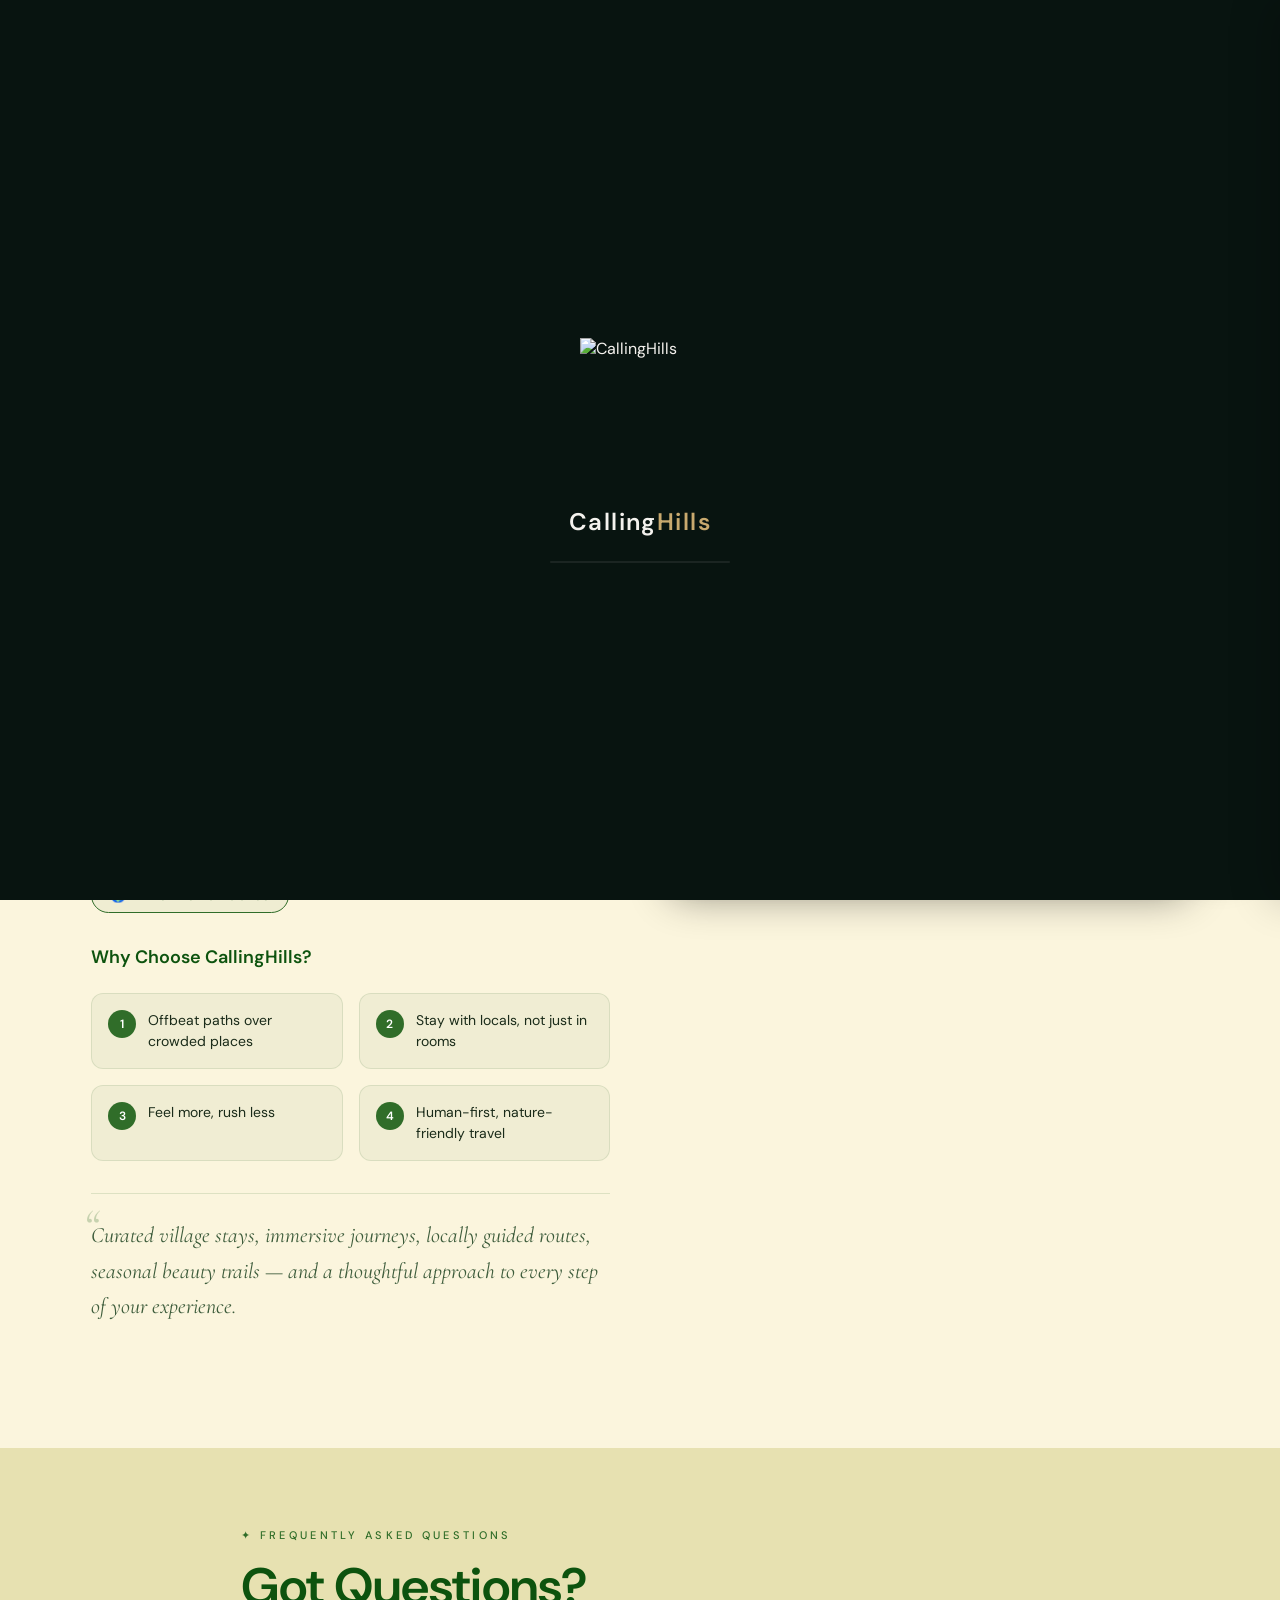
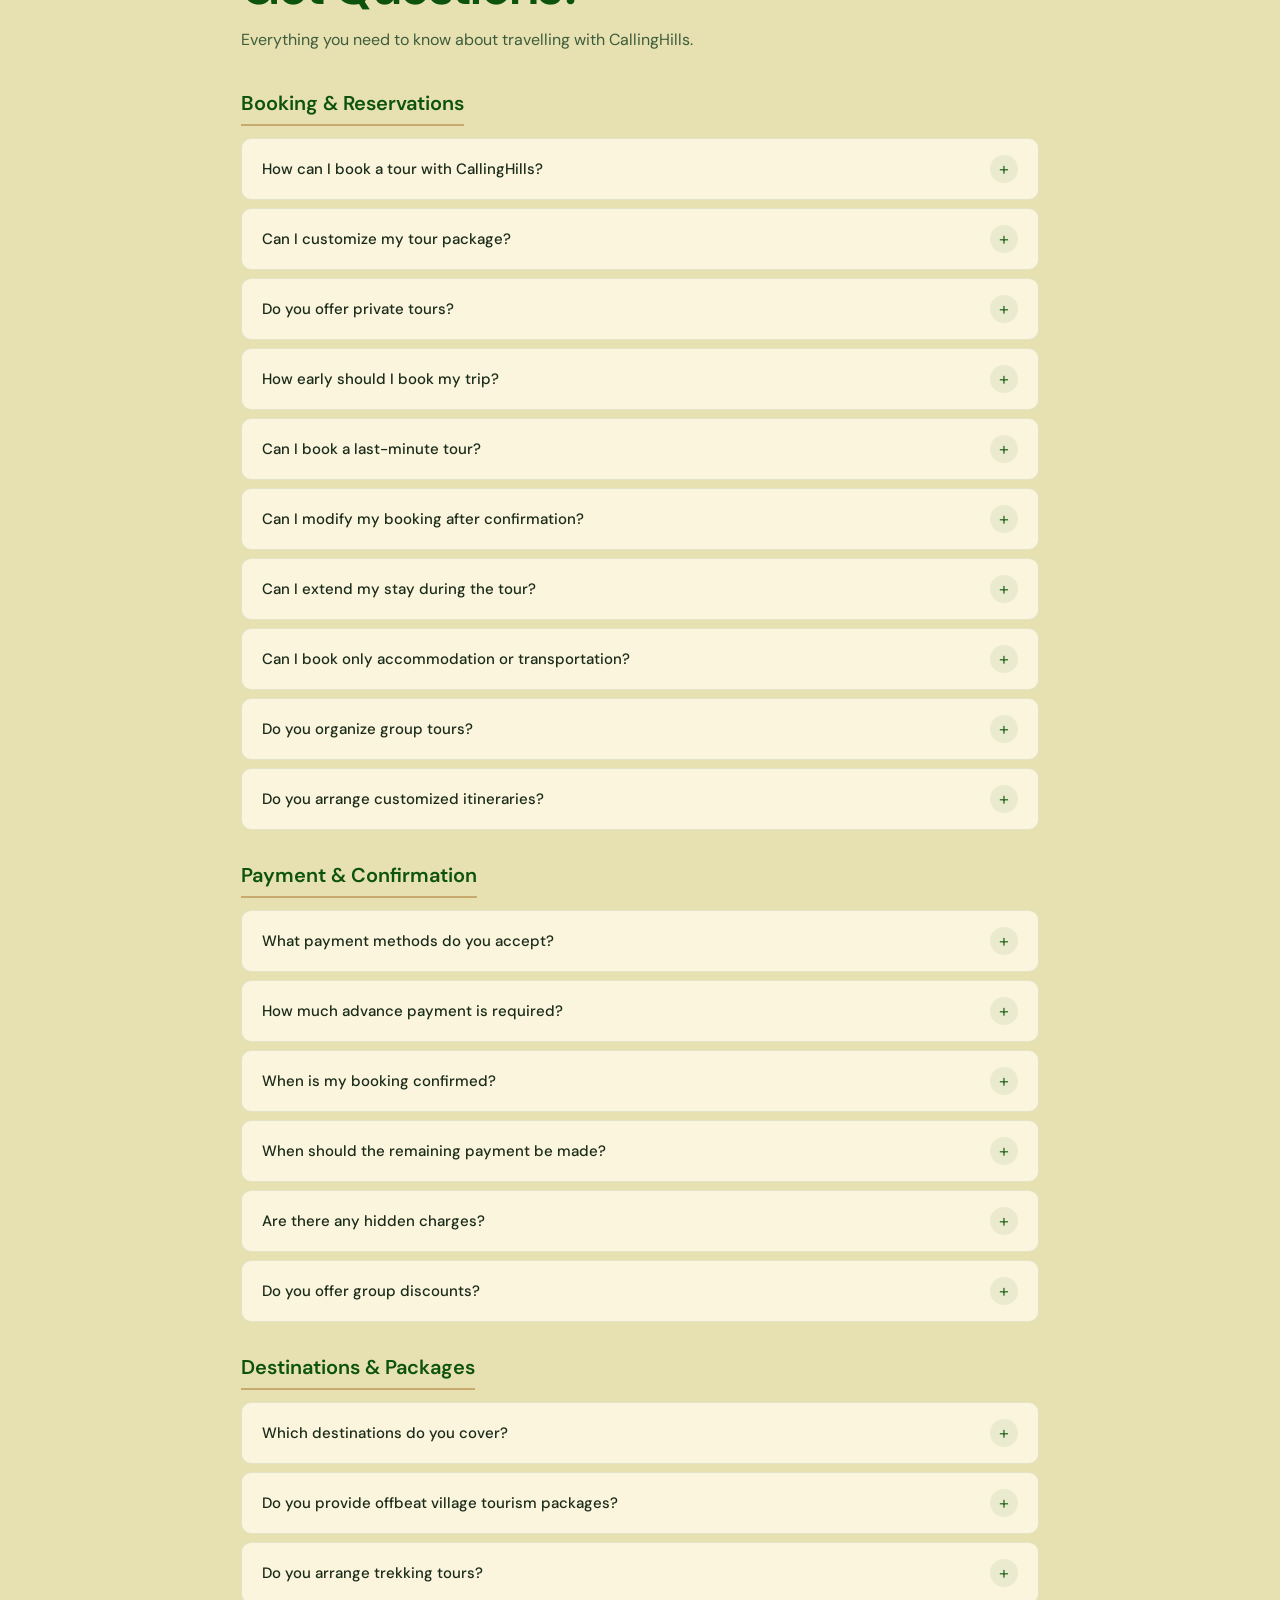
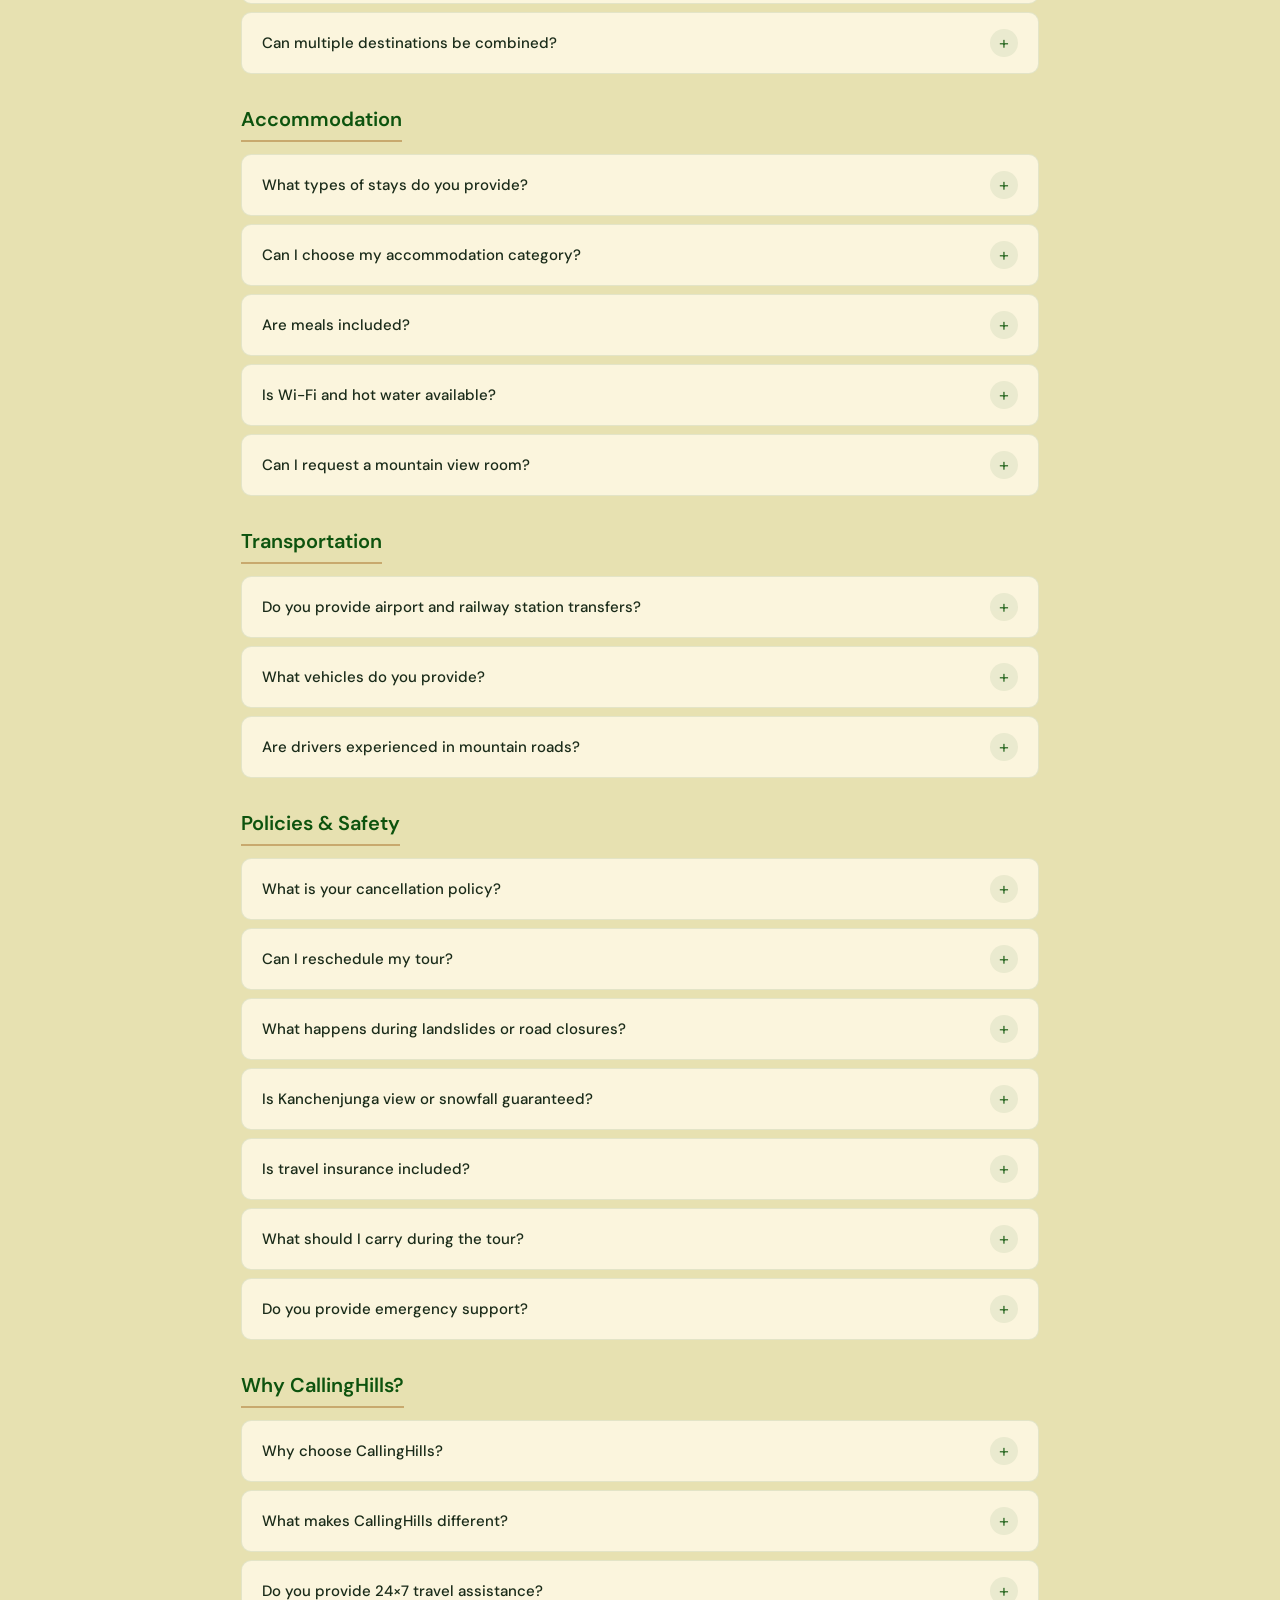
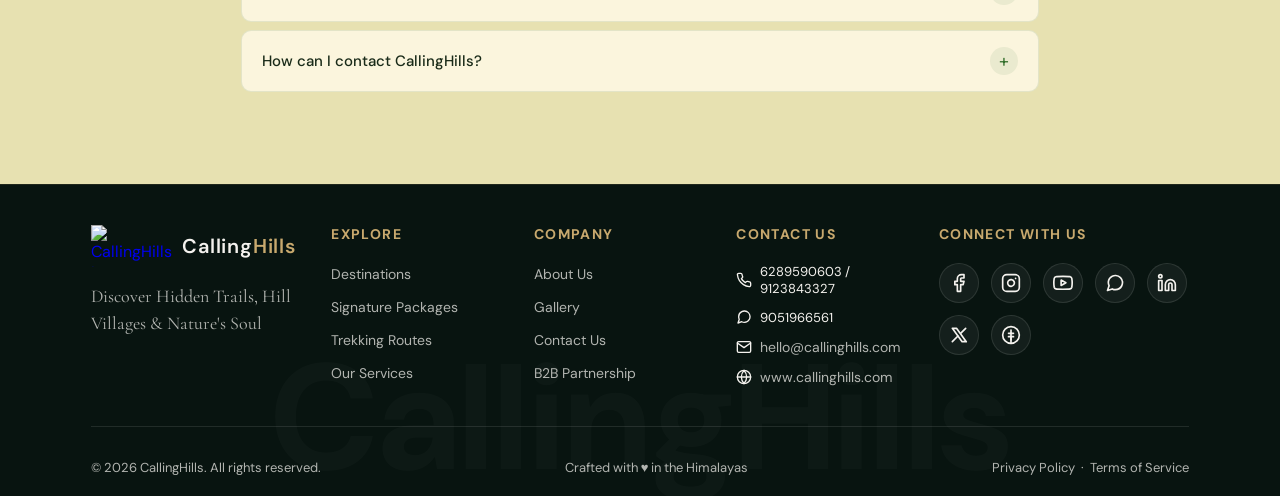
==== about.html @ 867f2257 "Add hotel images, FAQ section, PDF guides & hero banner - Hotels page: Fixed image paths to match 'i" ====
<!DOCTYPE html>
<html lang="en">
<head>
    <meta charset="UTF-8">
    <meta name="viewport" content="width=device-width, initial-scale=1.0">
    <title>CallingHills — Offbeat Himalayan Journeys | Darjeeling · Kalimpong · Dooars · Sikkim</title>
    <meta name="description" content="Discover soulful, offbeat Himalayan travel experiences across Darjeeling, Kalimpong, Dooars & Sikkim. Handcrafted journeys that answer with adventure.">

    <!-- Fonts -->
    <link rel="preconnect" href="https://fonts.googleapis.com">
    <link rel="preconnect" href="https://fonts.gstatic.com" crossorigin>
    <link href="https://fonts.googleapis.com/css2?family=DM+Sans:ital,opsz,wght@0,9..40,300;0,9..40,400;0,9..40,500;0,9..40,600;0,9..40,700;1,9..40,300;1,9..40,400&family=Cormorant+Garamond:ital,wght@0,300;0,400;0,500;0,600;1,300;1,400&display=swap" rel="stylesheet">



    <link rel="stylesheet" href="./css/main.css?v=2">
    <link rel="icon" type="image/png" href="./logo up.jpeg">
</head>
<body>
    <div class="ambient-gradient-bg"></div>
    <!-- ═══════════ LOADER ═══════════ -->
    <div class="loader" id="loader">
        <img src="./logo up.jpeg" alt="CallingHills" class="loader-logo-img" style="width: 120px; height: 120px; margin-bottom: 24px;">
        <div class="loader-brand">Calling<span>Hills</span></div>
        <div class="loader-bar-track">
            <div class="loader-bar" id="loader-bar"></div>
        </div>
    </div>

    <!-- ═══════════ NAVBAR ═══════════ -->
    <nav class="navbar" id="navbar">
        <a href="./index.html" class="nav-logo" id="nav-logo">
            <img src="./logo up.jpeg" alt="CallingHills Logo" class="nav-logo-img" style="height: 42px; width: auto; ">
            <div class="nav-logo-text">Calling<span>Hills</span></div>
        </a>

        <ul class="nav-links" id="nav-links">
            <li><a href="./destinations.html">Destinations</a></li>
            <li><a href="./packages.html">Packages</a></li>
            <li><a href="./hotels.html">Hotels</a></li>
            <li><a href="./about.html">About</a></li>
            <li><a href="./gallery.html">Gallery</a></li>
            <li><a href="./reviews.html">Reviews</a></li>
            <li><a href="./contact.html">Contact</a></li>
        </ul>

        <div class="nav-right">
            <a href="./packages.html" class="nav-cta" id="nav-cta">Plan My Trip</a>
            <button class="nav-hamburger" id="nav-hamburger" aria-label="Toggle menu">
                <span></span>
                <span></span>
                <span></span>
            </button>
        </div>
    </nav>

    <!-- Mobile Menu -->
    <div class="mobile-menu" id="mobile-menu">
        <a href="./destinations.html">Destinations</a>
        <a href="./packages.html">Packages</a>
        <a href="./hotels.html">Hotels</a>
        <a href="./about.html">About</a>
        <a href="./gallery.html">Gallery</a>
        <a href="./reviews.html">Reviews</a>
        <a href="./contact.html">Contact</a>
        <a href="./packages.html" style="color: var(--ch-gold); margin-top: 16px;">Plan My Trip &rarr;</a>
    </div>

<div style="height: 72px;"></div>
<section class="about-section" id="about">
        <div class="about-container">
            <div class="section-tag">✦ OUR STORY</div>
            <h2 class="section-title">A Journey Born in the Hills</h2>

            <div class="about-grid">
                <!-- Left Column: Text -->
                <div class="about-text">
                    <h3>Who We Are</h3>
                    <p>A nature-rooted travel platform based in North Bengal, offering soulful, offbeat, and emotionally engaging journeys across the Himalayas.</p>

                    <h3>What We Do</h3>
                    <p>We curate eco-conscious tours through hidden villages, forest trails, and cultural landscapes across Darjeeling, Kalimpong, Dooars & Sikkim — connecting travellers to the places that most people never find on a map.</p>

                    <h3>Our Vision</h3>
                    <p>To build a sustainable hill tourism model that honours nature, uplifts local lives, and helps travellers reconnect with their inner rhythm.</p>

                    <h3>Our Mission</h3>
                    <p>Deliver meaningful travel that supports rural communities, promotes traditional skills, protects the environment, and creates lasting personal memories.</p>

                    <!-- Core Values -->
                    <div class="core-values">
                        <span class="value-pill">🌿 Slow Travel</span>
                        <span class="value-pill">🤝 Community Care</span>
                        <span class="value-pill">🎭 Cultural Sensitivity</span>
                        <span class="value-pill">🌍 Environmental Balance</span>
                    </div>

                    <!-- Why Choose Us -->
                    <h3>Why Choose CallingHills?</h3>
                    <div class="why-grid">
                        <div class="why-item">
                            <div class="why-item-num">1</div>
                            <div class="why-item-text">Offbeat paths over crowded places</div>
                        </div>
                        <div class="why-item">
                            <div class="why-item-num">2</div>
                            <div class="why-item-text">Stay with locals, not just in rooms</div>
                        </div>
                        <div class="why-item">
                            <div class="why-item-num">3</div>
                            <div class="why-item-text">Feel more, rush less</div>
                        </div>
                        <div class="why-item">
                            <div class="why-item-num">4</div>
                            <div class="why-item-text">Human-first, nature-friendly travel</div>
                        </div>
                    </div>

                    <!-- Speciality Quote -->
                    <div class="speciality-quote">
                        Curated village stays, immersive journeys, locally guided routes, seasonal beauty trails — and a thoughtful approach to every step of your experience.
                    </div>
                </div>

                <!-- Right Column: Image & Team Portfolio -->
                <div class="about-right-col">
                    <div class="about-image" style="margin-bottom: 32px;">
                        <img src="about-village.png" alt="Misty Himalayan hill village at dawn with traditional wooden houses and terraced fields" loading="lazy">
                        <div class="about-image-badge">
                            <span>📍 North Bengal, Eastern Himalayas</span>
                        </div>
                    </div>
                    
                    <!-- Team Portfolio -->
                    <div class="about-team">
                        <h3 class="team-heading">Meet Our Co-Founders</h3>
                        <div class="team-list">
                            <div class="team-card">
                                <img src="Arijit Sarkar.webp" alt="Arijit Sarkar — Co-Founder" class="team-pic">
                                <div class="team-info">
                                    <h4 class="team-name">Arijit Sarkar</h4>
                                    <span class="team-role">Co-Founder & Explorer</span>
                                    <p class="team-bio">An avid Himalayan trekker and pathfinder, Arijit co-founded CallingHills to connect travellers with local mountain communities and guide them to pristine trails untouched by commercial tourism.</p>
                                </div>
                            </div>
                            
                            <div class="team-card">
                                <img src="Aindrila Tah.webp" alt="Aindrila Tah — Co-Founder" class="team-pic">
                                <div class="team-info">
                                    <h4 class="team-name">Aindrila Tah</h4>
                                    <span class="team-role">Co-Founder & Community Coordinator</span>
                                    <p class="team-bio">A champion of rural community development and sustainable hospitality, Aindrila handles guest relations and collaborates with homestay hosts to keep traditional hospitality alive.</p>
                                </div>
                            </div>
                        </div>
                    </div>
                </div>
            </div>
        </div>
    </section>

<!-- ═══════════ FAQ SECTION ═══════════ -->
<section class="faq-section" id="faq">
    <div class="faq-container">
        <div class="section-tag">✦ FREQUENTLY ASKED QUESTIONS</div>
        <h2 class="section-title" style="margin-bottom: 12px;">Got Questions?</h2>
        <p style="font-family: var(--font-body); font-size: 16px; color: var(--ch-text-mid); max-width: 550px; margin-bottom: 40px;">Everything you need to know about travelling with CallingHills.</p>

        <!-- Category: Booking & Reservations -->
        <div class="faq-category">
            <h3 class="faq-category-title">Booking & Reservations</h3>
            <div class="faq-item"><button class="faq-question">How can I book a tour with CallingHills?<span class="faq-icon">+</span></button><div class="faq-answer"><p>You can book through our website, WhatsApp, phone call or email. Our team will assist you with destination selection, package details, availability and payment instructions.</p></div></div>
            <div class="faq-item"><button class="faq-question">Can I customize my tour package?<span class="faq-icon">+</span></button><div class="faq-answer"><p>Yes. All packages can be customized according to your budget, travel dates, group size, accommodation preference and sightseeing interests.</p></div></div>
            <div class="faq-item"><button class="faq-question">Do you offer private tours?<span class="faq-icon">+</span></button><div class="faq-answer"><p>Yes. We provide private, family, honeymoon, corporate, educational and group tours.</p></div></div>
            <div class="faq-item"><button class="faq-question">How early should I book my trip?<span class="faq-icon">+</span></button><div class="faq-answer"><p>We recommend booking at least 15–30 days in advance. During peak seasons, earlier booking is advisable.</p></div></div>
            <div class="faq-item"><button class="faq-question">Can I book a last-minute tour?<span class="faq-icon">+</span></button><div class="faq-answer"><p>Yes. Last-minute bookings are accepted subject to availability.</p></div></div>
            <div class="faq-item"><button class="faq-question">Can I modify my booking after confirmation?<span class="faq-icon">+</span></button><div class="faq-answer"><p>Yes. Modifications are subject to availability and operational feasibility.</p></div></div>
            <div class="faq-item"><button class="faq-question">Can I extend my stay during the tour?<span class="faq-icon">+</span></button><div class="faq-answer"><p>Yes. Additional nights can be arranged subject to availability and additional charges.</p></div></div>
            <div class="faq-item"><button class="faq-question">Can I book only accommodation or transportation?<span class="faq-icon">+</span></button><div class="faq-answer"><p>Yes. Selected hotels, homestays and resorts can be booked separately. Standalone vehicle and transfer services are also available.</p></div></div>
            <div class="faq-item"><button class="faq-question">Do you organize group tours?<span class="faq-icon">+</span></button><div class="faq-answer"><p>Yes. We arrange group tours for families, friends, institutions and organizations.</p></div></div>
            <div class="faq-item"><button class="faq-question">Do you arrange customized itineraries?<span class="faq-icon">+</span></button><div class="faq-answer"><p>Yes. Personalized itineraries are one of our core specialties.</p></div></div>
        </div>

        <!-- Category: Payment & Confirmation -->
        <div class="faq-category">
            <h3 class="faq-category-title">Payment & Confirmation</h3>
            <div class="faq-item"><button class="faq-question">What payment methods do you accept?<span class="faq-icon">+</span></button><div class="faq-answer"><p>UPI, bank transfer, NEFT, IMPS, cash deposit and approved digital payment methods.</p></div></div>
            <div class="faq-item"><button class="faq-question">How much advance payment is required?<span class="faq-icon">+</span></button><div class="faq-answer"><p>10%–30% advance payment is required for booking confirmation.</p></div></div>
            <div class="faq-item"><button class="faq-question">When is my booking confirmed?<span class="faq-icon">+</span></button><div class="faq-answer"><p>Your booking is confirmed after receiving the advance payment and final availability confirmation.</p></div></div>
            <div class="faq-item"><button class="faq-question">When should the remaining payment be made?<span class="faq-icon">+</span></button><div class="faq-answer"><p>The remaining 70%–90% payment must be cleared during the tour, preferably on the first night or latest by the second day.</p></div></div>
            <div class="faq-item"><button class="faq-question">Are there any hidden charges?<span class="faq-icon">+</span></button><div class="faq-answer"><p>No. CallingHills follows a transparent pricing policy.</p></div></div>
            <div class="faq-item"><button class="faq-question">Do you offer group discounts?<span class="faq-icon">+</span></button><div class="faq-answer"><p>Special discounts may be available for large groups.</p></div></div>
        </div>

        <!-- Category: Destinations & Packages -->
        <div class="faq-category">
            <h3 class="faq-category-title">Destinations & Packages</h3>
            <div class="faq-item"><button class="faq-question">Which destinations do you cover?<span class="faq-icon">+</span></button><div class="faq-answer"><p>Darjeeling, Kalimpong, Kurseong, Dooars, Sikkim, North Bengal and selected Himalayan destinations.</p></div></div>
            <div class="faq-item"><button class="faq-question">Do you provide offbeat village tourism packages?<span class="faq-icon">+</span></button><div class="faq-answer"><p>Yes. We specialize in authentic Himalayan village experiences.</p></div></div>
            <div class="faq-item"><button class="faq-question">Do you arrange trekking tours?<span class="faq-icon">+</span></button><div class="faq-answer"><p>Yes. Day hikes, village walks and selected Himalayan treks are available.</p></div></div>
            <div class="faq-item"><button class="faq-question">Can multiple destinations be combined?<span class="faq-icon">+</span></button><div class="faq-answer"><p>Yes. Customized multi-destination packages are available.</p></div></div>
        </div>

        <!-- Category: Accommodation -->
        <div class="faq-category">
            <h3 class="faq-category-title">Accommodation</h3>
            <div class="faq-item"><button class="faq-question">What types of stays do you provide?<span class="faq-icon">+</span></button><div class="faq-answer"><p>Homestays, cottages, boutique resorts, hotels, eco-lodges and luxury properties.</p></div></div>
            <div class="faq-item"><button class="faq-question">Can I choose my accommodation category?<span class="faq-icon">+</span></button><div class="faq-answer"><p>Yes. Budget, standard, deluxe, premium and luxury options are available.</p></div></div>
            <div class="faq-item"><button class="faq-question">Are meals included?<span class="faq-icon">+</span></button><div class="faq-answer"><p>Most packages include breakfast and dinner unless otherwise mentioned.</p></div></div>
            <div class="faq-item"><button class="faq-question">Is Wi-Fi and hot water available?<span class="faq-icon">+</span></button><div class="faq-answer"><p>Many properties offer Wi-Fi and hot water, though connectivity may vary in remote areas.</p></div></div>
            <div class="faq-item"><button class="faq-question">Can I request a mountain view room?<span class="faq-icon">+</span></button><div class="faq-answer"><p>Yes. Subject to availability.</p></div></div>
        </div>

        <!-- Category: Transportation -->
        <div class="faq-category">
            <h3 class="faq-category-title">Transportation</h3>
            <div class="faq-item"><button class="faq-question">Do you provide airport and railway station transfers?<span class="faq-icon">+</span></button><div class="faq-answer"><p>Yes. Pickup and drop services are available from Bagdogra Airport, New Jalpaiguri (NJP), Siliguri, New Mal Junction, Hasimara and nearby hubs.</p></div></div>
            <div class="faq-item"><button class="faq-question">What vehicles do you provide?<span class="faq-icon">+</span></button><div class="faq-answer"><p>Hatchbacks, sedans, SUVs, MUVs, Tempo Travellers and larger coaches.</p></div></div>
            <div class="faq-item"><button class="faq-question">Are drivers experienced in mountain roads?<span class="faq-icon">+</span></button><div class="faq-answer"><p>Yes. We work with experienced local drivers familiar with Himalayan routes.</p></div></div>
        </div>

        <!-- Category: Policies & Safety -->
        <div class="faq-category">
            <h3 class="faq-category-title">Policies & Safety</h3>
            <div class="faq-item"><button class="faq-question">What is your cancellation policy?<span class="faq-icon">+</span></button><div class="faq-answer"><p>Advance payment is strictly non-refundable. Any cancellation is subject to the applicable cancellation terms mentioned at the time of booking.</p></div></div>
            <div class="faq-item"><button class="faq-question">Can I reschedule my tour?<span class="faq-icon">+</span></button><div class="faq-answer"><p>Yes. One-time rescheduling is allowed up to 180 days from the original travel date subject to availability. Rescheduling is not applicable during peak seasons, long weekends or holiday dates.</p></div></div>
            <div class="faq-item"><button class="faq-question">What happens during landslides or road closures?<span class="faq-icon">+</span></button><div class="faq-answer"><p>Guest safety is always our priority. Alternative routes, revised itineraries or suitable alternatives will be arranged wherever operationally possible.</p></div></div>
            <div class="faq-item"><button class="faq-question">Is Kanchenjunga view or snowfall guaranteed?<span class="faq-icon">+</span></button><div class="faq-answer"><p>No. Visibility of Mt. Kanchenjunga and snowfall depend entirely on natural weather conditions and cannot be guaranteed.</p></div></div>
            <div class="faq-item"><button class="faq-question">Is travel insurance included?<span class="faq-icon">+</span></button><div class="faq-answer"><p>No. Travel insurance is not included in any standard CallingHills package. Guests are strongly advised to purchase suitable travel insurance independently before travel.</p></div></div>
            <div class="faq-item"><button class="faq-question">What should I carry during the tour?<span class="faq-icon">+</span></button><div class="faq-answer"><p>Carry valid government photo ID, warm clothing, comfortable walking shoes, personal medicines, umbrella or rain protection, sunglasses, power bank and essential travel items.</p></div></div>
            <div class="faq-item"><button class="faq-question">Do you provide emergency support?<span class="faq-icon">+</span></button><div class="faq-answer"><p>Yes. CallingHills provides travel assistance and support throughout the journey.</p></div></div>
        </div>

        <!-- Category: Why CallingHills -->
        <div class="faq-category">
            <h3 class="faq-category-title">Why CallingHills?</h3>
            <div class="faq-item"><button class="faq-question">Why choose CallingHills?<span class="faq-icon">+</span></button><div class="faq-answer"><p>CallingHills combines local expertise, authentic experiences, personalized service, transparent pricing and trusted travel partnerships to deliver memorable Himalayan journeys.</p></div></div>
            <div class="faq-item"><button class="faq-question">What makes CallingHills different?<span class="faq-icon">+</span></button><div class="faq-answer"><p>Our focus on authentic local experiences, offbeat destinations, community-based tourism and personalized travel planning sets us apart.</p></div></div>
            <div class="faq-item"><button class="faq-question">Do you provide 24×7 travel assistance?<span class="faq-icon">+</span></button><div class="faq-answer"><p>Yes. Our team remains available to assist guests throughout their journey.</p></div></div>
            <div class="faq-item"><button class="faq-question">How can I contact CallingHills?<span class="faq-icon">+</span></button><div class="faq-answer"><p>WhatsApp: +91 9051966561 · Call: +91 6289590603 / +91 9123843327 · Email: hello@callinghills.com · Website: www.callinghills.com</p></div></div>
        </div>
    </div>
</section>

<footer class="footer">
        <div class="footer-watermark">CallingHills</div>
        <div class="footer-container">
            <div class="footer-top">
                <div class="footer-brand">
                    <a href="./index.html" class="nav-logo" id="nav-logo">
            <img src="./logo up.jpeg" alt="CallingHills Logo" class="nav-logo-img" style="height: 42px; width: auto; ">
            <div class="nav-logo-text">Calling<span>Hills</span></div>
        </a>
                    <p>Discover Hidden Trails, Hill Villages & Nature's Soul</p>
                </div>
                
                                                <div class="footer-links">
                    <h4>Explore</h4>
                    <ul>
                        <li><a href="./destinations.html">Destinations</a></li>
                        <li><a href="./packages.html">Signature Packages</a></li>
                        <li><a href="./treks.html">Trekking Routes</a></li>
                        <li><a href="./about.html#services">Our Services</a></li>
                    </ul>
                </div>
                
                <div class="footer-links">
                    <h4>Company</h4>
                    <ul>
                        <li><a href="./about.html">About Us</a></li>
                        <li><a href="./gallery.html">Gallery</a></li>
                        <li><a href="./contact.html">Contact Us</a></li>
                        <li><a href="#">B2B Partnership</a></li>
                    </ul>
                </div>
                
                <div class="footer-links">
                    <h4>Contact Us</h4>
                    <ul class="footer-contact-list">
                        <li style="display: flex; align-items: center; gap: 8px; font-size: 13px;">
                            <svg width="16" height="16" viewBox="0 0 24 24" fill="none" stroke="currentColor" stroke-width="2" stroke-linecap="round" stroke-linejoin="round" style="flex-shrink: 0;"><path d="M22 16.92v3a2 2 0 0 1-2.18 2 19.79 19.79 0 0 1-8.63-3.07 19.5 19.5 0 0 1-6-6 19.79 19.79 0 0 1-3.07-8.67A2 2 0 0 1 4.11 2h3a2 2 0 0 1 2 1.72 12.84 12.84 0 0 0 .7 2.81 2 2 0 0 1-.45 2.11L8.09 9.91a16 16 0 0 0 6 6l1.27-1.27a2 2 0 0 1 2.11-.45 12.84 12.84 0 0 0 2.81.7A2 2 0 0 1 22 16.92z"></path></svg>
                            <span>6289590603 / 9123843327</span>
                        </li>
                        <li style="display: flex; align-items: center; gap: 8px; font-size: 13px;">
                            <svg width="16" height="16" viewBox="0 0 24 24" fill="none" stroke="currentColor" stroke-width="2" stroke-linecap="round" stroke-linejoin="round" style="flex-shrink: 0;"><path d="M21 11.5a8.38 8.38 0 0 1-.9 3.8 8.5 8.5 0 0 1-7.6 4.7 8.38 8.38 0 0 1-3.8-.9L3 21l1.9-5.7a8.38 8.38 0 0 1-.9-3.8 8.5 8.5 0 0 1 4.7-7.6 8.38 8.38 0 0 1 3.8-.9h.5a8.48 8.48 0 0 1 8 8v.5z"></path></svg>
                            <span>9051966561</span>
                        </li>
                        <li style="display: flex; align-items: center; gap: 8px; font-size: 13px;">
                            <svg width="16" height="16" viewBox="0 0 24 24" fill="none" stroke="currentColor" stroke-width="2" stroke-linecap="round" stroke-linejoin="round" style="flex-shrink: 0;"><path d="M4 4h16c1.1 0 2 .9 2 2v12c0 1.1-.9 2-2 2H4c-1.1 0-2-.9-2-2V6c0-1.1.9-2 2-2z"></path><polyline points="22,6 12,13 2,6"></polyline></svg>
                            <a href="mailto:hello@callinghills.com" style="text-transform: none;">hello@callinghills.com</a>
                        </li>
                        <li style="display: flex; align-items: center; gap: 8px; font-size: 13px;">
                            <svg width="16" height="16" viewBox="0 0 24 24" fill="none" stroke="currentColor" stroke-width="2" stroke-linecap="round" stroke-linejoin="round" style="flex-shrink: 0;"><circle cx="12" cy="12" r="10"></circle><line x1="2" y1="12" x2="22" y2="12"></line><path d="M12 2a15.3 15.3 0 0 1 4 10 15.3 15.3 0 0 1-4 10 15.3 15.3 0 0 1-4-10 15.3 15.3 0 0 1 4-10z"></path></svg>
                            <a href="https://www.callinghills.com" style="text-transform: none;">www.callinghills.com</a>
                        </li>
                    </ul>
                </div>

                <div class="footer-social">
                    <h4>Connect With Us</h4>
                    <div class="social-icons" style="display: flex; gap: 12px; flex-wrap: wrap;">
                        <a href="https://www.facebook.com/share/1PEQPSyFLr/" target="_blank" class="social-icon" aria-label="Facebook">
                            <svg width="20" height="20" viewBox="0 0 24 24" fill="none" stroke="currentColor" stroke-width="2" stroke-linecap="round" stroke-linejoin="round"><path d="M18 2h-3a5 5 0 0 0-5 5v3H7v4h3v8h4v-8h3l1-4h-4V7a1 1 0 0 1 1-1h3z"></path></svg>
                        </a>
                        <a href="https://www.instagram.com/callinghills_official?igsh=bDJoMjI4YzQ2Ymlp" target="_blank" class="social-icon" aria-label="Instagram">
                            <svg width="20" height="20" viewBox="0 0 24 24" fill="none" stroke="currentColor" stroke-width="2" stroke-linecap="round" stroke-linejoin="round"><rect x="2" y="2" width="20" height="20" rx="5" ry="5"></rect><path d="M16 11.37A4 4 0 1 1 12.63 8 4 4 0 0 1 16 11.37z"></path><line x1="17.5" y1="6.5" x2="17.51" y2="6.5"></line></svg>
                        </a>
                        <a href="https://youtube.com/@callinghills?si=6iCWARLhuYF7u9qm" target="_blank" class="social-icon" aria-label="YouTube">
                            <svg width="20" height="20" viewBox="0 0 24 24" fill="none" stroke="currentColor" stroke-width="2" stroke-linecap="round" stroke-linejoin="round"><path d="M22.54 6.42a2.78 2.78 0 0 0-1.94-2C18.88 4 12 4 12 4s-6.88 0-8.6.46a2.78 2.78 0 0 0-1.94 2A29 29 0 0 0 1 11.75a29 29 0 0 0 .46 5.33 2.78 2.78 0 0 0 1.94 2c1.72.46 8.6.46 8.6.46s6.88 0 8.6-.46a2.78 2.78 0 0 0 1.94-2 29 29 0 0 0 .46-5.33 29 29 0 0 0-.46-5.33z"></path><polygon points="9.75 15.02 15.5 11.75 9.75 8.48 9.75 15.02"></polygon></svg>
                        </a>
                        <a href="https://wa.me/message/IJWEKZTQMGAFH1" target="_blank" class="social-icon" aria-label="WhatsApp">
                            <svg width="20" height="20" viewBox="0 0 24 24" fill="none" stroke="currentColor" stroke-width="2" stroke-linecap="round" stroke-linejoin="round"><path d="M21 11.5a8.38 8.38 0 0 1-.9 3.8 8.5 8.5 0 0 1-7.6 4.7 8.38 8.38 0 0 1-3.8-.9L3 21l1.9-5.7a8.38 8.38 0 0 1-.9-3.8 8.5 8.5 0 0 1 4.7-7.6 8.38 8.38 0 0 1 3.8-.9h.5a8.48 8.48 0 0 1 8 8v.5z"></path></svg>
                        </a>
                        <a href="https://www.linkedin.com/company/callinghills/" target="_blank" class="social-icon" aria-label="LinkedIn">
                            <svg width="20" height="20" viewBox="0 0 24 24" fill="none" stroke="currentColor" stroke-width="2" stroke-linecap="round" stroke-linejoin="round"><path d="M16 8a6 6 0 0 1 6 6v7h-4v-7a2 2 0 0 0-2-2 2 2 0 0 0-2 2v7h-4v-7a6 6 0 0 1 6-6z"></path><rect x="2" y="9" width="4" height="12"></rect><circle cx="4" cy="4" r="2"></circle></svg>
                        </a>
                        <a href="https://x.com/CallingHills?t=duZx4WDjIBnmWspT1prYQw&s=09" target="_blank" class="social-icon" aria-label="Twitter">
                            <svg width="20" height="20" viewBox="0 0 24 24" fill="none" stroke="currentColor" stroke-width="2" stroke-linecap="round" stroke-linejoin="round"><path d="M4 4l11.73 16h5L9 4z"></path><path d="M4 20l6.76-6.76"></path><path d="M20 4l-5.76 5.76"></path></svg>
                        </a>
                        <a href="https://pin.it/23Q54ZsbI" target="_blank" class="social-icon" aria-label="Pinterest">
                            <svg width="20" height="20" viewBox="0 0 24 24" fill="none" stroke="currentColor" stroke-width="2" stroke-linecap="round" stroke-linejoin="round"><line x1="12" y1="22" x2="12" y2="10"></line><path d="M12 2a10 10 0 1 0 10 10 10 10 0 0 0-10-10z"></path><path d="M12 14v4"></path><path d="M12 10V6"></path><path d="M9 10h6"></path><path d="M9 14h6"></path></svg>
                        </a>
                    </div>
                </div>
            </div>

            <div class="footer-bottom">
                <div>&copy; 2026 CallingHills. All rights reserved.</div>
                <div>Crafted with &hearts; in the Himalayas</div>
                <div>
                    <a href="#">Privacy Policy</a> &nbsp;&middot;&nbsp; <a href="#">Terms of Service</a>
                </div>
            </div>
        </div>
    </footer>

    <!-- Back to top -->
    <button class="back-to-top" id="back-to-top" aria-label="Back to top">
        &uarr;
    </button>

    <!-- ═══════════ MODAL & CART SYSTEM ═══════════ -->
    <div class="enquiry-modal" id="enquiry-modal">
        <div class="enquiry-modal-content">
            <button class="modal-close" onclick="closeEnquiryModal()">&times;</button>
            <div style="padding: 40px;">
                <h3 style="font-family: var(--font-heading); font-size: 24px; color: var(--ch-mist); margin-bottom: 24px;">Enquire Now</h3>
                <!-- Clone of contact form -->
                <div id="modal-form-container"></div>
            </div>
        </div>
    </div>

    <!-- Floating Cart Icon -->
    <button class="floating-cart-btn" onclick="toggleCart()">
        <svg class="cart-icon" xmlns="http://www.w3.org/2000/svg" width="18" height="18" viewBox="0 0 24 24" fill="none" stroke="currentColor" stroke-width="2" stroke-linecap="round" stroke-linejoin="round"><circle cx="9" cy="21" r="1"></circle><circle cx="20" cy="21" r="1"></circle><path d="M1 1h4l2.68 13.39a2 2 0 0 0 2 1.61h9.72a2 2 0 0 0 2-1.61L23 6H6"></path></svg>
        <span class="cart-badge" id="cart-badge">0</span>
    </button>

    <!-- Cart Drawer -->
    <div class="cart-overlay" id="cart-overlay" onclick="toggleCart()"></div>
    <div class="cart-drawer" id="cart-drawer">
        <div class="cart-header">
            <div class="cart-title">Your Trip List</div>
            <button class="cart-close" onclick="toggleCart()">&times;</button>
        </div>
        <div class="cart-body" id="cart-items">
            <!-- Items injected by JS -->
            <p style="color: var(--ch-text-mid); text-align: center; margin-top: 40px; font-family: var(--font-body);">Your list is empty.</p>
        </div>
        <div class="cart-footer">
            <button class="cart-checkout-btn" onclick="proceedToEnquiry()">Proceed to Enquiry &rarr;</button>
        </div>
    </div>

    <!-- Libraries (loaded from CDN — no Node.js needed) -->
    <script src="https://cdnjs.cloudflare.com/ajax/libs/gsap/3.12.5/gsap.min.js"></script>
    <script src="https://cdnjs.cloudflare.com/ajax/libs/gsap/3.12.5/ScrollTrigger.min.js"></script>
    <script src="https://cdnjs.cloudflare.com/ajax/libs/three.js/r128/three.min.js"></script>
    <script src="./js/main.js"></script>

    <!-- FAQ Accordion -->
    <script>
    document.querySelectorAll('.faq-question').forEach(btn => {
        btn.addEventListener('click', () => {
            const item = btn.parentElement;
            const category = item.parentElement;
            // Close other open items in same category
            category.querySelectorAll('.faq-item.active').forEach(open => {
                if (open !== item) open.classList.remove('active');
            });
            item.classList.toggle('active');
        });
    });
    </script>
</body>
</html>
---- css/main.css ----
/* ═══════════════════════════════════════════
           DESIGN TOKENS
        ═══════════════════════════════════════════ */
        :root {
            /* Phase 2 Hero/Navbar tokens (preserved) */
            --ch-forest:  #0D1F17;
            --ch-forest-deep: #081410;
            --ch-gold:    #C8A96E;
            --ch-gold-light: #D4BC8A;
            --ch-mist:    #F4F2EE;
            --ch-mist-dim: rgba(244, 242, 238, 0.72);
            --ch-cream:   #EDE8E0;

            /* Client-Approved Palette (Phases 3+) */
            --ch-cream-light:  #FBF5DD;
            --ch-cream-mid:    #E7E1B1;
            --ch-green:        #306D29;
            --ch-green-deep:   #0D530E;
            --ch-text-dark:    #1A2B19;
            --ch-text-mid:     #3D5C3B;

            --font-heading: 'DM Sans', sans-serif;
            --font-script:  'Cormorant Garamond', serif;
            --font-body:    'DM Sans', sans-serif;

            --ease-out-expo: cubic-bezier(0.16, 1, 0.3, 1);
            --ease-spring:   cubic-bezier(0.34, 1.56, 0.64, 1);
        }

        /* ═══════════════════════════════════════════
           RESET & BASE
        ═══════════════════════════════════════════ */
        *, *::before, *::after {
            margin: 0;
            padding: 0;
            box-sizing: border-box;
        }

        html {
            scroll-behavior: smooth;
            -webkit-font-smoothing: antialiased;
            -moz-osx-font-smoothing: grayscale;
        }

        body {
            font-family: var(--font-body);
            background: var(--ch-forest-deep);
            color: var(--ch-mist);
            overflow-x: hidden;
        }

        /* ═══════════════════════════════════════════
           NAVBAR
        ═══════════════════════════════════════════ */
        .navbar {
            position: fixed;
            top: 0;
            left: 0;
            right: 0;
            z-index: 100;
            padding: 0 clamp(20px, 4vw, 60px);
            height: 72px;
            display: flex;
            align-items: center;
            justify-content: space-between;
            transition: all 0.6s var(--ease-out-expo);
            /* Permanent blur liquid glass effect */
            background: rgba(13, 31, 23, 0.4);
            backdrop-filter: blur(20px) saturate(1.4);
            -webkit-backdrop-filter: blur(20px) saturate(1.4);
            border-bottom: 1px solid rgba(255, 255, 255, 0.05);
        }

        .navbar.scrolled {
            background: rgba(13, 31, 23, 0.72);
            border-bottom: 1px solid rgba(200, 169, 110, 0.12);
            box-shadow: 0 4px 30px rgba(0, 0, 0, 0.15);
        }

        .nav-logo {
            display: flex;
            align-items: center;
            gap: 10px;
            text-decoration: none;
            z-index: 101;
        }

        .nav-logo-icon {
            width: 36px;
            height: 36px;
            display: flex;
            align-items: center;
            justify-content: center;
        }

        .nav-logo-icon svg {
            width: 100%;
            height: 100%;
        }

        .nav-logo-text {
            font-family: var(--font-heading);
            font-size: 20px;
            font-weight: 600;
            letter-spacing: 0.04em;
            color: var(--ch-mist);
        }

        .nav-logo-text span {
            color: var(--ch-gold);
        }

        .nav-links {
            display: flex;
            align-items: center;
            gap: 36px;
            list-style: none;
        }

        .nav-links a {
            font-family: var(--font-heading);
            font-size: 12px;
            font-weight: 500;
            letter-spacing: 0.18em;
            text-transform: uppercase;
            color: rgba(244, 242, 238, 0.65);
            text-decoration: none;
            position: relative;
            padding: 4px 0;
            transition: color 0.35s ease;
        }

        .nav-links a::after {
            content: '';
            position: absolute;
            bottom: -2px;
            left: 0;
            width: 0;
            height: 1px;
            background: var(--ch-gold);
            transition: width 0.4s var(--ease-out-expo);
        }

        .nav-links a:hover {
            color: var(--ch-mist);
        }

        .nav-links a:hover::after {
            width: 100%;
        }

        .nav-right {
            display: flex;
            align-items: center;
            gap: 16px;
        }

        .nav-cta {
            font-family: var(--font-heading);
            font-size: 12px;
            font-weight: 500;
            letter-spacing: 0.14em;
            text-transform: uppercase;
            color: var(--ch-forest);
            background: var(--ch-gold);
            border: none;
            padding: 10px 24px;
            border-radius: 100px;
            cursor: pointer;
            transition: all 0.35s ease;
            text-decoration: none;
        }

        .nav-cta:hover {
            background: var(--ch-gold-light);
            transform: translateY(-1px);
            box-shadow: 0 4px 20px rgba(200, 169, 110, 0.3);
        }

        .nav-hamburger {
            display: none;
            flex-direction: column;
            gap: 5px;
            background: none;
            border: none;
            cursor: pointer;
            padding: 8px;
            z-index: 101;
        }

        .nav-hamburger span {
            width: 24px;
            height: 1.5px;
            background: var(--ch-mist);
            transition: all 0.4s var(--ease-out-expo);
            transform-origin: center;
        }

        .nav-hamburger.active span:nth-child(1) {
            transform: rotate(45deg) translateY(4.6px);
        }

        .nav-hamburger.active span:nth-child(2) {
            opacity: 0;
        }

        .nav-hamburger.active span:nth-child(3) {
            transform: rotate(-45deg) translateY(-4.6px);
        }

        /* Mobile menu overlay */
        .mobile-menu {
            display: none;
            position: fixed;
            inset: 0;
            z-index: 99;
            background: rgba(8, 20, 16, 0.96);
            backdrop-filter: blur(30px);
            flex-direction: column;
            align-items: center;
            justify-content: center;
            gap: 32px;
            opacity: 0;
            pointer-events: none;
            transition: opacity 0.5s var(--ease-out-expo);
        }

        .mobile-menu.open {
            opacity: 1;
            pointer-events: all;
        }

        .mobile-menu a {
            font-family: var(--font-heading);
            font-size: 28px;
            font-weight: 300;
            letter-spacing: 0.08em;
            color: var(--ch-mist);
            text-decoration: none;
            opacity: 0;
            transform: translateY(20px);
            transition: all 0.5s var(--ease-out-expo);
        }

        .mobile-menu.open a {
            opacity: 1;
            transform: translateY(0);
        }

        .mobile-menu.open a:nth-child(1) { transition-delay: 0.1s; }
        .mobile-menu.open a:nth-child(2) { transition-delay: 0.15s; }
        .mobile-menu.open a:nth-child(3) { transition-delay: 0.2s; }
        .mobile-menu.open a:nth-child(4) { transition-delay: 0.25s; }
        .mobile-menu.open a:nth-child(5) { transition-delay: 0.3s; }
        .mobile-menu.open a:nth-child(6) { transition-delay: 0.35s; }
        .mobile-menu.open a:nth-child(7) { transition-delay: 0.4s; }

        /* ═══════════════════════════════════════════
           HERO SECTION
        ═══════════════════════════════════════════ */
        .hero {
            position: relative;
            min-height: 100dvh;
            overflow: hidden;
            display: flex;
            align-items: center;
            justify-content: center;
        }

        /* Layer 1 — Background Photo */
        .hero-bg {
            position: absolute;
            inset: 0;
            z-index: 1;
            will-change: transform;
            transform: translate3d(0, 0, 0);
        }

        .hero-bg img {
            width: 100%;
            height: 100%;
            object-fit: cover;
            display: block;
        }

        /* Layer 2 — Gradient Overlay */
        .hero-overlay {
            position: absolute;
            inset: 0;
            z-index: 2;
            pointer-events: none;
            background: linear-gradient(
                160deg,
                rgba(13, 31, 23, 0.68) 0%,
                rgba(13, 31, 23, 0.18) 50%,
                rgba(13, 31, 23, 0.62) 100%
            );
        }

        /* Vignette overlay for depth */
        .hero-vignette {
            position: absolute;
            inset: 0;
            z-index: 3;
            pointer-events: none;
            background: radial-gradient(
                ellipse 70% 60% at 50% 50%,
                transparent 0%,
                rgba(8, 20, 16, 0.4) 100%
            );
        }

        /* Layer 3 — Three.js Particle Canvas */
        #hero-canvas {
            position: absolute;
            inset: 0;
            z-index: 10;
            pointer-events: none;
        }

        /* Layer 4 — Content */
        .hero-content {
            position: relative;
            z-index: 20;
            display: flex;
            flex-direction: column;
            align-items: center;
            justify-content: center;
            text-align: center;
            padding: 0 20px;
            transform: translate3d(0, 0, 0);
            max-width: 900px;
        }

        /* Tag Row */
        .hero-tag {
            font-family: var(--font-heading);
            font-size: 11px;
            font-weight: 500;
            letter-spacing: 0.3em;
            text-transform: uppercase;
            color: var(--ch-gold);
            margin-bottom: 20px;
            opacity: 0;
            transform: translateY(24px);
            display: flex;
            align-items: center;
            gap: 12px;
        }

        .hero-tag .dot {
            width: 4px;
            height: 4px;
            border-radius: 50%;
            background: var(--ch-gold);
            opacity: 0.6;
        }

        /* Script Line */
        .hero-script {
            font-family: var(--font-script);
            font-size: clamp(36px, 5vw, 52px);
            font-weight: 300;
            font-style: italic;
            color: var(--ch-mist-dim);
            margin-bottom: 16px;
            opacity: 0;
            transform: translateY(24px);
        }

        /* Main Title */
        .hero-title {
            font-family: var(--font-heading);
            font-size: clamp(48px, 9vw, 100px);
            font-weight: 700;
            letter-spacing: -0.02em;
            line-height: 0.95;
            color: var(--ch-mist);
            margin-bottom: 24px;
            overflow: hidden;
        }

        .hero-title .line {
            display: block;
            overflow: hidden;
        }

        .hero-title .line-inner {
            display: inline-block;
            transform: translateY(105%);
        }

        /* Subtitle */
        .hero-subtitle {
            font-family: var(--font-heading);
            font-size: clamp(12px, 1.4vw, 14px);
            font-weight: 400;
            letter-spacing: 0.16em;
            text-transform: uppercase;
            color: rgba(244, 242, 238, 0.55);
            margin-bottom: 40px;
            opacity: 0;
            transform: translateY(24px);
        }

        .hero-subtitle .sep {
            margin: 0 10px;
            color: var(--ch-gold);
            opacity: 0.5;
        }

        /* CTA Buttons */
        .hero-ctas {
            display: flex;
            gap: 16px;
            justify-content: center;
            flex-wrap: wrap;
            opacity: 0;
            transform: translateY(24px);
        }

        .btn-primary {
            display: inline-flex;
            align-items: center;
            gap: 8px;
            font-family: var(--font-heading);
            font-size: 14px;
            font-weight: 500;
            letter-spacing: 0.02em;
            color: white;
            background: var(--ch-forest);
            border: 1px solid rgba(255, 255, 255, 0.14);
            border-radius: 100px;
            padding: 16px 32px;
            cursor: pointer;
            text-decoration: none;
            position: relative;
            overflow: hidden;
            transition: all 0.4s var(--ease-out-expo);
            box-shadow: inset 0 1px 0 rgba(255, 255, 255, 0.10);
            will-change: transform;
        }

        .btn-primary::before {
            content: '';
            position: absolute;
            inset: 0;
            background: var(--ch-gold);
            border-radius: inherit;
            transform: scaleX(0);
            transform-origin: left;
            transition: transform 0.5s var(--ease-out-expo);
            z-index: 0;
        }

        .btn-primary:hover::before {
            transform: scaleX(1);
        }

        .btn-primary:hover {
            color: var(--ch-forest);
            border-color: var(--ch-gold);
            transform: scale(1.03);
        }

        .btn-primary span,
        .btn-primary .btn-arrow {
            position: relative;
            z-index: 1;
        }

        .btn-arrow {
            display: inline-flex;
            transition: transform 0.3s ease;
        }

        .btn-primary:hover .btn-arrow {
            transform: translateX(3px);
        }

        .btn-secondary {
            display: inline-flex;
            align-items: center;
            gap: 8px;
            font-family: var(--font-heading);
            font-size: 14px;
            font-weight: 500;
            letter-spacing: 0.02em;
            color: var(--ch-mist);
            background: rgba(255, 255, 255, 0.06);
            border: 1.5px solid rgba(244, 242, 238, 0.28);
            border-radius: 100px;
            padding: 16px 32px;
            cursor: pointer;
            text-decoration: none;
            transition: all 0.35s ease;
            box-shadow: inset 0 1px 0 rgba(255, 255, 255, 0.12);
            will-change: transform;
        }

        .btn-secondary:hover {
            background: rgba(255, 255, 255, 0.12);
            transform: scale(1.02);
            border-color: rgba(244, 242, 238, 0.45);
        }

        /* Scroll Indicator */
        .scroll-indicator {
            position: absolute;
            bottom: 32px;
            left: 50%;
            transform: translateX(-50%);
            z-index: 25;
            display: flex;
            flex-direction: column;
            align-items: center;
            gap: 8px;
            opacity: 0;
        }

        .scroll-indicator-text {
            font-family: var(--font-heading);
            font-size: 10px;
            font-weight: 500;
            letter-spacing: 0.25em;
            text-transform: uppercase;
            color: rgba(244, 242, 238, 0.45);
        }

        .scroll-indicator-chevron {
            width: 16px;
            height: 16px;
            display: flex;
            align-items: center;
            justify-content: center;
            color: rgba(244, 242, 238, 0.45);
            animation: float-up 1.5s ease-in-out infinite alternate;
        }

        @keyframes float-up {
            0%   { transform: translateY(0); opacity: 0.5; }
            100% { transform: translateY(6px); opacity: 1; }
        }

        /* ═══════════════════════════════════════════
           SPACER (for scroll testing)
        ═══════════════════════════════════════════ */
        .spacer {
            min-height: 100vh;
            background: var(--ch-forest-deep);
            display: flex;
            align-items: center;
            justify-content: center;
        }

        .spacer-text {
            font-family: var(--font-script);
            font-size: clamp(24px, 4vw, 48px);
            color: rgba(244, 242, 238, 0.12);
            text-align: center;
            padding: 40px;
        }

        /* ═══════════════════════════════════════════
           LOADING SCREEN
        ═══════════════════════════════════════════ */
        .loader {
            position: fixed;
            inset: 0;
            z-index: 9999;
            background: var(--ch-forest-deep);
            display: flex;
            flex-direction: column;
            align-items: center;
            justify-content: center;
            gap: 24px;
            transition: opacity 0.6s ease, visibility 0.6s ease;
        }

        .loader.hidden {
            opacity: 0;
            visibility: hidden;
            pointer-events: none;
        }

        .loader-logo-img {
            animation: loaderPulse 2s ease-in-out infinite;
        }

        @keyframes loaderPulse {
            0%, 100% { transform: scale(1); opacity: 0.9; }
            50% { transform: scale(1.05); opacity: 1; }
        }

        .loader-brand {
            font-family: var(--font-heading);
            font-size: 24px;
            font-weight: 600;
            letter-spacing: 0.06em;
            color: var(--ch-mist);
        }

        .loader-brand span {
            color: var(--ch-gold);
        }

        .loader-bar-track {
            width: 180px;
            height: 2px;
            background: rgba(244, 242, 238, 0.08);
            border-radius: 2px;
            overflow: hidden;
        }

        .loader-bar {
            width: 0%;
            height: 100%;
            background: var(--ch-gold);
            border-radius: 2px;
            transition: width 0.3s ease;
        }

        /* ═══════════════════════════════════════════
           RESPONSIVE
        ═══════════════════════════════════════════ */
        @media (max-width: 900px) {
            .nav-links {
                display: none;
            }

            .nav-cta {
                display: none;
            }

            .nav-hamburger {
                display: flex;
            }

            .mobile-menu {
                display: flex;
            }

            .hero-title {
                font-size: clamp(40px, 12vw, 72px);
            }

            .hero-script {
                font-size: clamp(28px, 6vw, 40px);
            }
        }

        @media (max-width: 480px) {
            .hero-ctas {
                flex-direction: column;
                width: 100%;
                padding: 0 20px;
            }

            .btn-primary, .btn-secondary {
                width: 100%;
                justify-content: center;
            }

            .hero-tag {
                font-size: 9px;
            }
        }

        /* Reduce motion block removed to ensure continuous animations work on all OS configurations */



        /* ═══════════════════════════════════════════
           SECTION 3 — WHO WE ARE
        ═══════════════════════════════════════════ */
        .about-section {
            background: var(--ch-cream-light);
            padding: 100px 0;
        }

        .about-container {
            max-width: 1200px;
            margin: 0 auto;
            padding: 0 clamp(20px, 4vw, 60px);
        }

        .section-tag {
            font-family: var(--font-heading);
            font-size: 11px;
            font-weight: 500;
            letter-spacing: 0.3em;
            text-transform: uppercase;
            color: var(--ch-green);
            margin-bottom: 16px;
            display: flex;
            align-items: center;
            gap: 8px;
        }

        .section-title {
            font-family: var(--font-heading);
            font-size: clamp(32px, 4vw, 52px);
            font-weight: 600;
            color: var(--ch-green-deep);
            line-height: 1.15;
            margin-bottom: 48px;
        }

        .about-grid {
            display: grid;
            grid-template-columns: 1fr 1fr;
            gap: 60px;
            align-items: start;
        }

        .about-text h3 {
            font-family: var(--font-heading);
            font-size: 18px;
            font-weight: 600;
            color: var(--ch-green-deep);
            margin-bottom: 8px;
            margin-top: 28px;
        }

        .about-text h3:first-of-type {
            margin-top: 0;
        }

        .about-text p {
            font-family: var(--font-body);
            font-size: 15px;
            line-height: 1.7;
            color: var(--ch-text-dark);
            margin-bottom: 4px;
        }

        /* Core Values Pills */
        .core-values {
            display: flex;
            flex-wrap: wrap;
            gap: 10px;
            margin-top: 32px;
            margin-bottom: 32px;
        }

        .value-pill {
            display: inline-flex;
            align-items: center;
            gap: 6px;
            padding: 8px 18px;
            border: 1.5px solid var(--ch-green);
            border-radius: 100px;
            font-family: var(--font-body);
            font-size: 13px;
            font-weight: 500;
            color: var(--ch-green-deep);
            background: rgba(48, 109, 41, 0.06);
            transition: all 0.3s ease;
        }

        .value-pill:hover {
            background: var(--ch-green);
            color: white;
            transform: translateY(-2px);
        }

        /* Why Choose Us Grid */
        .why-grid {
            display: grid;
            grid-template-columns: 1fr 1fr;
            gap: 16px;
            margin-top: 24px;
            margin-bottom: 32px;
        }

        .why-item {
            display: flex;
            align-items: flex-start;
            gap: 12px;
            padding: 16px;
            background: rgba(48, 109, 41, 0.05);
            border-radius: 12px;
            border: 1px solid rgba(48, 109, 41, 0.12);
            transition: all 0.3s ease;
        }

        .why-item:hover {
            background: rgba(48, 109, 41, 0.10);
            transform: translateY(-2px);
            box-shadow: 0 4px 16px rgba(13, 83, 14, 0.08);
        }

        .why-item-num {
            width: 28px;
            height: 28px;
            border-radius: 50%;
            background: var(--ch-green);
            color: white;
            display: flex;
            align-items: center;
            justify-content: center;
            font-family: var(--font-heading);
            font-size: 12px;
            font-weight: 600;
            flex-shrink: 0;
        }

        .why-item-text {
            font-family: var(--font-body);
            font-size: 14px;
            color: var(--ch-text-dark);
            line-height: 1.5;
        }

        /* Speciality Quote */
        .speciality-quote {
            font-family: var(--font-script);
            font-size: clamp(18px, 2vw, 22px);
            font-style: italic;
            color: var(--ch-text-mid);
            line-height: 1.6;
            margin-top: 32px;
            padding: 24px 0;
            border-top: 1px solid rgba(48, 109, 41, 0.15);
            position: relative;
        }

        .speciality-quote::before {
            content: '\201C';
            position: absolute;
            top: 8px;
            left: -8px;
            font-size: 48px;
            color: var(--ch-green);
            opacity: 0.25;
            font-family: var(--font-script);
            line-height: 1;
        }

        /* About Image */
        .about-image {
            position: relative;
            border-radius: 16px;
            overflow: hidden;
            box-shadow: 0 8px 40px rgba(13, 83, 14, 0.12);
        }

        .about-image img {
            width: 100%;
            height: 100%;
            object-fit: cover;
            display: block;
            transition: transform 0.6s ease;
        }

        .about-image:hover img {
            transform: scale(1.03);
        }

        .about-image-badge {
            position: absolute;
            bottom: 20px;
            left: 20px;
            background: rgba(13, 83, 14, 0.85);
            backdrop-filter: blur(12px);
            padding: 12px 20px;
            border-radius: 12px;
            border: 1px solid rgba(244, 242, 238, 0.15);
        }

        .about-image-badge span {
            font-family: var(--font-heading);
            font-size: 12px;
            font-weight: 500;
            color: var(--ch-mist);
            letter-spacing: 0.06em;
        }

        @media (max-width: 900px) {
            .about-grid {
                grid-template-columns: 1fr;
                gap: 40px;
            }

            .about-image {
                order: -1;
                max-height: 400px;
            }

            .about-section {
                padding: 70px 0;
            }
        }

        @media (max-width: 480px) {
            .why-grid {
                grid-template-columns: 1fr;
            }

            .about-section {
                padding: 50px 0;
            }

            .core-values {
                gap: 8px;
            }

            .value-pill {
                font-size: 12px;
                padding: 6px 14px;
            }
        }

        /* ═══════════════════════════════════════════
           SECTION 4 — DESTINATIONS
        ═══════════════════════════════════════════ */
        .destinations-section {
            background-color: var(--ch-cream-mid);
            padding: 100px 0;
            position: relative;
            z-index: 1;
        }

        .destinations-section::before {
            content: '';
            position: absolute;
            top: 0; left: 0; right: 0; bottom: 0;
            background-image: url('../topo-bg.png');
            background-size: 500px;
            background-repeat: repeat;
            opacity: 0.2;
            mix-blend-mode: multiply;
            z-index: -1;
            pointer-events: none;
        }

        .dest-container {
            max-width: 1300px;
            margin: 0 auto;
            padding: 0 clamp(20px, 4vw, 60px);
        }

        .dest-grid {
            display: grid;
            grid-template-columns: repeat(auto-fit, minmax(280px, 1fr));
            gap: 24px;
            margin-top: 48px;
            align-items: start;
        }

        /* Karaoke Summary Text */
        .dest-summary-text {
            padding: 24px;
            font-family: var(--font-body);
            font-size: 18px;
            line-height: 1.8;
            font-weight: 500;
            color: #111; 
            display: flex;
            flex-direction: column;
            justify-content: space-between;
            align-self: stretch;
            gap: 24px;
        }

        @media (min-width: 1024px) {
            .dest-summary-text {
                grid-column: span 2; 
                padding: 10px 20px 10px 40px;
                font-size: 20px;
                line-height: 1.85;
            }
        }

        .karaoke-word {
            transition: opacity 0.4s ease;
            opacity: 0;
            display: inline-block;
        }

        .karaoke-word.active {
            opacity: 1;
        }


        .dest-card {
            background: var(--ch-cream-light);
            border-radius: 16px;
            overflow: hidden;
            border: 1px solid rgba(48, 109, 41, 0.18);
            display: flex;
            flex-direction: column;
            transition: all 0.4s var(--ease-out-expo);
            position: relative;
        }

        .dest-card:hover {
            transform: translateY(-8px);
            box-shadow: 0 16px 40px rgba(13, 83, 14, 0.12);
            border-color: var(--ch-green);
        }

        .dest-image-wrapper {
            position: relative;
            width: 100%;
            padding-top: 100%; /* 1:1 aspect ratio to start */
            overflow: hidden;
        }

        .dest-image-wrapper img {
            position: absolute;
            top: 0;
            left: 0;
            width: 100%;
            height: 100%;
            object-fit: cover;
            transition: transform 0.8s var(--ease-out-expo);
        }

        .dest-card:hover .dest-image-wrapper img {
            transform: scale(1.08);
        }

        .dest-content {
            padding: 24px;
            display: flex;
            flex-direction: column;
            flex: 1;
            position: relative;
            background: var(--ch-cream-light);
            z-index: 2;
        }

        .dest-title {
            font-family: var(--font-heading);
            font-size: 24px;
            font-weight: 600;
            color: var(--ch-green-deep);
            margin-bottom: 4px;
        }

        .dest-tagline {
            font-family: var(--font-script);
            font-size: 18px;
            font-style: italic;
            color: var(--ch-green);
            margin-bottom: 16px;
        }

        .dest-spots {
            font-family: var(--font-body);
            font-size: 12px;
            color: var(--ch-text-mid);
            line-height: 1.6;
            margin-bottom: 5px;
            font-weight: 500;
            max-height: 120px;
            overflow-y: auto;
            padding-right: 8px;
        }

        .dest-spots::-webkit-scrollbar {
            width: 4px;
        }

        .dest-spots::-webkit-scrollbar-track {
            background: rgba(0, 0, 0, 0.05);
            border-radius: 4px;
        }

        .dest-spots::-webkit-scrollbar-thumb {
            background: var(--ch-gold);
            border-radius: 4px;
        }

        /* Blog Paragraph Reveal */
        .dest-blog {
            font-family: var(--font-body);
            font-size: 14px;
            color: var(--ch-text-dark);
            line-height: 1.6;
            margin-bottom: 24px;
            max-height: 0;
            opacity: 0;
            overflow: hidden;
            transition: all 0.5s var(--ease-out-expo);
        }

        .dest-card:hover .dest-blog {
            max-height: 300px;
            opacity: 1;
            margin-bottom: 24px;
        }

        .dest-ctas {
            display: flex;
            gap: 12px;
            margin-top: auto;
            flex-wrap: wrap;
        }

        .dest-pdf-links {
            display: flex;
            flex-wrap: wrap;
            gap: 8px;
            align-items: center;
            margin-top: 16px;
            padding-top: 16px;
            border-top: 1px solid rgba(48, 109, 41, 0.12);
        }

        .dest-pdf-label {
            display: flex;
            align-items: center;
            gap: 6px;
            font-family: var(--font-body);
            font-size: 12px;
            font-weight: 600;
            color: var(--ch-text-mid);
            width: 100%;
            margin-bottom: 2px;
        }

        .dest-pdf-label svg {
            stroke: var(--ch-gold);
        }

        .dest-pdf-btn {
            display: inline-flex;
            align-items: center;
            gap: 4px;
            padding: 6px 14px;
            font-family: var(--font-body);
            font-size: 12px;
            font-weight: 500;
            color: var(--ch-green-deep);
            background: rgba(48, 109, 41, 0.06);
            border: 1px solid rgba(48, 109, 41, 0.15);
            border-radius: 6px;
            text-decoration: none;
            transition: all 0.3s ease;
            cursor: pointer;
        }

        .dest-pdf-btn:hover {
            background: var(--ch-green);
            color: white;
            border-color: var(--ch-green);
            transform: translateY(-1px);
            box-shadow: 0 4px 12px rgba(13, 83, 14, 0.15);
        }

        .btn-primary {
            background: var(--ch-green);
            color: white;
            border: none;
            padding: 12px 20px;
            border-radius: 8px;
            font-family: var(--font-body);
            font-size: 14px;
            font-weight: 500;
            cursor: pointer;
            transition: all 0.3s ease;
            flex: 1;
            text-align: center;
        }

        .btn-primary:hover {
            background: var(--ch-green-deep);
        }

        .btn-secondary {
            background: transparent;
            color: var(--ch-green);
            border: 1.5px solid var(--ch-green);
            padding: 12px 20px;
            border-radius: 8px;
            font-family: var(--font-body);
            font-size: 14px;
            font-weight: 500;
            cursor: pointer;
            transition: all 0.3s ease;
            flex: 1;
            text-align: center;
            white-space: nowrap;
            display: flex;
            align-items: center;
            justify-content: center;
            gap: 6px;
        }

        .btn-secondary:hover {
            background: var(--ch-green);
            color: white;
        }

        /* Mobile specific adjustments */
        @media (max-width: 900px) {
            .dest-grid {
                grid-template-columns: repeat(auto-fit, minmax(320px, 1fr));
            }

            .dest-blog {
                max-height: 300px;
                opacity: 1;
            }
        }

        /* ═══════════════════════════════════════════
           SECTION 5 — SIGNATURE PACKAGES
        ═══════════════════════════════════════════ */
        .packages-section {
            background: var(--ch-cream-light);
            padding: 100px 0;
            position: relative;
        }

        .pkg-container {
            max-width: 1300px;
            margin: 0 auto;
            padding: 0 clamp(20px, 4vw, 60px);
        }

        .pkg-grid {
            display: grid;
            grid-template-columns: 1fr 1fr;
            gap: 40px;
            margin-top: 48px;
            align-items: start;
        }

        .pkg-card {
            background: rgba(255, 255, 255, 0.85);
            backdrop-filter: blur(16px);
            -webkit-backdrop-filter: blur(16px);
            border-radius: 16px;
            overflow: hidden;
            border: 1.5px solid rgba(200, 169, 110, 0.45);
            display: flex;
            flex-direction: column;
            transition: all 0.5s var(--ease-out-expo);
            box-shadow: inset 0 1px 0 rgba(255,255,255,1), 0 16px 40px rgba(200, 169, 110, 0.15), 0 4px 12px rgba(0,0,0,0.04);
            position: relative;
            z-index: 2;
        }

        .pkg-card.featured-card {
            border: 2px solid rgba(200, 169, 110, 0.85) !important;
            animation: glowPulse 4s infinite alternate ease-in-out;
        }

        @keyframes glowPulse {
            0% {
                box-shadow: 0 0 12px rgba(200, 169, 110, 0.25), 
                            0 16px 40px rgba(200, 169, 110, 0.15), 
                            inset 0 0 8px rgba(200, 169, 110, 0.05);
            }
            100% {
                box-shadow: 0 0 28px rgba(200, 169, 110, 0.55), 
                            0 16px 40px rgba(200, 169, 110, 0.25), 
                            inset 0 0 16px rgba(200, 169, 110, 0.15);
            }
        }

        .pkg-card:hover {
            transform: translateY(-8px);
            box-shadow: inset 0 1px 0 rgba(255,255,255,1), 0 24px 60px rgba(200, 169, 110, 0.25), 0 8px 20px rgba(0,0,0,0.06);
            border-color: var(--ch-gold-light);
        }

        .pkg-image {
            width: 100%;
            height: 280px;
            object-fit: cover;
            border-bottom: 1px solid rgba(48, 109, 41, 0.1);
        }

        .pkg-body {
            padding: 32px;
            display: flex;
            flex-direction: column;
            flex: 1;
        }

        .pkg-header-top {
            display: flex;
            justify-content: space-between;
            align-items: flex-start;
            margin-bottom: 12px;
            gap: 16px;
        }

        .pkg-badge {
            background: var(--ch-gold);
            color: white;
            padding: 4px 10px;
            border-radius: 4px;
            font-family: var(--font-heading);
            font-size: 10px;
            font-weight: 700;
            letter-spacing: 0.1em;
            text-transform: uppercase;
            align-self: flex-start;
        }

        .pkg-duration {
            font-family: var(--font-body);
            font-size: 12px;
            font-weight: 700;
            color: #FFFFFF;
            background: var(--ch-green-deep);
            padding: 6px 14px;
            border-radius: 100px;
            white-space: nowrap;
            letter-spacing: 0.03em;
            box-shadow: 0 2px 6px rgba(13, 83, 14, 0.15);
        }

        .pkg-title {
            font-family: var(--font-heading);
            font-size: 24px;
            font-weight: 700;
            color: var(--ch-forest-deep);
            margin-bottom: 8px;
            letter-spacing: -0.02em;
            min-height: 32px;
        }

        .pkg-meta {
            display: flex;
            flex-direction: column;
            gap: 4px;
            margin-bottom: 16px;
            font-size: 13px;
            color: var(--ch-text-mid);
            min-height: 40px;
        }

        .pkg-meta strong {
            color: var(--ch-forest-deep);
            font-weight: 700;
        }

        .pkg-teaser {
            font-size: 15px;
            line-height: 1.6;
            color: var(--ch-text-mid);
            margin-bottom: 20px;
            font-style: italic;
            min-height: 80px;
        }

        .pkg-price-tag {
            margin: 16px 0;
            font-family: var(--font-heading);
            font-size: 20px;
            color: var(--ch-green-deep);
            font-weight: 700;
            min-height: 28px;
            display: flex;
            align-items: center;
        }

        .pkg-route {
            font-family: monospace;
            font-size: 12px;
            color: var(--ch-text-mid);
            background: rgba(200, 169, 110, 0.1);
            padding: 8px 12px;
            border-radius: 6px;
            margin-bottom: 24px;
            border: 1px dashed rgba(200, 169, 110, 0.4);
            min-height: 52px;
            display: flex;
            align-items: center;
        }

        .pkg-highlights {
            margin-bottom: 24px;
            min-height: 96px;
        }

        .pkg-highlights-title {
            font-family: var(--font-heading);
            font-size: 14px;
            font-weight: 700;
            color: var(--ch-forest-deep);
            margin-bottom: 12px;
            text-transform: uppercase;
            letter-spacing: 0.05em;
        }

        .pkg-highlights-list {
            display: flex;
            flex-wrap: wrap;
            gap: 8px;
        }

        .pkg-highlight-pill {
            background: rgba(48, 109, 41, 0.05);
            color: var(--ch-forest);
            font-size: 12px;
            font-weight: 600;
            padding: 6px 12px;
            border-radius: 100px;
            border: 1px solid rgba(48, 109, 41, 0.15);
        }

        .accordion {
            margin-bottom: 24px;
            border: 1px solid rgba(200, 169, 110, 0.3);
            border-radius: 12px;
            overflow: hidden;
            background: rgba(255, 255, 255, 0.5);
        }

        .accordion-btn {
            width: 100%;
            display: flex;
            justify-content: space-between;
            align-items: center;
            padding: 16px 20px;
            background: none;
            border: none;
            font-family: var(--font-heading);
            font-size: 16px;
            font-weight: 600;
            color: var(--ch-forest-deep);
            cursor: pointer;
            text-align: left;
            transition: background 0.3s ease;
        }

        .accordion-btn:hover {
            background: rgba(200, 169, 110, 0.1);
        }

        .accordion-icon {
            transition: transform 0.3s ease;
            color: var(--ch-gold);
        }

        .accordion.active .accordion-icon {
            transform: rotate(180deg);
        }

        .accordion-content {
            max-height: 0;
            overflow: hidden;
            transition: max-height 0.4s cubic-bezier(0.16, 1, 0.3, 1);
        }

        .accordion-content-inner {
            padding: 0 20px 20px 20px;
            border-top: 1px dashed rgba(200, 169, 110, 0.3);
            margin-top: 4px;
            padding-top: 16px;
            max-height: 380px;
            overflow-y: auto;
            scrollbar-width: thin;
            scrollbar-color: rgba(48, 109, 41, 0.2) rgba(200, 169, 110, 0.05);
        }

        /* Custom Scrollbar for Accordion Content */
        .accordion-content-inner::-webkit-scrollbar {
            width: 6px;
        }
        .accordion-content-inner::-webkit-scrollbar-track {
            background: rgba(200, 169, 110, 0.05);
            border-radius: 4px;
        }
        .accordion-content-inner::-webkit-scrollbar-thumb {
            background: rgba(48, 109, 41, 0.2);
            border-radius: 4px;
            transition: background 0.3s;
        }
        .accordion-content-inner::-webkit-scrollbar-thumb:hover {
            background: rgba(48, 109, 41, 0.4);
        }

        .day-plan {
            margin-bottom: 20px;
            padding-bottom: 20px;
            border-bottom: 1px solid rgba(0,0,0,0.05);
        }

        .day-plan:last-child {
            margin-bottom: 0;
            padding-bottom: 0;
            border-bottom: none;
        }

        .day-title {
            font-family: var(--font-heading);
            font-size: 16px;
            font-weight: 700;
            color: var(--ch-forest-deep);
            margin-bottom: 8px;
        }

        .day-desc {
            font-size: 14px;
            color: var(--ch-text-mid);
            margin-bottom: 12px;
            line-height: 1.5;
        }

        .day-list {
            list-style: none;
            margin-bottom: 12px;
        }

        .day-list li {
            position: relative;
            padding-left: 16px;
            font-size: 13px;
            color: var(--ch-text-mid);
            margin-bottom: 6px;
        }

        .day-list li::before {
            content: "•";
            position: absolute;
            left: 0;
            color: var(--ch-gold);
        }

        .day-meals {
            font-size: 12px;
            font-weight: 600;
            color: var(--ch-forest);
            background: rgba(48, 109, 41, 0.05);
            display: inline-block;
            padding: 4px 10px;
            border-radius: 4px;
        }

        .incl-excl {
            display: grid;
            grid-template-columns: 1fr 1fr;
            gap: 20px;
            margin-top: 24px;
            background: rgba(255, 255, 255, 0.5);
            padding: 20px;
            border-radius: 8px;
        }

        .incl-excl h4 {
            font-family: var(--font-heading);
            font-size: 14px;
            font-weight: 700;
            color: var(--ch-forest-deep);
            margin-bottom: 12px;
        }

        .incl-excl ul {
            list-style: none;
        }

        .incl-excl li {
            font-size: 13px;
            color: var(--ch-text-mid);
            margin-bottom: 8px;
            padding-left: 20px;
            position: relative;
        }

        .incl-excl div:first-child li::before {
            content: "✓";
            position: absolute;
            left: 0;
            color: var(--ch-green);
            font-weight: bold;
        }

        .incl-excl div:last-child li::before {
            content: "✕";
            position: absolute;
            left: 0;
            color: #d9534f;
            font-weight: bold;
        }

        .pkg-ctas {
            display: flex;
            gap: 12px;
            margin-top: auto;
        }

        .pkg-ctas button {
            flex: 1;
            padding: 14px;
            border-radius: 8px;
            font-family: var(--font-heading);
            font-weight: 600;
            font-size: 15px;
            cursor: pointer;
            transition: all 0.3s ease;
        }

        .pkg-ctas .btn-primary {
            background: var(--ch-forest);
            color: white;
            border: none;
        }

        .pkg-ctas .btn-primary:hover {
            background: var(--ch-forest-deep);
            transform: translateY(-2px);
        }

        .pkg-ctas .btn-secondary {
            background: white;
            color: var(--ch-forest-deep);
            border: 1px solid rgba(48, 109, 41, 0.2);
        }

        .pkg-ctas .btn-secondary:hover {
            background: rgba(48, 109, 41, 0.05);
            border-color: var(--ch-forest);
            transform: translateY(-2px);
        }

        @media (max-width: 768px) {
            .incl-excl {
                grid-template-columns: 1fr;
            }
            .pkg-ctas {
                flex-direction: column;
            }
        }

        .office p {
            font-family: var(--font-body);
            font-size: 14px;
            color: var(--ch-mist-dim);
            line-height: 1.5;
        }

        .contact-trust {
            font-family: var(--font-body);
            font-size: 13px;
            color: var(--ch-mist-dim);
            border-left: 2px solid var(--ch-gold);
            padding-left: 16px;
            line-height: 1.6;
        }

        .contact-form {
            background: rgba(255, 255, 255, 0.03);
            border: 1px solid rgba(255, 255, 255, 0.08);
            border-radius: 16px;
            padding: 40px;
        }

        .form-group { margin-bottom: 24px; }
        
        .form-label {
            display: block;
            font-family: var(--font-heading);
            font-size: 13px;
            color: var(--ch-mist-dim);
            margin-bottom: 8px;
            text-transform: uppercase;
            letter-spacing: 0.05em;
        }

        .form-control {
            width: 100%;
            background: rgba(244, 242, 238, 0.08);
            border: 1px solid rgba(244, 242, 238, 0.18);
            border-radius: 8px;
            padding: 14px 16px;
            font-family: var(--font-body);
            font-size: 15px;
            color: var(--ch-mist);
            transition: all 0.3s ease;
        }

        .form-control:focus {
            outline: none;
            border-color: var(--ch-gold);
            background: rgba(244, 242, 238, 0.12);
        }

        .form-control::placeholder {
            color: rgba(244, 242, 238, 0.3);
        }

        select.form-control {
            appearance: none;
            background-image: url("data:image/svg+xml;charset=UTF-8,%3csvg xmlns='http://www.w3.org/2000/svg' viewBox='0 0 24 24' fill='none' stroke='%23C8A96E' stroke-width='2' stroke-linecap='round' stroke-linejoin='round'%3e%3cpolyline points='6 9 12 15 18 9'%3e%3c/polyline%3e%3c/svg%3e");
            background-repeat: no-repeat;
            background-position: right 16px center;
            background-size: 16px;
            padding-right: 48px;
        }

        select.form-control option {
            background: var(--ch-forest-deep);
            color: var(--ch-mist);
        }

        .btn-submit {
            width: 100%;
            background: var(--ch-green);
            color: white;
            border: none;
            padding: 16px;
            font-family: var(--font-heading);
            font-size: 16px;
            font-weight: 500;
            border-radius: 8px;
            cursor: pointer;
            transition: background 0.3s ease;
        }

        .btn-submit:hover {
            background: var(--ch-green-deep);
        }

        @media (max-width: 900px) {
            .contact-container { grid-template-columns: 1fr; gap: 40px; }
            .cta-strip-inner { flex-direction: column; text-align: center; }
            .contact-form { padding: 24px; }
        }

        /* ═══════════════════════════════════════════
           MODAL & CART
        ═══════════════════════════════════════════ */
        .enquiry-modal {
            position: fixed;
            inset: 0;
            z-index: 20000;
            background: rgba(8, 20, 16, 0.85);
            backdrop-filter: blur(10px);
            display: flex;
            align-items: center;
            justify-content: center;
            padding: 20px;
            opacity: 0;
            pointer-events: none;
            transition: all 0.4s ease;
        }
        .enquiry-modal.active { opacity: 1; pointer-events: all; }

        .enquiry-modal-content {
            background: var(--ch-forest-deep);
            width: 100%;
            max-width: 600px;
            max-height: 90vh;
            overflow-y: auto;
            border-radius: 16px;
            border: 1px solid rgba(200, 169, 110, 0.2);
            position: relative;
            transform: translateY(20px);
            transition: transform 0.4s var(--ease-out-expo);
        }
        .enquiry-modal.active .enquiry-modal-content { transform: translateY(0); }

        .modal-close {
            position: absolute;
            top: 20px;
            right: 20px;
            background: none;
            border: none;
            color: var(--ch-mist);
            font-size: 24px;
            cursor: pointer;
            z-index: 10;
        }

        .floating-cart-btn {
            position: fixed;
            bottom: 30px;
            right: 30px;
            width: 60px;
            height: 60px;
            background: var(--ch-gold);
            border: none;
            border-radius: 50%;
            color: var(--ch-forest-deep);
            font-size: 24px;
            cursor: pointer;
            display: flex;
            align-items: center;
            justify-content: center;
            box-shadow: 0 10px 30px rgba(0,0,0,0.3);
            z-index: 1000;
            transition: transform 0.3s ease;
        }
        .floating-cart-btn:hover { transform: scale(1.05); }

        .cart-badge {
            position: absolute;
            top: -5px;
            right: -5px;
            background: #E63946;
            color: white;
            font-family: var(--font-body);
            font-size: 12px;
            font-weight: bold;
            width: 24px;
            height: 24px;
            border-radius: 50%;
            display: flex;
            align-items: center;
            justify-content: center;
            opacity: 0;
            transition: opacity 0.3s ease;
        }

        .cart-drawer {
            position: fixed;
            top: 0;
            right: 0;
            bottom: 0;
            width: 400px;
            max-width: 100%;
            background: var(--ch-cream-light);
            z-index: 20001;
            transform: translateX(100%);
            transition: transform 0.5s var(--ease-out-expo);
            display: flex;
            flex-direction: column;
            box-shadow: -10px 0 40px rgba(0,0,0,0.2);
        }
        .cart-drawer.active { transform: translateX(0); }
        
        .cart-header {
            padding: 24px;
            background: var(--ch-forest-deep);
            color: var(--ch-mist);
            display: flex;
            justify-content: space-between;
            align-items: center;
        }
        .cart-title { font-family: var(--font-heading); font-size: 20px; font-weight: 600; }
        .cart-close { background: none; border: none; color: var(--ch-mist); font-size: 24px; cursor: pointer; }
        
        .cart-body {
            flex: 1;
            padding: 24px;
            overflow-y: auto;
        }
        .cart-item {
            background: white;
            border: 1px solid rgba(48, 109, 41, 0.15);
            border-radius: 8px;
            padding: 16px;
            margin-bottom: 16px;
            display: flex;
            justify-content: space-between;
            align-items: center;
        }
        .cart-item-title { font-family: var(--font-heading); font-size: 16px; font-weight: 600; color: var(--ch-green-deep); margin-bottom: 4px; }
        .cart-item-dest { font-family: var(--font-body); font-size: 12px; color: var(--ch-text-mid); }
        .cart-item-remove { background: none; border: none; color: #E63946; cursor: pointer; font-size: 18px; padding: 4px; }
        
        .cart-footer {
            padding: 24px;
            border-top: 1px solid rgba(48, 109, 41, 0.1);
            background: white;
        }
        .cart-checkout-btn {
            width: 100%;
            background: var(--ch-green);
            color: white;
            border: none;
            padding: 16px;
            font-family: var(--font-heading);
            font-size: 16px;
            font-weight: 600;
            border-radius: 8px;
            cursor: pointer;
            transition: background 0.3s ease;
        }
        .cart-checkout-btn:hover { background: var(--ch-green-deep); }

        .cart-overlay {
            position: fixed;
            inset: 0;
            background: rgba(0,0,0,0.5);
            z-index: 20000;
            opacity: 0;
            pointer-events: none;
            transition: opacity 0.4s ease;
        }
        .cart-overlay.active { opacity: 1; pointer-events: all; }

        /* ═══════════════════════════════════════════
           SECTION 10 — FOOTER
        ═══════════════════════════════════════════ */
        .footer {
            background: var(--ch-forest-deep);
            color: var(--ch-mist);
            border-top: 1px solid rgba(200, 169, 110, 0.12);
            padding: 40px 0 20px 0;
            position: relative;
            overflow: hidden;
        }

        .footer-watermark {
            position: absolute;
            bottom: -20px;
            left: 50%;
            transform: translateX(-50%);
            font-family: var(--font-heading);
            font-size: clamp(60px, 12vw, 150px);
            font-weight: 700;
            color: white;
            opacity: 0.02;
            white-space: nowrap;
            pointer-events: none;
            z-index: 0;
        }

        .footer-container {
            max-width: 1200px;
            margin: 0 auto;
            padding: 0 clamp(20px, 4vw, 60px);
            position: relative;
            z-index: 1;
        }

        .footer-top {
            display: flex;
            flex-wrap: wrap;
            justify-content: space-between;
            gap: 40px;
            margin-bottom: 40px;
        }

        .footer-brand {
            flex: 1;
            min-width: 200px;
        }

        .footer-brand p {
            font-family: var(--font-script);
            font-size: 18px;
            color: var(--ch-mist-dim);
            margin-top: 16px;
            line-height: 1.5;
        }

        .footer-links {
            flex: 1;
            min-width: 140px;
        }

        .footer-links h4 {
            font-family: var(--font-heading);
            font-size: 14px;
            color: var(--ch-gold);
            margin-bottom: 20px;
            text-transform: uppercase;
            letter-spacing: 0.1em;
        }

        .footer-links ul {
            list-style: none;
            display: flex;
            flex-direction: column;
            gap: 12px;
        }

        .footer-links a {
            color: var(--ch-mist-dim);
            text-decoration: none;
            font-family: var(--font-body);
            font-size: 14px;
            transition: color 0.3s ease;
        }

        .footer-links a:hover {
            color: var(--ch-gold);
        }

        .footer-social {
            flex: 1;
            min-width: 250px;
        }

        .footer-social h4 {
            font-family: var(--font-heading);
            font-size: 14px;
            color: var(--ch-gold);
            margin-bottom: 20px;
            text-transform: uppercase;
            letter-spacing: 0.1em;
        }

        .social-icons {
            display: flex;
            gap: 16px;
        }

        .social-icon {
            width: 40px;
            height: 40px;
            border-radius: 50%;
            background: rgba(255, 255, 255, 0.05);
            border: 1px solid rgba(255, 255, 255, 0.1);
            display: flex;
            align-items: center;
            justify-content: center;
            color: var(--ch-mist);
            font-size: 18px;
            text-decoration: none;
            transition: all 0.3s ease;
        }

        .social-icon:hover {
            background: var(--ch-gold);
            color: var(--ch-forest-deep);
            border-color: var(--ch-gold);
            transform: translateY(-2px);
        }

        .footer-bottom {
            display: flex;
            justify-content: space-between;
            align-items: center;
            padding-top: 32px;
            border-top: 1px solid rgba(255, 255, 255, 0.1);
            font-family: var(--font-body);
            font-size: 13px;
            color: var(--ch-mist-dim);
            flex-wrap: wrap;
            gap: 16px;
        }

        .footer-bottom a {
            color: var(--ch-mist-dim);
            text-decoration: none;
        }

        .footer-bottom a:hover {
            color: var(--ch-gold);
        }

        @media (max-width: 900px) {
            .footer-top {
                flex-direction: column;
                gap: 30px;
            }
            .footer-brand { min-width: 100%; }
            .footer-top > .footer-links,
            .footer-top > .footer-social {
                min-width: 0;
                flex: 0 0 auto;
            }
            .footer-bottom { flex-direction: column; text-align: center; justify-content: center; }
        }

        @media (min-width: 481px) and (max-width: 900px) {
            .footer-top {
                flex-direction: row;
                flex-wrap: wrap;
            }
            .footer-brand { flex: 1 1 100%; }
            .footer-links { flex: 1 1 45%; min-width: 140px; }
            .footer-social { flex: 1 1 100%; }
        }

        @media (max-width: 480px) {
            .footer-top {
                flex-direction: column;
                gap: 24px;
            }
            .footer-brand,
            .footer-links,
            .footer-social {
                flex: 1 1 100%;
                min-width: 100%;
            }
            .social-icons {
                justify-content: flex-start;
            }
        }

        .back-to-top {
            position: fixed;
            bottom: 30px;
            right: 100px;
            width: 48px;
            height: 48px;
            background: rgba(48, 109, 41, 0.8);
            backdrop-filter: blur(5px);
            color: white;
            border: 1px solid rgba(255,255,255,0.2);
            border-radius: 50%;
            display: flex;
            align-items: center;
            justify-content: center;
            font-size: 20px;
            cursor: pointer;
            opacity: 0;
            pointer-events: none;
            transition: all 0.4s ease;
            z-index: 999;
        }
        .back-to-top.visible { opacity: 1; pointer-events: all; }
        .back-to-top:hover { background: var(--ch-green); transform: translateY(-3px); }
        @media (max-width: 900px) { .back-to-top { right: 20px; bottom: 100px; } }
    
/* ==========================================================================
   STUNNING DESTINATIONS (TRIPKART STYLE)
   ========================================================================== */
.stunning-destinations {
    padding: 100px 20px 20px 20px;
    background: #ffffff;
    position: relative;
    overflow: hidden;
}

.stunning-destinations::before {
    content: '';
    position: absolute;
    inset: 0;
    background: url('../hero-bg.png') center/cover no-repeat;
    opacity: 0.15;
    pointer-events: none;
}

.sd-header {
    text-align: center;
    position: relative;
    z-index: 2;
    margin-bottom: 60px;
}

.sd-cursive {
    font-family: 'Cormorant Garamond', serif;
    font-size: 70px;
    font-style: italic;
    color: #ffffff;
    text-shadow: 2px 2px 4px rgba(0,0,0,0.3);
    margin-bottom: -60px;
    position: relative;
    z-index: 3;
    font-weight: 600;
}

.sd-massive-text {
    font-family: 'DM Sans', sans-serif;
    font-size: clamp(80px, 16vw, 220px);
    font-weight: 900;
    text-transform: uppercase;
    margin: 0;
    line-height: 1;
    letter-spacing: -2px;
    
    background: url('../dest-sikkim.png') center 30%/cover no-repeat;
    -webkit-background-clip: text;
    background-clip: text;
    color: transparent;
    -webkit-text-stroke: 2px #333;
    filter: drop-shadow(0px 10px 15px rgba(0,0,0,0.2));
}

.sd-cards {
    position: relative;
    z-index: 2;
    max-width: 1000px;
    margin: 0 auto;
    display: flex;
    flex-direction: column;
    gap: 30px;
}

.sd-card {
    display: flex;
    align-items: center;
    height: 180px;
    border-radius: 20px;
    overflow: hidden;
    position: relative;
    width: 85%;
    box-shadow: 0 20px 40px rgba(0,0,0,0.15);
    transition: transform 0.4s cubic-bezier(0.175, 0.885, 0.32, 1.275);
}

.sd-card:hover {
    transform: translateY(-8px) scale(1.02);
}

.sd-card-1 {
    background: linear-gradient(135deg, #1aa3a3, #085a5a);
    align-self: flex-start;
}
.sd-card-2 {
    background: linear-gradient(135deg, #66b3ff, #005ce6);
    align-self: flex-end;
}
.sd-card-3 {
    background: linear-gradient(135deg, #1a75ff, #003d99);
    align-self: flex-start;
}
.sd-card-4 {
    background: linear-gradient(135deg, #1aa3a3, #085a5a) !important;
    align-self: flex-end;
}

.sd-card-content {
    flex: 1;
    padding: 30px 40px;
    color: white;
    z-index: 2;
}

.sd-card-content h3 {
    font-size: 36px;
    margin: 0 0 5px 0;
    font-weight: 700;
    text-shadow: 0 2px 4px rgba(0,0,0,0.4);
    font-family: 'DM Sans', sans-serif;
}

.sd-card-content p {
    font-size: 18px;
    opacity: 0.95;
    margin: 0;
    font-weight: 500;
    font-family: 'DM Sans', sans-serif;
}

.sd-card-image {
    width: 45%;
    height: 100%;
    position: absolute;
    right: 0;
    top: 0;
    -webkit-mask-image: linear-gradient(to right, transparent, black 30%);
    mask-image: linear-gradient(to right, transparent, black 30%);
}

.sd-card-2 .sd-card-image, .sd-card-4 .sd-card-image {
    right: auto;
    left: 0;
    -webkit-mask-image: linear-gradient(to left, transparent, black 30%);
    mask-image: linear-gradient(to left, transparent, black 30%);
}

.sd-card-2 .sd-card-content, .sd-card-4 .sd-card-content {
    text-align: right;
    margin-left: auto;
    flex: none;
    width: 55%;
}

.sd-card-image img {
    width: 100%;
    height: 100%;
    object-fit: cover;
    mix-blend-mode: normal;
}

.sd-footer {
    display: flex;
    justify-content: space-between;
    align-items: center;
    max-width: 1000px;
    margin: 60px auto 0 auto;
    position: relative;
    z-index: 2;
    padding: 0 20px;
}

.sd-contact, .sd-email {
    font-weight: 700;
    font-size: 20px;
    color: #333;
    font-family: 'DM Sans', sans-serif;
}

@keyframes dash-animation {
    to {
        stroke-dashoffset: -32;
    }
}
.sd-trail-path {
    animation: dash-animation 1.5s linear infinite;
}

.sd-book-btn {
    background: #ffb703;
    color: #023047;
    font-weight: 800;
    font-size: 20px;
    padding: 16px 56px;
    border-radius: 8px;
    text-decoration: none;
    text-transform: uppercase;
    box-shadow: 0 8px 15px rgba(255, 183, 3, 0.4);
    transition: transform 0.3s ease, box-shadow 0.3s ease;
    font-family: 'DM Sans', sans-serif;
}

.sd-book-btn:hover {
    transform: translateY(-3px);
    box-shadow: 0 12px 20px rgba(255, 183, 3, 0.6);
}

@media (max-width: 768px) {
    .sd-card {
        width: 100%;
        flex-direction: column;
        height: auto;
    }
    .sd-card-1, .sd-card-2, .sd-card-3, .sd-card-4 {
        align-self: center;
    }
    .sd-card-image {
        position: relative;
        width: 100%;
        height: 180px;
        -webkit-mask-image: linear-gradient(to bottom, transparent, black 30%);
        mask-image: linear-gradient(to bottom, transparent, black 30%);
    }
    .sd-card-2 .sd-card-image, .sd-card-4 .sd-card-image {
        -webkit-mask-image: linear-gradient(to bottom, transparent, black 30%);
        mask-image: linear-gradient(to bottom, transparent, black 30%);
    }
    .sd-card-content, .sd-card-2 .sd-card-content, .sd-card-4 .sd-card-content {
        width: 100%;
        text-align: center;
        margin: 0;
    }
    .sd-footer {
        flex-direction: column;
        gap: 20px;
    }
}

/* ==========================================================================
   CINEMATIC PACKAGES (INFINITE SCROLL & GLOW)
   ========================================================================== */
.cinematic-packages {
    padding: 20px 0;
    background: var(--ch-cream-light); /* Cream background matching other sections */
    overflow: hidden;
    position: relative;
    z-index: 2;
}

.cp-header {
    text-align: center;
    margin-bottom: 20px;
}

.cp-title {
    font-family: 'DM Sans', sans-serif;
    font-size: 48px;
    font-weight: 800;
    color: #1a1a1a;
    margin: 0 0 10px 0;
}

.cp-subtitle {
    font-family: 'DM Sans', sans-serif;
    font-size: 18px;
    color: #666;
    margin: 0;
}

.cp-slider-container {
    width: 100%;
    overflow: hidden;
    padding: 60px 0; /* Padding required to prevent overflow: hidden from cutting the 60px card glow shadows */
    position: relative;
}

/* Gradient fades on left and right to make it look smooth */
.cp-slider-container::before,
.cp-slider-container::after {
    content: '';
    position: absolute;
    top: 0;
    bottom: 0;
    width: 150px;
    z-index: 10;
    pointer-events: none;
}
.cp-slider-container::before {
    left: 0;
    background: linear-gradient(to right, rgba(255,255,255,0.05), transparent);
}
.cp-slider-container::after {
    right: 0;
    background: linear-gradient(to left, rgba(255,255,255,0.05), transparent);
}

@media (max-width: 768px) {
    .cp-slider-container::before,
    .cp-slider-container::after {
        width: 40px; /* Reduced width for mobile */
    }
}

.cp-slider-track {
    display: flex;
    gap: 40px;
    width: max-content;
    animation: scrollPackages 30s linear infinite;
}

/* Pause on hover */
.cp-slider-track:hover {
    animation-play-state: paused;
}

@keyframes scrollPackages {
    0% { transform: translateX(0); }
    100% { transform: translateX(calc(-50% - 20px)); } /* -50% minus half the gap */
}

.cp-card {
    position: relative;
    width: 320px;
    height: 440px;
    border-radius: 24px;
    flex-shrink: 0;
    transition: transform 0.4s cubic-bezier(0.175, 0.885, 0.32, 1.275);
    z-index: 2;
    cursor: pointer;
}

.cp-card:hover {
    transform: translateY(-15px) scale(1.03);
    z-index: 5;
}

/* The actual image background */
.cp-card-bg {
    position: absolute;
    inset: 0;
    border-radius: 24px;
    background-size: cover;
    background-position: center;
    z-index: 2;
    overflow: hidden;
}

/* Dark gradient overlay for text readability */
.cp-card-bg::after {
    content: '';
    position: absolute;
    inset: 0;
    background: linear-gradient(to top, rgba(0,0,0,0.85) 0%, rgba(0,0,0,0.3) 50%, transparent 100%);
}

/* The glowing drop shadow taking the color of the image */
.cp-card-glow {
    position: absolute;
    top: 20px;
    left: 10%;
    width: 80%;
    height: 100%;
    background-size: cover;
    background-position: center;
    filter: blur(40px);
    opacity: 0.7;
    z-index: 1;
    transition: opacity 0.4s ease;
}

.cp-card:hover .cp-card-glow {
    opacity: 1;
    filter: blur(50px);
}

/* Content Layout inside card */
.cp-card-content {
    position: absolute;
    inset: 0;
    z-index: 3;
    display: flex;
    flex-direction: column;
    justify-content: flex-end;
    padding: 30px 24px;
    color: white;
}

.cp-info {
    margin-bottom: 20px;
}

.cp-name {
    font-family: 'DM Sans', sans-serif;
    font-size: 28px;
    font-weight: 700;
    margin: 0 0 6px 0;
    text-shadow: 0 2px 4px rgba(0,0,0,0.5);
}

.cp-meta {
    font-family: 'DM Sans', sans-serif;
    font-size: 14px;
    opacity: 0.8;
    margin: 0;
    font-weight: 500;
}

.cp-btn {
    display: flex;
    justify-content: space-between;
    align-items: center;
    background: rgba(255, 255, 255, 0.15);
    backdrop-filter: blur(10px);
    -webkit-backdrop-filter: blur(10px);
    border: 1px solid rgba(255, 255, 255, 0.2);
    color: white;
    text-decoration: none;
    padding: 14px 20px;
    border-radius: 12px;
    font-family: 'DM Sans', sans-serif;
    font-weight: 600;
    font-size: 15px;
    transition: background 0.3s ease, border-color 0.3s ease;
}

.cp-btn:hover {
    background: rgba(255, 255, 255, 0.25);
    border-color: rgba(255, 255, 255, 0.4);
}

.cp-arrow {
    font-size: 20px;
    line-height: 1;
    font-weight: 400;
}

/* ==========================================================================
   HANGING TREKS (PRAYER FLAGS STYLE)
   ========================================================================== */
.hanging-treks-section {
    background: var(--ch-cream-light);
    padding: 100px 0 140px 0; /* Extra padding for fringes */
    overflow: hidden;
    position: relative;
}


.hanging-treks-section .ht-header,
.hanging-treks-section .ht-slider-container {
    position: relative;
    z-index: 5;
}


.ht-header {
    text-align: center;
    margin-bottom: 80px;
    padding: 0 20px;
}

.ht-slider-container {
    width: 100%;
    position: relative;
    padding-top: 20px; /* Space above rope */
    perspective: 1400px; /* Perspective depth for realistic 3D waving */
}

/* The horizontal curving rope */
.ht-rope-line {
    position: absolute;
    top: 20px;
    left: 0;
    right: 0;
    height: 40px;
    background: url("data:image/svg+xml,%3Csvg width='200' height='40' viewBox='0 0 200 40' xmlns='http://www.w3.org/2000/svg'%3E%3Cpath d='M0,10 Q50,30 100,10 T200,10' fill='none' stroke='%23333' stroke-width='2'/%3E%3C/svg%3E") repeat-x;
    z-index: 10;
    pointer-events: none;
    
    /* Subtle downward rope sway */
    animation: ropeSway 8s ease-in-out infinite alternate;
}

.ht-slider-track {
    display: flex;
    gap: 30px;
    padding-left: 50px;
    width: max-content;
    position: relative;
    z-index: 5;
    transform-style: preserve-3d; /* Allow child elements to animate in 3D */
    will-change: transform;
}

.hanging-card {
    width: 300px;
    min-height: 380px;
    border-radius: 2px; /* Authentic rectangular blocky flag look */
    padding: 42px 28px 28px 28px;
    position: relative;
    flex-shrink: 0;
    display: flex;
    flex-direction: column;
    box-shadow: inset 0 2px 5px rgba(255,255,255,0.1), -10px 20px 35px rgba(0,0,0,0.25), -4px 8px 12px rgba(0,0,0,0.15);
    transition: transform 0.4s cubic-bezier(0.25, 0.8, 0.25, 1), box-shadow 0.4s cubic-bezier(0.25, 0.8, 0.25, 1);
    transform-origin: top center; /* Hang from top rope */
    overflow: visible; /* CRITICAL: allows bottom fringes to hang down */
    
    background-image: 
        linear-gradient(90deg, rgba(0,0,0,0.08) 1px, transparent 1px),
        linear-gradient(0deg, rgba(0,0,0,0.08) 1px, transparent 1px),
        var(--flag-bg);
    background-size: 3px 3px, 3px 3px, 100% 100%;
    background-blend-mode: multiply, multiply, normal;
    color: var(--flag-text);
    
    /* 3D and waving animation */
    transform-style: preserve-3d;
    transform: rotate(var(--card-rotation, 0deg));
    animation: flagWave 6s ease-in-out infinite alternate;
}

/* Asynchronous delay and duration offsets for waving */
.hanging-card:nth-child(5n+1) { animation-delay: 0s; animation-duration: 6s; }
.hanging-card:nth-child(5n+2) { animation-delay: -1.2s; animation-duration: 5.5s; }
.hanging-card:nth-child(5n+3) { animation-delay: -2.4s; animation-duration: 6.5s; }
.hanging-card:nth-child(5n+4) { animation-delay: -0.8s; animation-duration: 5s; }
.hanging-card:nth-child(5n+5) { animation-delay: -1.7s; animation-duration: 7s; }

/* Fringes (Hanging Threads) as Simple Lines Styled via pseudo-element */
.hanging-card::after {
    content: '';
    position: absolute;
    bottom: -15px; /* Extends below the card body */
    left: 0;
    width: 100%;
    height: 15px;
    pointer-events: none;
    z-index: 10;
    transform-origin: top center;
    background: repeating-linear-gradient(90deg, var(--flag-fringe-color), var(--flag-fringe-color) 2px, transparent 2px, transparent 6px);
}

/* Simulate the flap/fold over the rope with stitching */
.hanging-card::before {
    content: '';
    position: absolute;
    top: 0;
    left: 0;
    right: 0;
    height: 25px;
    background: rgba(0,0,0,0.15);
    border-bottom: 1px dashed var(--flag-stitch-color);
    z-index: 2;
}

.hanging-card:hover {
    z-index: 20;
    animation-play-state: paused; /* Pause wave animation so user can easily click buttons */
    transform: rotate(0deg) scale(1.04) translateY(-8px) !important;
    box-shadow: inset 0 2px 5px rgba(255,255,255,0.15), -15px 30px 50px rgba(0,0,0,0.35), -6px 12px 20px rgba(0,0,0,0.2);
}

/* Card Header & Title */
.trek-header {
    display: flex;
    justify-content: space-between;
    align-items: flex-start;
    gap: 12px;
    z-index: 2;
}

.trek-title {
    font-family: var(--font-display);
    font-size: 19px;
    font-weight: 700;
    line-height: 1.3;
    margin: 0;
}

/* Difficulty Badge Pill */
.trek-difficulty {
    font-size: 10px;
    font-weight: 700;
    text-transform: uppercase;
    letter-spacing: 0.08em;
    padding: 4px 10px;
    border-radius: 12px;
    white-space: nowrap;
    background: var(--flag-badge-bg);
    color: var(--flag-badge-text);
    border: 1px solid var(--flag-badge-border);
    box-shadow: 0 2px 4px rgba(0,0,0,0.1);
    z-index: 2;
}

/* Location Tag */
.trek-region {
    font-size: 13px;
    font-weight: 600;
    margin-top: 6px;
    display: inline-flex;
    align-items: center;
    gap: 4px;
    opacity: 0.85;
    z-index: 2;
}

/* Card Description */
.hanging-desc {
    font-family: var(--font-body);
    font-size: 14.5px;
    line-height: 1.6;
    margin-top: 16px;
    margin-bottom: 24px;
    flex-grow: 1;
    opacity: 0.9;
    z-index: 2;
}

/* CTA Buttons Layout */
.hanging-ctas {
    margin-top: auto;
    display: flex;
    gap: 10px;
    z-index: 2;
}

.hanging-ctas button {
    flex: 1;
    padding: 11px 16px;
    border-radius: 6px;
    font-weight: 600;
    font-size: 14px;
    cursor: pointer;
    transition: all 0.2s cubic-bezier(0.25, 0.8, 0.25, 1);
}

.hanging-ctas button.btn-primary {
    background: var(--flag-btn-primary-bg);
    border: 1px solid var(--flag-btn-primary-border) !important;
    color: var(--flag-text) !important;
}

.hanging-ctas button.btn-primary:hover {
    background: var(--flag-btn-primary-hover-bg);
    transform: translateY(-2px);
}

.hanging-ctas button.btn-secondary {
    background: var(--flag-btn-secondary-bg);
    color: var(--flag-btn-secondary-text) !important;
    border: none;
    box-shadow: 0 2px 6px rgba(0,0,0,0.1);
}

.hanging-ctas button.btn-secondary:hover {
    transform: translateY(-2px);
    box-shadow: 0 4px 10px rgba(0,0,0,0.15);
}



/* Premium Slider Navigation Buttons */
.ht-nav-btn {
    position: absolute;
    top: 50%;
    transform: translateY(-50%);
    width: 48px;
    height: 48px;
    border-radius: 50%;
    background: rgba(9, 28, 19, 0.6); /* Dark forest glass color */
    border: 1px solid rgba(200, 169, 110, 0.25); /* Golden tint border */
    backdrop-filter: blur(8px);
    -webkit-backdrop-filter: blur(8px);
    color: var(--ch-gold-light);
    display: flex;
    align-items: center;
    justify-content: center;
    cursor: pointer;
    z-index: 100;
    transition: all 0.3s cubic-bezier(0.25, 0.8, 0.25, 1);
    box-shadow: 0 4px 15px rgba(0,0,0,0.4);
    padding: 0;
}

.ht-nav-btn svg {
    transition: transform 0.3s ease;
}

.ht-nav-btn:hover {
    background: var(--ch-gold);
    color: var(--ch-forest-deep);
    border-color: var(--ch-gold);
    box-shadow: 0 0 18px rgba(200, 169, 110, 0.45);
}

.ht-nav-left {
    left: 20px;
}

.ht-nav-right {
    right: 20px;
}

.ht-nav-left:hover svg {
    transform: translateX(-2px);
}

.ht-nav-right:hover svg {
    transform: translateX(2px);
}

.ht-nav-btn:active {
    transform: translateY(-50%) scale(0.95);
}

/* Prayer Flag Variable Colors */
.flag-blue {
    --flag-bg: linear-gradient(135deg, #1565c0, #0d47a1);
    --flag-text: #ffffff;
    --flag-stitch-color: rgba(255, 255, 255, 0.35);
    --flag-badge-bg: #ffffff;
    --flag-badge-text: #0d47a1;
    --flag-badge-border: #ffffff;
    --flag-btn-primary-bg: rgba(255, 255, 255, 0.08);
    --flag-btn-primary-border: rgba(255, 255, 255, 0.3);
    --flag-btn-primary-hover-bg: rgba(255, 255, 255, 0.18);
    --flag-btn-secondary-bg: #ffffff;
    --flag-btn-secondary-text: #0d47a1;
    --flag-fringe-color: #1565c0;
}

.flag-white {
    --flag-bg: linear-gradient(135deg, #ffffff, #eae6d9);
    --flag-text: #1a1a1a;
    --flag-stitch-color: rgba(0, 0, 0, 0.15);
    --flag-badge-bg: #1a1a1a;
    --flag-badge-text: #ffffff;
    --flag-badge-border: #1a1a1a;
    --flag-btn-primary-bg: rgba(0, 0, 0, 0.05);
    --flag-btn-primary-border: rgba(0, 0, 0, 0.15);
    --flag-btn-primary-hover-bg: rgba(0, 0, 0, 0.1);
    --flag-btn-secondary-bg: #1a1a1a;
    --flag-btn-secondary-text: #ffffff;
    --flag-fringe-color: #c0bcae;
}

.flag-red {
    --flag-bg: linear-gradient(135deg, #d32f2f, #b71c1c);
    --flag-text: #ffffff;
    --flag-stitch-color: rgba(255, 255, 255, 0.35);
    --flag-badge-bg: #ffffff;
    --flag-badge-text: #b71c1c;
    --flag-badge-border: #ffffff;
    --flag-btn-primary-bg: rgba(255, 255, 255, 0.08);
    --flag-btn-primary-border: rgba(255, 255, 255, 0.3);
    --flag-btn-primary-hover-bg: rgba(255, 255, 255, 0.18);
    --flag-btn-secondary-bg: #ffffff;
    --flag-btn-secondary-text: #b71c1c;
    --flag-fringe-color: #d32f2f;
}

.flag-green {
    --flag-bg: linear-gradient(135deg, #2e7d32, #1b5e20);
    --flag-text: #ffffff;
    --flag-stitch-color: rgba(255, 255, 255, 0.35);
    --flag-badge-bg: #ffffff;
    --flag-badge-text: #1b5e20;
    --flag-badge-border: #ffffff;
    --flag-btn-primary-bg: rgba(255, 255, 255, 0.08);
    --flag-btn-primary-border: rgba(255, 255, 255, 0.3);
    --flag-btn-primary-hover-bg: rgba(255, 255, 255, 0.18);
    --flag-btn-secondary-bg: #ffffff;
    --flag-btn-secondary-text: #1b5e20;
    --flag-fringe-color: #2e7d32;
}

.flag-yellow {
    --flag-bg: linear-gradient(135deg, #fdd835, #fbc02d);
    --flag-text: #1a1a1a;
    --flag-stitch-color: rgba(0, 0, 0, 0.15);
    --flag-badge-bg: #1a1a1a;
    --flag-badge-text: #ffffff;
    --flag-badge-border: #1a1a1a;
    --flag-btn-primary-bg: rgba(0, 0, 0, 0.05);
    --flag-btn-primary-border: rgba(0, 0, 0, 0.15);
    --flag-btn-primary-hover-bg: rgba(0, 0, 0, 0.1);
    --flag-btn-secondary-bg: #1a1a1a;
    --flag-btn-secondary-text: #ffffff;
    --flag-fringe-color: #e5af10;
}



/* Windy flag waving animations for the cards in 3D space (oscillating downward only) */
@keyframes flagWave {
    0% {
        transform: rotate(var(--card-rotation, 0deg)) rotateY(-5deg) rotateX(2deg) skewX(-1.2deg) translateZ(0) translateY(0);
    }
    50% {
        transform: rotate(calc(var(--card-rotation, 0deg) + 3deg)) rotateY(6deg) rotateX(-2deg) skewX(0.8deg) translateZ(15px) translateY(8px);
    }
    100% {
        transform: rotate(calc(var(--card-rotation, 0deg) - 2deg)) rotateY(-4deg) rotateX(1deg) skewX(-0.8deg) translateZ(-8px) translateY(3px);
    }
}

/* ==========================================================================
   BANYAN ROOTS & MONKEYS
   ========================================================================== */
.banyan-roots-container {
    position: absolute;
    top: 0;
    left: 0;
    width: 100%;
    height: 100%;
    pointer-events: none; /* Pass clicks through to cards underneath */
    z-index: 2; /* Below the sd-cards (which have z-index) but above background */
    overflow: hidden;
}

.banyan-root-left, .banyan-root-right {
    position: absolute;
    top: -50px; /* Slight overhang */
    width: 300px;
    height: auto;
    mix-blend-mode: multiply; /* Removes the white background perfectly */
    opacity: 0.9;
    filter: contrast(1.1) brightness(0.95); /* Better blending with the moody background */
    animation: gentleSway 6s ease-in-out infinite alternate;
    transform-origin: top center;
}

.banyan-root-left {
    left: -30px;
}

.banyan-root-right {
    right: -30px;
    animation-delay: -3s; /* Asynchronous swaying */
}

@keyframes gentleSway {
    0% { transform: rotate(-1deg) translateY(0); }
    100% { transform: rotate(2deg) translateY(4px); }
}

@keyframes ropeSway {
    0% { transform: translateY(0); }
    100% { transform: translateY(5px); }
}

@media (max-width: 768px) {
    .banyan-root-left, .banyan-root-right {
        width: 150px;
        top: -20px;
    }
}


        .tree-branches-bg {
            position: fixed;
            top: 0;
            left: 0;
            width: 100vw;
            height: 100vh;
            background-image: url('../images/pine_branches_overlay.png');
            background-position: top center;
            background-size: cover;
            background-repeat: no-repeat;
            opacity: 0.03; /* Extremely subtle opacity */
            pointer-events: none;
            z-index: 1; /* Stay UNDER the cards and text! */
            mix-blend-mode: multiply;
        }
        /* Make sure containers stay above the background */
        .packages-section .pkg-container,
        .destinations-section .dest-container,
        .page-header,
        .gallery-section > div,
        .endless-gallery-section > div,
        .about-section .container,
        .contact-section .container,
        .hanging-card-wrapper,
        .ht-slider-track,
        .ht-header,
        section > .container,
        section > div:not(.tree-branches-bg) {
            position: relative;
            z-index: 2;
        }


/* Animated Ambient Gradient Background */
.ambient-gradient-bg {
    position: fixed;
    top: 0; 
    left: 0; 
    width: 100vw; 
    height: 100vh;
    z-index: -2;
    background: linear-gradient(
        135deg, 
        rgba(244, 242, 238, 1) 0%, 
        rgba(216, 226, 214, 0.4) 25%, 
        rgba(48, 109, 41, 0.05) 50%, 
        rgba(216, 226, 214, 0.3) 75%, 
        rgba(244, 242, 238, 1) 100%
    );
    background-size: 400% 400%;
    animation: gradientFlow 18s ease-in-out infinite;
    pointer-events: none;
}

@keyframes gradientFlow {
    0% { background-position: 0% 50%; }
    50% { background-position: 100% 50%; }
    100% { background-position: 0% 50%; }
}




/* ═══════════════════════════════════════════
   CONTACT SECTION RESTORE
═══════════════════════════════════════════ */
.contact-section {
    padding: 80px 20px 120px 20px;
    background: transparent;
    position: relative;
    z-index: 2;
}

.cta-strip {
    max-width: 1200px;
    margin: 0 auto 80px auto;
    background: linear-gradient(135deg, var(--ch-gold) 0%, #a68449 100%);
    border-radius: 24px;
    padding: 40px 60px;
    color: var(--ch-forest-deep);
}

.cta-strip-inner {
    display: flex;
    justify-content: space-between;
    align-items: center;
    flex-wrap: wrap;
    gap: 30px;
}

.cta-strip-text {
    font-family: var(--font-heading);
    font-size: 36px;
    line-height: 1.2;
    font-weight: 600;
}

.cta-strip-btns {
    display: flex;
    gap: 16px;
}

.contact-container {
    max-width: 1200px;
    margin: 0 auto;
    display: grid;
    grid-template-columns: 1fr 1fr;
    gap: 60px;
    background: rgba(255, 255, 255, 0.05);
    border: 1px solid rgba(255, 255, 255, 0.1);
    border-radius: 24px;
    padding: 60px;
    backdrop-filter: blur(12px);
}

.contact-info h2 {
    font-family: var(--font-heading);
    font-size: 42px;
    color: var(--ch-gold);
    margin-bottom: 12px;
}

.contact-info p {
    font-size: 18px;
    color: var(--ch-mist);
    margin-bottom: 40px;
}

.contact-list {
    display: flex;
    flex-direction: column;
    gap: 24px;
    margin-bottom: 40px;
}

.contact-list-item {
    display: flex;
    align-items: center;
    gap: 16px;
    font-size: 16px;
    color: white;
}

.contact-list-icon {
    font-size: 24px;
}

.contact-offices {
    display: flex;
    flex-direction: column;
    gap: 20px;
    margin-bottom: 40px;
}

.office h4 {
    color: var(--ch-gold);
    margin-bottom: 8px;
    font-size: 18px;
}
.office p {
    color: var(--ch-mist);
    font-size: 15px;
    margin-bottom: 0;
}

.contact-trust {
    font-size: 14px;
    color: var(--ch-mist);
    line-height: 1.6;
    border-top: 1px solid rgba(255,255,255,0.1);
    padding-top: 20px;
}

.map-container {
    margin-top: 40px;
    width: 100%;
    height: 300px;
    border-radius: 12px;
    overflow: hidden;
    border: 1px solid rgba(255,255,255,0.1);
}

.map-container iframe {
    width: 100%;
    height: 100%;
    border: none;
}

@media (max-width: 992px) {
    .contact-container {
        grid-template-columns: 1fr;
        padding: 40px 20px;
    }
    .cta-strip-inner {
        flex-direction: column;
        text-align: center;
    }
}

.contact-maps-grid {
    display: grid;
    grid-template-columns: 1fr 1fr;
    gap: 20px;
}
.map-wrapper h4 {
    color: var(--ch-gold);
    margin-bottom: 12px;
    font-size: 16px;
}
.map-container-small {
    width: 100%;
    height: 200px;
    border-radius: 12px;
    overflow: hidden;
    border: 1px solid rgba(255,255,255,0.1);
}
.map-container-small iframe {
    width: 100%;
    height: 100%;
    border: none;
}
@media (max-width: 768px) {
    .contact-maps-grid {
        grid-template-columns: 1fr;
    }
}


/* ═══════════════════════════════════════════
   GLOBAL MOBILE HORIZONTAL SLIDERS (CARDS)
═══════════════════════════════════════════ */
@media (max-width: 768px) {
    /* Convert grids and vertical flex containers into horizontal scrolling tracks */
    .dest-grid, 
    .pkg-grid, 
    .trek-grid, 
    .hanging-grid, 
    .gallery-grid,
    .why-grid {
        display: flex !important;
        flex-direction: row !important;
        flex-wrap: nowrap !important;
        overflow-x: auto !important;
        overflow-y: hidden !important;
        scroll-snap-type: x mandatory;
        gap: 16px !important;
        padding-bottom: 24px !important;
        -webkit-overflow-scrolling: touch;
        margin-left: -20px !important;
        margin-right: -20px !important;
        padding-left: 20px !important;
        padding-right: 20px !important;
    }
    
    /* Hide scrollbars for a clean look */
    .dest-grid::-webkit-scrollbar,
    .pkg-grid::-webkit-scrollbar,
    .trek-grid::-webkit-scrollbar,
    .hanging-grid::-webkit-scrollbar,
    .gallery-grid::-webkit-scrollbar,
    .why-grid::-webkit-scrollbar {
        display: none;
    }
    
    /* Force cards to be consistent width and snap */
    .dest-card, 
    .pkg-card, 
    .trek-card, 
    .hanging-card, 
    .gallery-item,
    .why-item {
        flex: 0 0 85% !important;
        max-width: 340px !important;
        scroll-snap-align: center !important;
        height: auto !important;
        align-self: stretch !important;
    }
    
    /* Stunning Destinations — stack vertically on mobile, NO horizontal slide */
    .sd-cards {
        display: flex !important;
        flex-direction: column !important;
        gap: 20px !important;
        overflow: visible !important;
    }

    .sd-card {
        width: 100% !important;
        max-width: 100% !important;
        height: auto !important;
        flex-direction: column !important;
    }

    .sd-card-content {
        padding: 20px !important;
    }

    .sd-card-image {
        position: relative !important;
        width: 100% !important;
        height: 180px !important;
    }
    
    /* Make sure inner images scale correctly */
    .dest-image-wrapper {
        padding-top: 60% !important;
    }

    /* Section headers alignment */
    .section-tag,
    .section-title {
        text-align: center !important;
    }

    /* Hero text sizing */
    .hero-title {
        font-size: clamp(28px, 8vw, 48px) !important;
    }
    .hero-subtitle {
        font-size: 15px !important;
        padding: 0 16px !important;
    }
    .hero-ctas {
        flex-direction: column !important;
        gap: 12px !important;
        align-items: center !important;
    }
    .hero-ctas a {
        width: 80% !important;
        text-align: center !important;
    }

    /* Cinematic Packages (homepage) */
    .cp-slider-container {
        overflow-x: auto !important;
        -webkit-overflow-scrolling: touch;
    }
    .cp-slider-track {
        gap: 16px !important;
    }
    .cp-card {
        min-width: 280px !important;
        height: 360px !important;
    }
    .cp-title {
        font-size: 32px !important;
    }

    /* Hanging treks section */
    .ht-header {
        margin-bottom: 40px !important;
    }
    .hanging-card {
        min-width: 260px !important;
    }

    /* About page */
    .about-hero-content {
        padding: 0 16px !important;
    }

    /* Contact page */
    .contact-layout {
        flex-direction: column !important;
        gap: 24px !important;
    }
    .contact-form-side,
    .contact-info-side {
        width: 100% !important;
        max-width: 100% !important;
    }

    /* Gallery page */
    .gallery-grid {
        grid-template-columns: 1fr 1fr !important;
    }

    /* Packages page */
    .pkg-grid {
        grid-template-columns: 1fr !important;
    }
    .featured-card {
        grid-template-columns: 1fr !important;
    }
    .featured-card .pkg-image {
        height: 200px !important;
    }

    /* General text overflow prevention */
    body {
        overflow-x: hidden;
    }
    .sd-massive-text {
        font-size: clamp(50px, 14vw, 120px) !important;
    }
    .sd-cursive {
        font-size: 40px !important;
        margin-bottom: -30px !important;
    }

    /* SD trail SVG hidden on mobile */
    .sd-trail-svg {
        display: none !important;
    }
}


/* ═══════════════════════════════════════════
   STUNNING DESTINATIONS GLOWING SVG PATH
═══════════════════════════════════════════ */
.sd-trail-svg {
    position: absolute;
    top: 5%;
    left: 0;
    width: 100%;
    height: 90%;
    z-index: 1; /* Below the cards which are z-index: 2 */
    pointer-events: none;
    overflow: visible;
}

.sd-trail-path {
    fill: none;
    stroke: url(#sd-glow-grad);
    stroke-width: 4;
    stroke-dasharray: 12 12;
    stroke-dashoffset: 0;
    animation: sdDashAnim 30s linear infinite;
    opacity: 0.7;
}

@keyframes sdDashAnim {
    to {
        stroke-dashoffset: -300;
    }
}

/* Hide the vertical winding path on mobile where it becomes a horizontal slider */
@media (max-width: 768px) {
    .sd-trail-svg {
        display: none !important;
    }
}

/* ═══════════════════════════════════════════
   TOPOGRAPHIC BACKGROUNDS (APPLIED TO MULTIPLE SECTIONS)
═══════════════════════════════════════════ */

/* Ensure sections are positioned relative so absolute before works */
.packages-section,
.about-section,
.endless-gallery-section,
.gallery-section,
.gallery-grid-section,
.cinematic-packages,
.hanging-treks-section {
    position: relative;
    z-index: 1;
}

/* Base before pseudo-element for topo lines */
.packages-section::before,
.about-section::before,
.endless-gallery-section::before,
.gallery-section::before,
.gallery-grid-section::before,
.cinematic-packages::before,
.hanging-treks-section::before {
    content: '';
    position: absolute;
    top: 0; left: 0; right: 0; bottom: 0;
    background-image: url('../topo-bg.png');
    background-size: 500px;
    background-repeat: repeat;
    z-index: -1;
    pointer-events: none;
}

/* Light backgrounds (Cream/White) - Dark lines */
.about-section::before,
.endless-gallery-section::before,
.cinematic-packages::before,
.hanging-treks-section::before {
    opacity: 0.2;
    mix-blend-mode: multiply;
}

/* Default Packages to cream background since cards are cream */
.packages-section {
    background-color: var(--ch-cream-light);
}

.packages-section::before {
    opacity: 0.2;
    mix-blend-mode: multiply;
}

/* Dark backgrounds (Forest) - White lines */
.gallery-section::before,
.gallery-grid-section::before {
    filter: invert(1);
    opacity: 0.05;
    mix-blend-mode: screen;
}


/* ==========================================================================
   FEATURED CARD DARK SHADER OVERRIDES (DARJEELING LEISURE PACKAGE)
   ========================================================================== */
.pkg-card.featured-card {
    background: linear-gradient(135deg, #0A1B13 0%, #040D09 100%) !important;
    border: 2px solid var(--ch-gold) !important;
    color: var(--ch-mist) !important;
    box-shadow: 0 0 28px rgba(200, 169, 110, 0.25), 0 16px 40px rgba(0, 0, 0, 0.45) !important;
}

.pkg-card.featured-card .pkg-title {
    color: var(--ch-gold) !important;
}

.pkg-card.featured-card .pkg-meta {
    color: rgba(244, 242, 238, 0.7) !important;
}

.pkg-card.featured-card .pkg-meta strong {
    color: var(--ch-gold-light) !important;
}

.pkg-card.featured-card .pkg-teaser {
    color: rgba(244, 242, 238, 0.85) !important;
}

.pkg-card.featured-card .pkg-price-tag {
    color: var(--ch-gold) !important;
}

.pkg-card.featured-card .pkg-price-tag span {
    color: rgba(244, 242, 238, 0.55) !important;
}

.pkg-card.featured-card .pkg-duration {
    background: var(--ch-gold) !important;
    color: var(--ch-forest-deep) !important;
    box-shadow: 0 2px 6px rgba(200, 169, 110, 0.2) !important;
    border: none !important;
}

.pkg-card.featured-card .pkg-route {
    background: rgba(255, 255, 255, 0.04) !important;
    border: 1px dashed rgba(200, 169, 110, 0.3) !important;
    color: var(--ch-gold-light) !important;
}

.pkg-card.featured-card .pkg-highlights-title {
    color: var(--ch-gold) !important;
}

.pkg-card.featured-card .pkg-highlight-pill {
    background: rgba(200, 169, 110, 0.12) !important;
    color: var(--ch-gold-light) !important;
    border: 1px solid rgba(200, 169, 110, 0.3) !important;
}

.pkg-card.featured-card .accordion {
    background: rgba(255, 255, 255, 0.03) !important;
    border: 1px solid rgba(200, 169, 110, 0.2) !important;
}

.pkg-card.featured-card .accordion-btn {
    color: var(--ch-gold-light) !important;
}

.pkg-card.featured-card .accordion-btn:hover {
    background: rgba(200, 169, 110, 0.08) !important;
}

.pkg-card.featured-card .accordion-content-inner {
    border-top: 1px dashed rgba(200, 169, 110, 0.2) !important;
    color: rgba(244, 242, 238, 0.8) !important;
}

.pkg-card.featured-card .day-title {
    color: var(--ch-gold) !important;
}

.pkg-card.featured-card .day-desc {
    color: rgba(244, 242, 238, 0.75) !important;
}

.pkg-card.featured-card .day-list li {
    color: rgba(244, 242, 238, 0.7) !important;
}

.pkg-card.featured-card .day-meals {
    color: var(--ch-gold-light) !important;
    background: rgba(200, 169, 110, 0.08) !important;
}

.pkg-card.featured-card .incl-excl {
    background: rgba(0, 0, 0, 0.25) !important;
}

.pkg-card.featured-card .incl-excl h4 {
    color: var(--ch-gold) !important;
}

.pkg-card.featured-card .incl-excl li {
    color: rgba(244, 242, 238, 0.75) !important;
}

.pkg-card.featured-card .policy-block h4 {
    color: var(--ch-gold) !important;
}

.pkg-card.featured-card .policy-block ul li {
    color: rgba(244, 242, 238, 0.7) !important;
}

.pkg-card.featured-card .btn-secondary {
    background: rgba(255, 255, 255, 0.06) !important;
    color: var(--ch-mist) !important;
    border: 1px solid rgba(255, 255, 255, 0.15) !important;
}

.pkg-card.featured-card .btn-secondary:hover {
    background: var(--ch-gold) !important;
    color: var(--ch-forest-deep) !important;
    border-color: var(--ch-gold) !important;
}


/* ==========================================================================
   TEAM PORTFOLIO SECTION
   ========================================================================== */
.about-team {
    margin-top: 32px;
    background: linear-gradient(135deg, #0A1B13 0%, #040D09 100%) !important;
    backdrop-filter: blur(12px);
    -webkit-backdrop-filter: blur(12px);
    padding: 36px;
    border-radius: 16px;
    border: 2px solid var(--ch-gold) !important;
    box-shadow: 0 0 28px rgba(200, 169, 110, 0.25), 0 16px 40px rgba(0, 0, 0, 0.45) !important;
}

.team-heading {
    font-family: var(--font-heading);
    font-size: 18px;
    font-weight: 700;
    color: var(--ch-gold) !important;
    margin-bottom: 28px;
    text-transform: uppercase;
    letter-spacing: 0.05em;
    border-bottom: 2px solid var(--ch-gold);
    padding-bottom: 6px;
    display: inline-block;
}

.team-list {
    display: flex;
    flex-direction: column;
    gap: 32px;
}

.team-card {
    display: flex;
    gap: 24px;
    align-items: flex-start;
    transition: transform 0.3s ease;
}

.team-card:hover {
    transform: translateX(4px);
}

.team-pic {
    width: 120px;
    height: 120px;
    border-radius: 16px;
    object-fit: cover;
    border: 2.5px solid var(--ch-gold);
    box-shadow: 0 6px 16px rgba(0, 0, 0, 0.3);
    flex-shrink: 0;
    transition: all 0.3s ease;
}

.team-card:hover .team-pic {
    border-color: var(--ch-gold-light);
    transform: scale(1.05);
}

.team-info {
    display: flex;
    flex-direction: column;
}

.team-name {
    font-family: var(--font-heading);
    font-size: 18px;
    font-weight: 700;
    color: var(--ch-gold-light) !important;
    margin-bottom: 4px;
}

.team-role {
    font-family: var(--font-body);
    font-size: 12px;
    font-weight: 700;
    color: var(--ch-gold) !important;
    text-transform: uppercase;
    letter-spacing: 0.05em;
    margin-bottom: 8px;
}

.team-bio {
    font-family: var(--font-body);
    font-size: 14px;
    line-height: 1.6;
    color: rgba(244, 242, 238, 0.85) !important;
}

@media (max-width: 600px) {
    .team-card {
        flex-direction: column;
        gap: 16px;
        text-align: left;
    }
    .team-pic {
        width: 90px;
        height: 90px;
    }
}


/* ═══════════════════════════════════════════
   ADDITIONAL MOBILE RESPONSIVE FIXES
═══════════════════════════════════════════ */

/* Destinations page: make cards stack properly on mobile */
@media (max-width: 768px) {
    .destinations-section .dest-grid {
        grid-template-columns: 1fr !important;
        display: grid !important;
        flex-direction: column !important;
        overflow-x: visible !important;
        margin-left: 0 !important;
        margin-right: 0 !important;
        padding-left: 0 !important;
        padding-right: 0 !important;
    }
    
    .destinations-section .dest-card {
        flex: none !important;
        max-width: 100% !important;
        width: 100% !important;
    }
    
    .destinations-section .dest-summary-text {
        grid-column: 1 !important;
    }
    
    /* Packages page: single column on mobile */
    .packages-section .pkg-grid {
        grid-template-columns: 1fr !important;
        display: grid !important;
        overflow-x: visible !important;
        margin-left: 0 !important;
        margin-right: 0 !important;
        padding-left: 0 !important;
        padding-right: 0 !important;
    }
    
    .packages-section .pkg-card {
        flex: none !important;
        max-width: 100% !important;
        width: 100% !important;
    }
    
    /* Gallery: 2-column grid on mobile */
    .gallery-grid {
        grid-template-columns: 1fr 1fr !important;
        gap: 8px !important;
    }
    
    /* Contact page mobile fixes */
    .contact-section .cta-strip {
        padding: 24px 20px;
        border-radius: 16px;
    }
    
    .cta-strip-text {
        font-size: 24px !important;
    }
    
    .cta-strip-btns {
        flex-direction: column;
        width: 100%;
    }
    
    .cta-strip-btns a,
    .cta-strip-btns button {
        width: 100%;
        text-align: center;
    }
    
    .contact-container {
        padding: 24px 16px !important;
        gap: 32px !important;
    }
    
    .contact-info h2 {
        font-size: 28px !important;
    }
    
    /* Ensure section titles don't overflow */
    .section-title {
        font-size: clamp(24px, 6vw, 42px) !important;
        word-wrap: break-word;
    }
    
    /* Fix padding for page sections */
    .destinations-section,
    .packages-section {
        padding: 60px 0 !important;
    }
    
    .dest-container,
    .pkg-container {
        padding: 0 16px !important;
    }
}

/* Small phone adjustments */
@media (max-width: 400px) {
    .gallery-grid {
        grid-template-columns: 1fr !important;
    }
    
    .navbar {
        padding: 0 12px !important;
    }
    
    .nav-logo-text {
        font-size: 16px !important;
    }
}


/* ═══════════════════════════════════════════
   COMPREHENSIVE MOBILE RESPONSIVE OVERHAUL
   (Added to fix all remaining mobile issues)
═══════════════════════════════════════════ */

/* --- Form Row 2-Column Layout --- */
.form-row-2col {
    display: grid;
    grid-template-columns: 1fr 1fr;
    gap: 16px;
}

@media (max-width: 520px) {
    .form-row-2col {
        grid-template-columns: 1fr !important;
        gap: 12px !important;
    }
}

/* --- Contact Page: .contact-left / .contact-right layout --- */
.contact-left h2 {
    font-family: var(--font-heading);
    font-size: 42px;
    color: var(--ch-gold);
    margin-bottom: 12px;
}

@media (max-width: 768px) {
    /* Contact container single column */
    .contact-container {
        grid-template-columns: 1fr !important;
        padding: 20px 16px !important;
        gap: 28px !important;
        border-radius: 16px !important;
    }

    .contact-left h2 {
        font-size: 28px !important;
    }

    .contact-form {
        padding: 20px !important;
        border-radius: 12px !important;
    }

    /* Contact maps grid — stack on mobile */
    .contact-maps-grid {
        grid-template-columns: 1fr !important;
        gap: 16px !important;
    }

    .map-container-small {
        height: 180px !important;
    }

    /* Contact info section spacing */
    .contact-info {
        margin-top: 24px !important;
    }

    .contact-list-item {
        font-size: 14px !important;
    }

    .contact-offices {
        gap: 16px !important;
    }

    .contact-trust {
        font-size: 13px !important;
    }

    /* CTA strip mobile */
    .cta-strip {
        padding: 24px 16px !important;
        border-radius: 16px !important;
        margin-bottom: 40px !important;
    }

    .cta-strip-text {
        font-size: 22px !important;
        text-align: center !important;
    }

    .cta-strip-inner {
        flex-direction: column !important;
        text-align: center !important;
        gap: 20px !important;
    }

    .cta-strip-btns {
        flex-direction: column !important;
        width: 100% !important;
    }

    .cta-strip-btns a,
    .cta-strip-btns button {
        width: 100% !important;
        text-align: center !important;
        justify-content: center !important;
    }
}

/* --- Modal & Cart Drawer Mobile Fixes --- */
@media (max-width: 768px) {
    .enquiry-modal-content {
        max-width: 95vw !important;
        max-height: 85vh !important;
        border-radius: 12px !important;
    }

    .enquiry-modal-content > div {
        padding: 20px !important;
    }

    .enquiry-modal-content h3 {
        font-size: 20px !important;
    }

    .cart-drawer {
        width: 100% !important;
        max-width: 100% !important;
    }

    .cart-header {
        padding: 16px 20px !important;
    }

    .cart-body {
        padding: 16px !important;
    }

    .cart-footer {
        padding: 16px !important;
    }
}

/* --- Floating Cart & Back-to-Top: prevent overlap on mobile --- */
@media (max-width: 768px) {
    .floating-cart-btn {
        bottom: 20px !important;
        right: 20px !important;
        width: 52px !important;
        height: 52px !important;
        font-size: 20px !important;
    }

    .back-to-top {
        right: 20px !important;
        bottom: 80px !important;
        width: 42px !important;
        height: 42px !important;
        font-size: 18px !important;
    }
}

/* --- Gallery Marquee Mobile Fixes --- */
@media (max-width: 768px) {
    .marquee-wrapper {
        padding: 40px 0 !important;
    }

    .marquee-item {
        width: 220px !important;
    }

    .marquee-item:nth-child(even) {
        transform: translateY(20px) !important;
    }

    .marquee-item:nth-child(odd) {
        transform: translateY(-20px) !important;
    }

    /* Gallery interactive text */
    .glowing-interactive-text {
        font-size: 32px !important;
    }

    .interactive-subtitle {
        font-size: 14px !important;
        padding: 0 16px !important;
    }

    /* Lightbox close button mobile */
    .lightbox-close {
        top: 16px !important;
        right: 16px !important;
        font-size: 36px !important;
    }
}

/* --- About Page Team Cards Mobile --- */
@media (max-width: 768px) {
    .about-team {
        padding: 24px 16px !important;
    }

    .team-card {
        flex-direction: column !important;
        gap: 12px !important;
        align-items: center !important;
        text-align: center !important;
    }

    .team-pic {
        width: 100px !important;
        height: 100px !important;
    }

    .team-info {
        align-items: center !important;
    }

    .team-name {
        font-size: 16px !important;
    }

    .team-bio {
        font-size: 13px !important;
        text-align: center !important;
    }

    /* About section padding */
    .about-section {
        padding: 50px 0 !important;
    }

    /* About grid: image on top */
    .about-grid {
        grid-template-columns: 1fr !important;
        gap: 24px !important;
    }

    .about-right-col {
        order: -1 !important;
    }

    .about-image {
        max-height: 300px !important;
    }

    /* About text spacing */
    .about-text h3 {
        margin-top: 20px !important;
    }

    .speciality-quote {
        font-size: 16px !important;
    }
}

/* --- Reviews Page Mobile Fixes --- */
@media (max-width: 768px) {
    .reviews-hero {
        padding: 100px 16px 40px 16px !important;
    }

    .reviews-hero h1 {
        font-size: clamp(28px, 7vw, 48px) !important;
    }

    .reviews-stats {
        gap: 20px !important;
    }

    .reviews-stat-number {
        font-size: 28px !important;
    }

    .reviews-cta {
        padding: 50px 16px !important;
    }

    .reviews-cta h2 {
        font-size: clamp(24px, 5vw, 36px) !important;
    }

    .reviews-cta p {
        font-size: 15px !important;
    }
}

/* --- Destinations Page Mobile Fixes --- */
@media (max-width: 768px) {
    .dest-blog {
        max-height: none !important;
        opacity: 1 !important;
        margin-bottom: 16px !important;
    }

    .dest-card:hover .dest-blog {
        max-height: none !important;
    }

    .dest-spots {
        max-height: 100px !important;
        font-size: 11px !important;
    }

    .dest-title {
        font-size: 20px !important;
    }

    .dest-tagline {
        font-size: 15px !important;
    }

    .dest-content {
        padding: 16px !important;
    }

    .dest-ctas {
        gap: 8px !important;
    }

    .dest-ctas .btn-primary,
    .dest-ctas .btn-secondary {
        padding: 10px 14px !important;
        font-size: 13px !important;
    }

    .dest-summary-text {
        font-size: 15px !important;
        padding: 16px !important;
        line-height: 1.7 !important;
    }
}

/* --- Packages Page Mobile Fixes --- */
@media (max-width: 768px) {
    .pkg-body {
        padding: 20px !important;
    }

    .pkg-title {
        font-size: 20px !important;
    }

    .pkg-teaser {
        font-size: 14px !important;
        min-height: auto !important;
    }

    .pkg-meta {
        min-height: auto !important;
    }

    .pkg-price-tag {
        font-size: 18px !important;
        min-height: auto !important;
    }

    .pkg-route {
        font-size: 11px !important;
        min-height: auto !important;
    }

    .pkg-highlights {
        min-height: auto !important;
    }

    .pkg-image {
        height: 200px !important;
    }

    .incl-excl {
        grid-template-columns: 1fr !important;
        gap: 16px !important;
        padding: 16px !important;
    }

    .pkg-ctas {
        flex-direction: column !important;
        gap: 8px !important;
    }

    .pkg-ctas button {
        width: 100% !important;
    }

    .accordion-btn {
        padding: 12px 16px !important;
        font-size: 14px !important;
    }

    .accordion-content-inner {
        padding: 0 16px 16px 16px !important;
        max-height: 300px !important;
    }
}

/* --- SD Section Extra Small Phone --- */
@media (max-width: 400px) {
    .sd-card-content h3 {
        font-size: 24px !important;
    }

    .sd-card-content p {
        font-size: 14px !important;
    }

    .sd-footer {
        padding: 0 16px !important;
    }

    .sd-contact, .sd-email {
        font-size: 14px !important;
    }

    .sd-book-btn {
        font-size: 16px !important;
        padding: 12px 32px !important;
    }
}

/* --- Cinematic Packages Extra Tweaks --- */
@media (max-width: 480px) {
    .cp-card {
        min-width: 260px !important;
        height: 340px !important;
    }

    .cp-name {
        font-size: 22px !important;
    }

    .cp-meta {
        font-size: 12px !important;
    }

    .cp-btn {
        padding: 10px 16px !important;
        font-size: 13px !important;
    }
}

/* --- Hanging Treks Mobile --- */
@media (max-width: 768px) {
    .hanging-treks-section {
        padding: 60px 0 100px 0 !important;
    }

    .ht-header {
        margin-bottom: 30px !important;
        padding: 0 16px !important;
    }

    .ht-header h2 {
        font-size: clamp(24px, 6vw, 36px) !important;
    }

    .ht-header p {
        font-size: 15px !important;
    }

    .ht-nav-btn {
        width: 40px !important;
        height: 40px !important;
    }

    .ht-nav-left {
        left: 8px !important;
    }

    .ht-nav-right {
        right: 8px !important;
    }

    .hanging-card {
        width: 260px !important;
        min-height: 340px !important;
        padding: 36px 20px 20px 20px !important;
    }

    .trek-title {
        font-size: 16px !important;
    }

    .hanging-desc {
        font-size: 13px !important;
    }

    .hanging-ctas button {
        font-size: 12px !important;
        padding: 9px 12px !important;
    }

    /* Reduce flag wave intensity on mobile for better UX */
    .hanging-card {
        animation-duration: 8s !important;
    }
}

/* --- Footer Mobile Cleanup --- */
@media (max-width: 480px) {
    .footer {
        padding: 30px 0 16px 0 !important;
    }

    .footer-container {
        padding: 0 16px !important;
    }

    .footer-brand p {
        font-size: 15px !important;
    }

    .footer-links h4 {
        font-size: 13px !important;
        margin-bottom: 14px !important;
    }

    .footer-links a {
        font-size: 13px !important;
    }

    .footer-bottom {
        font-size: 12px !important;
        padding-top: 20px !important;
        gap: 10px !important;
    }

    .social-icon {
        width: 36px !important;
        height: 36px !important;
        font-size: 16px !important;
    }
}

/* --- Universal: prevent horizontal scroll on all pages --- */
html, body {
    max-width: 100vw;
}

@media (max-width: 768px) {
    html, body {
        overflow-x: hidden !important;
    }

    /* Ensure images never overflow */
    img {
        max-width: 100%;
        height: auto;
    }

    /* Fix any iframe overflow */
    iframe {
        max-width: 100% !important;
    }

    /* Loader mobile fit */
    .loader-logo-img {
        width: 80px !important;
        height: 80px !important;
    }

    .loader-brand {
        font-size: 20px !important;
    }

    /* Section padding normalization */
    .contact-section {
        padding: 40px 12px 60px 12px !important;
    }
}

.cart-icon {
    width: 1.1em;
    height: 1.1em;
    vertical-align: middle;
    margin-right: 6px;
    margin-bottom: 2px;
}

/* ═══════════════════════════════════════════
   HOTELS PAGE — Compact Carousel Cards
═══════════════════════════════════════════ */

/* --- Hero Banner --- */
.hotels-hero {
    position: relative;
    min-height: 320px;
    display: flex;
    align-items: center;
    justify-content: center;
    text-align: center;
    background: url('../hotels-hero-bg.jpg') no-repeat center center / cover;
    overflow: hidden;
}
.hotels-hero::before {
    content: '';
    position: absolute;
    inset: 0;
    background: linear-gradient(180deg, rgba(5,20,10,0.55) 0%, rgba(5,20,10,0.7) 100%);
    pointer-events: none;
}
.hotels-hero::after {
    content: '';
    position: absolute;
    bottom: 0; left: 0; right: 0;
    height: 60px;
    background: linear-gradient(to top, var(--ch-forest-deep), transparent);
    pointer-events: none;
}
.hotels-hero-overlay {
    position: absolute;
    inset: 0;
    background: url("data:image/svg+xml,%3Csvg width='60' height='60' viewBox='0 0 60 60' xmlns='http://www.w3.org/2000/svg'%3E%3Cg fill='none' fill-rule='evenodd'%3E%3Cg fill='%23C8A96E' fill-opacity='0.03'%3E%3Cpath d='M36 34v-4h-2v4h-4v2h4v4h2v-4h4v-2h-4zm0-30V0h-2v4h-4v2h4v4h2V6h4V4h-4zM6 34v-4H4v4H0v2h4v4h2v-4h4v-2H6zM6 4V0H4v4H0v2h4v4h2V6h4V4H6z'/%3E%3C/g%3E%3C/g%3E%3C/svg%3E");
    pointer-events: none;
}
.hotels-hero-content {
    position: relative;
    z-index: 2;
    padding: 60px 24px 44px;
}
.hotels-hero-title {
    font-family: var(--font-heading);
    font-size: clamp(28px, 5vw, 46px);
    font-weight: 700;
    color: var(--ch-mist);
    letter-spacing: 0.02em;
    margin: 12px 0 8px;
}
.hotels-hero-subtitle {
    font-family: var(--font-body);
    font-size: clamp(14px, 2vw, 17px);
    color: var(--ch-mist-dim);
    max-width: 500px;
    margin: 0 auto;
    line-height: 1.5;
}

/* --- Section --- */
.hotels-section {
    padding: 56px 0 48px;
    background: var(--ch-cream-light);
    position: relative;
}
.hotels-section::before {
    content: '';
    position: absolute;
    top: 0; left: 0; right: 0;
    height: 1px;
    background: linear-gradient(90deg, transparent, var(--ch-gold), transparent);
    opacity: 0.3;
}
.hotels-container {
    max-width: 1280px;
    margin: 0 auto;
    padding: 0 clamp(16px, 4vw, 40px);
}

/* --- Grid --- */
.hotels-grid {
    display: grid;
    grid-template-columns: repeat(auto-fill, minmax(320px, 1fr));
    gap: 24px;
}

/* ─── Hotel Card ─── */
.htl-card {
    position: relative;
    background: #fff;
    border-radius: 14px;
    overflow: hidden;
    border: 1px solid rgba(0,0,0,0.06);
    box-shadow: 0 2px 8px rgba(0,0,0,0.05), 0 6px 24px rgba(0,0,0,0.03);
    transition: transform 0.4s var(--ease-out-expo), box-shadow 0.4s var(--ease-out-expo);
}
.htl-card:hover {
    transform: translateY(-5px);
    box-shadow: 0 10px 36px rgba(0,0,0,0.09), 0 4px 12px rgba(200,169,110,0.07);
}

/* Premium */
.htl-card-premium {
    border: 1.5px solid var(--ch-gold);
    background: linear-gradient(180deg, #fffdf7 0%, #fff 30%);
}
.htl-card-premium::before {
    content: '';
    position: absolute;
    top: 0; left: 0; right: 0;
    height: 3px;
    background: linear-gradient(90deg, var(--ch-gold-light), var(--ch-gold), var(--ch-gold-light));
    z-index: 6;
}
.htl-premium {
    position: absolute;
    top: 12px; right: 12px;
    z-index: 10;
    background: linear-gradient(135deg, var(--ch-gold), #b8943f);
    color: #fff;
    font-family: var(--font-heading);
    font-size: 10px;
    font-weight: 700;
    letter-spacing: 0.1em;
    text-transform: uppercase;
    padding: 4px 12px;
    border-radius: 16px;
    box-shadow: 0 3px 10px rgba(200,169,110,0.4);
}

/* ─── Carousel ─── */
.htl-card-media {
    position: relative;
    width: 100%;
    height: 200px;
    overflow: hidden;
}
.htl-carousel {
    width: 100%;
    height: 100%;
    position: relative;
}
.htl-slides {
    width: 100%;
    height: 100%;
    position: relative;
}
.htl-slide {
    position: absolute;
    inset: 0;
    opacity: 0;
    transition: opacity 0.4s ease;
    pointer-events: none;
}
.htl-slide-active {
    opacity: 1;
    pointer-events: auto;
}
.htl-slide img,
.htl-slide video {
    width: 100%;
    height: 100%;
    object-fit: cover;
    display: block;
}

/* Placeholder */
.htl-placeholder {
    width: 100%;
    height: 100%;
    display: flex;
    flex-direction: column;
    align-items: center;
    justify-content: center;
    gap: 10px;
    background: linear-gradient(135deg, #e8e4dc 0%, #d9d4c8 50%, #cec9bd 100%);
}
.htl-placeholder svg {
    opacity: 0.3;
    stroke: #8a8478;
}
.htl-placeholder span {
    font-family: var(--font-body);
    font-size: 12px;
    font-weight: 500;
    letter-spacing: 0.06em;
    text-transform: uppercase;
    color: #a09a8e;
    opacity: 0.6;
}

/* Carousel Arrows */
.htl-arrow {
    position: absolute;
    top: 50%;
    transform: translateY(-50%);
    z-index: 5;
    width: 32px;
    height: 32px;
    border-radius: 50%;
    border: none;
    background: rgba(13,31,23,0.6);
    color: #fff;
    font-size: 20px;
    line-height: 1;
    cursor: pointer;
    opacity: 0;
    transition: opacity 0.3s ease, background 0.3s ease;
    backdrop-filter: blur(6px);
    display: flex;
    align-items: center;
    justify-content: center;
}
.htl-card:hover .htl-arrow { opacity: 1; }
.htl-arrow:hover { background: rgba(13,31,23,0.85); }
.htl-arrow-l { left: 8px; }
.htl-arrow-r { right: 8px; }

/* Carousel Dots */
.htl-dots {
    position: absolute;
    bottom: 10px;
    left: 50%;
    transform: translateX(-50%);
    z-index: 5;
    display: flex;
    gap: 6px;
}
.htl-dot {
    width: 7px;
    height: 7px;
    border-radius: 50%;
    border: none;
    background: rgba(255,255,255,0.4);
    cursor: pointer;
    transition: background 0.3s ease, transform 0.3s ease;
    padding: 0;
}
.htl-dot.active {
    background: #fff;
    transform: scale(1.3);
}

/* Video Play Button */
.htl-play-btn {
    position: absolute;
    inset: 0;
    display: flex;
    align-items: center;
    justify-content: center;
    background: rgba(0,0,0,0.25);
    border: none;
    cursor: pointer;
    transition: background 0.3s ease;
    z-index: 3;
}
.htl-play-btn:hover { background: rgba(0,0,0,0.4); }
.htl-play-btn.playing { opacity: 0; pointer-events: none; }
.htl-play-btn svg { filter: drop-shadow(0 2px 4px rgba(0,0,0,0.3)); }

/* ─── Price Badge ─── */
.htl-price {
    position: absolute;
    bottom: 10px;
    left: 10px;
    z-index: 6;
    background: rgba(13,31,23,0.85);
    backdrop-filter: blur(10px);
    border: 1px solid rgba(200,169,110,0.2);
    border-radius: 8px;
    padding: 6px 12px;
    display: flex;
    align-items: baseline;
    gap: 6px;
}
.htl-price-amt {
    font-family: var(--font-heading);
    font-size: 17px;
    font-weight: 700;
    color: var(--ch-gold);
}
.htl-price-sub {
    font-family: var(--font-body);
    font-size: 10px;
    color: rgba(244,242,238,0.5);
    letter-spacing: 0.04em;
}

/* ─── Card Info ─── */
.htl-card-info {
    padding: 16px 18px 20px;
}
.htl-name {
    font-family: var(--font-heading);
    font-size: 17px;
    font-weight: 700;
    color: var(--ch-text-dark);
    margin-bottom: 10px;
}

/* Features */
.htl-features {
    display: flex;
    flex-direction: column;
    gap: 6px;
    margin-bottom: 14px;
}
.htl-feat {
    display: flex;
    align-items: center;
    gap: 7px;
    font-family: var(--font-body);
    font-size: 12.5px;
    color: var(--ch-text-mid);
    line-height: 1.3;
}
.htl-feat svg {
    flex-shrink: 0;
    color: var(--ch-green);
    opacity: 0.75;
}

/* CTA Button */
.htl-btn {
    display: block;
    width: 100%;
    text-align: center;
    padding: 10px 16px;
    background: var(--ch-green-deep);
    color: var(--ch-cream-light);
    font-family: var(--font-heading);
    font-size: 13px;
    font-weight: 600;
    letter-spacing: 0.08em;
    text-transform: uppercase;
    text-decoration: none;
    border-radius: 8px;
    transition: background 0.3s ease, transform 0.2s ease;
}
.htl-btn:hover {
    background: var(--ch-green);
    transform: translateY(-1px);
}

/* ─── Hotels CTA Banner ─── */
.hotels-cta-banner {
    background: linear-gradient(135deg, var(--ch-forest-deep) 0%, #0a2e1a 50%, var(--ch-forest) 100%);
    padding: 60px 24px;
    text-align: center;
    position: relative;
    overflow: hidden;
}
.hotels-cta-banner::before {
    content: '';
    position: absolute;
    inset: 0;
    background: radial-gradient(ellipse 50% 80% at 50% 50%, rgba(200,169,110,0.06) 0%, transparent 70%);
    pointer-events: none;
}
.hotels-cta-content {
    position: relative;
    z-index: 2;
    max-width: 480px;
    margin: 0 auto;
}
.hotels-cta-content h2 {
    font-family: var(--font-heading);
    font-size: clamp(22px, 4vw, 32px);
    font-weight: 700;
    color: var(--ch-mist);
    margin-bottom: 10px;
}
.hotels-cta-content p {
    font-family: var(--font-body);
    font-size: 15px;
    color: var(--ch-mist-dim);
    margin-bottom: 24px;
    line-height: 1.5;
}
.hotels-cta-content .btn-primary {
    display: inline-flex;
    font-size: 14px;
    padding: 12px 28px;
}

/* ─── Responsive ─── */
@media (max-width: 768px) {
    .hotels-hero { min-height: 220px; }
    .hotels-hero-content { padding: 48px 20px 36px; }
    .hotels-section { padding: 36px 0 32px; }
    .hotels-grid { grid-template-columns: 1fr; gap: 20px; }
    .htl-card-media { height: 190px; }
    .hotels-cta-banner { padding: 44px 20px; }
    .htl-arrow { opacity: 0.7; }
}
@media (max-width: 480px) {
    .htl-card-media { height: 170px; }
    .htl-price { bottom: 6px; left: 6px; padding: 5px 10px; }
    .htl-price-amt { font-size: 15px; }
}

/* ═══════════════════════════════════════════
   FAQ SECTION
═══════════════════════════════════════════ */
.faq-section {
    background: var(--ch-cream-mid);
    padding: 80px 0 60px;
    position: relative;
}

.faq-container {
    max-width: 900px;
    margin: 0 auto;
    padding: 0 clamp(20px, 4vw, 60px);
}

.faq-category {
    margin-bottom: 32px;
}

.faq-category-title {
    font-family: var(--font-heading);
    font-size: 20px;
    font-weight: 600;
    color: var(--ch-green-deep);
    margin-bottom: 12px;
    padding-bottom: 8px;
    border-bottom: 2px solid var(--ch-gold);
    display: inline-block;
}

.faq-item {
    border: 1px solid rgba(48, 109, 41, 0.12);
    border-radius: 10px;
    margin-bottom: 8px;
    background: var(--ch-cream-light);
    overflow: hidden;
    transition: all 0.3s ease;
}

.faq-item:hover {
    border-color: rgba(48, 109, 41, 0.25);
    box-shadow: 0 2px 8px rgba(13, 83, 14, 0.06);
}

.faq-item.active {
    border-color: var(--ch-green);
    box-shadow: 0 4px 16px rgba(13, 83, 14, 0.1);
}

.faq-question {
    width: 100%;
    display: flex;
    justify-content: space-between;
    align-items: center;
    padding: 16px 20px;
    font-family: var(--font-body);
    font-size: 15px;
    font-weight: 500;
    color: var(--ch-text-dark);
    background: none;
    border: none;
    cursor: pointer;
    text-align: left;
    gap: 16px;
    transition: color 0.3s ease;
}

.faq-question:hover {
    color: var(--ch-green);
}

.faq-item.active .faq-question {
    color: var(--ch-green-deep);
    font-weight: 600;
}

.faq-icon {
    flex-shrink: 0;
    width: 28px;
    height: 28px;
    display: flex;
    align-items: center;
    justify-content: center;
    border-radius: 50%;
    background: rgba(48, 109, 41, 0.08);
    font-size: 18px;
    font-weight: 400;
    color: var(--ch-green);
    transition: all 0.3s ease;
}

.faq-item.active .faq-icon {
    background: var(--ch-green);
    color: white;
    transform: rotate(45deg);
}

.faq-answer {
    max-height: 0;
    overflow: hidden;
    transition: max-height 0.4s ease, padding 0.3s ease;
}

.faq-item.active .faq-answer {
    max-height: 300px;
}

.faq-answer p {
    padding: 0 20px 16px;
    font-family: var(--font-body);
    font-size: 14px;
    line-height: 1.7;
    color: var(--ch-text-mid);
}

@media (max-width: 768px) {
    .faq-section { padding: 56px 0 40px; }
    .faq-question { font-size: 14px; padding: 14px 16px; }
    .faq-answer p { font-size: 13px; padding: 0 16px 14px; }
    .faq-category-title { font-size: 17px; }
}
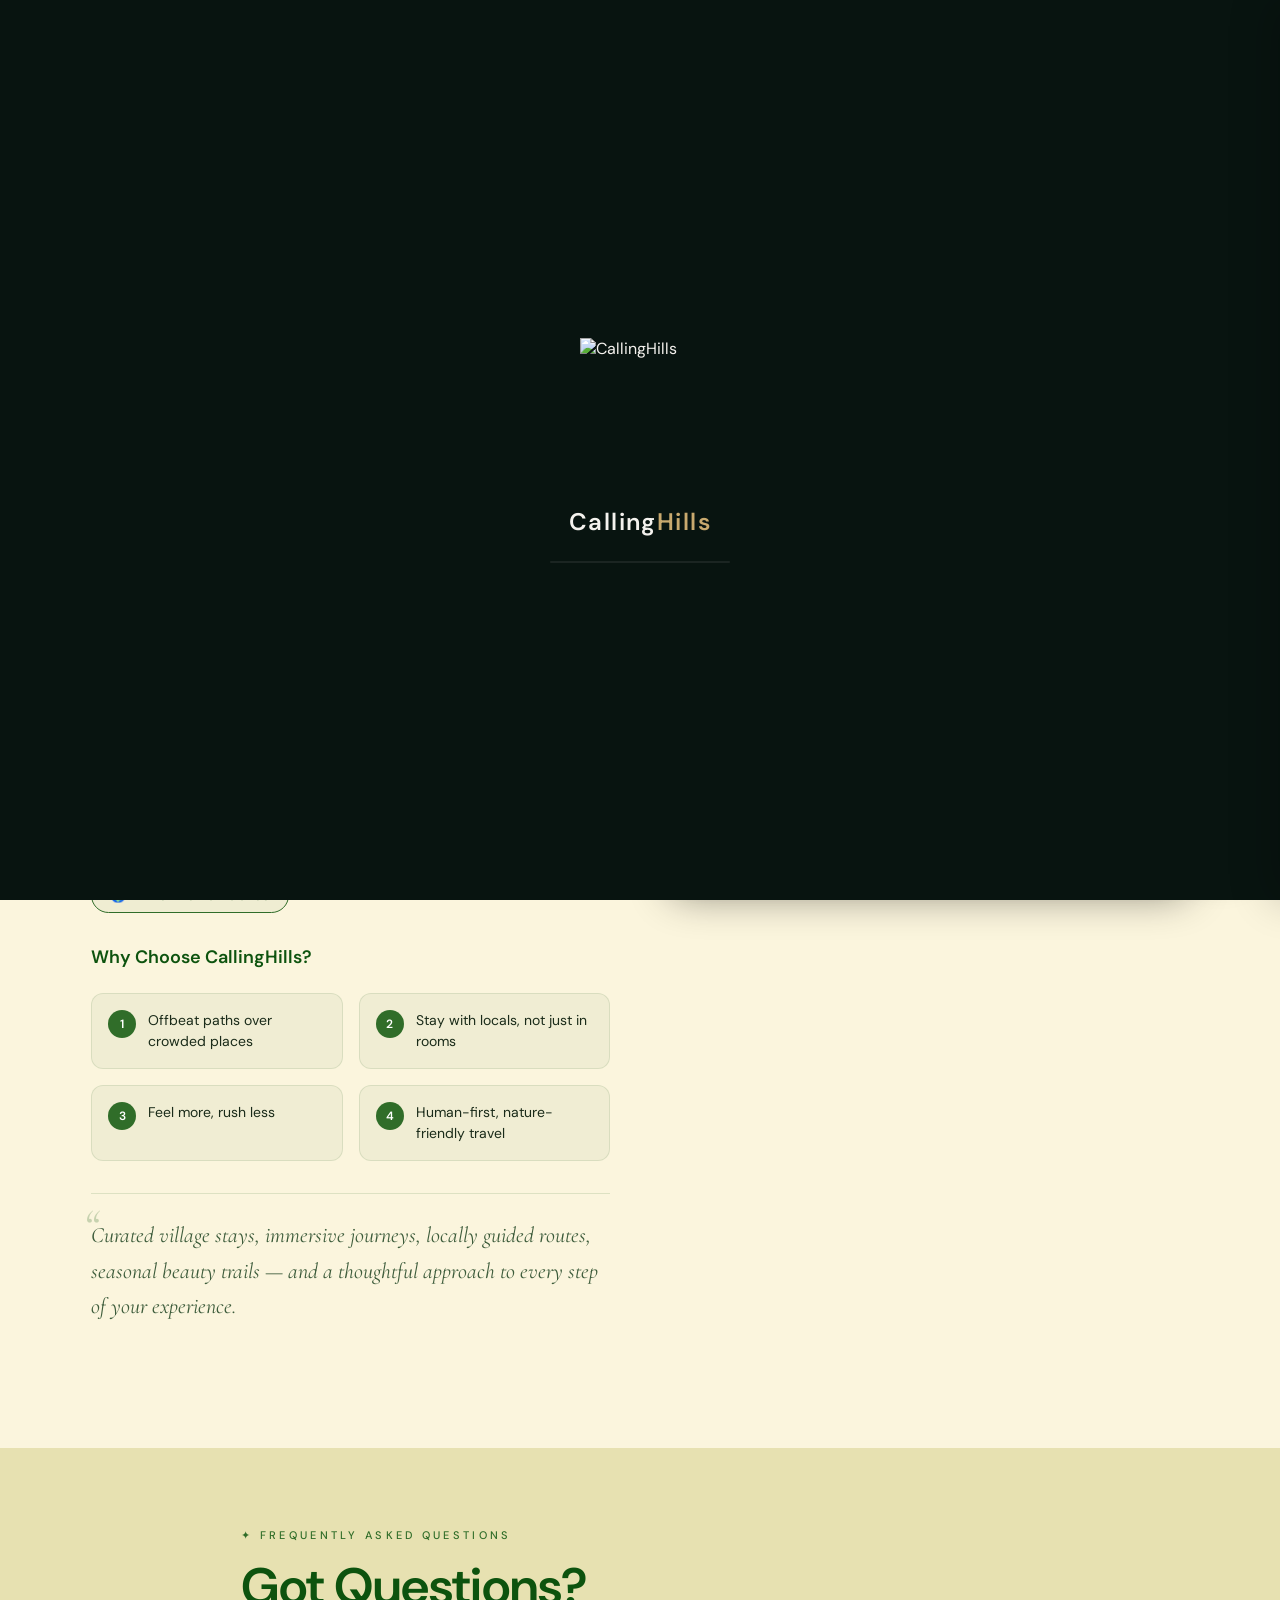
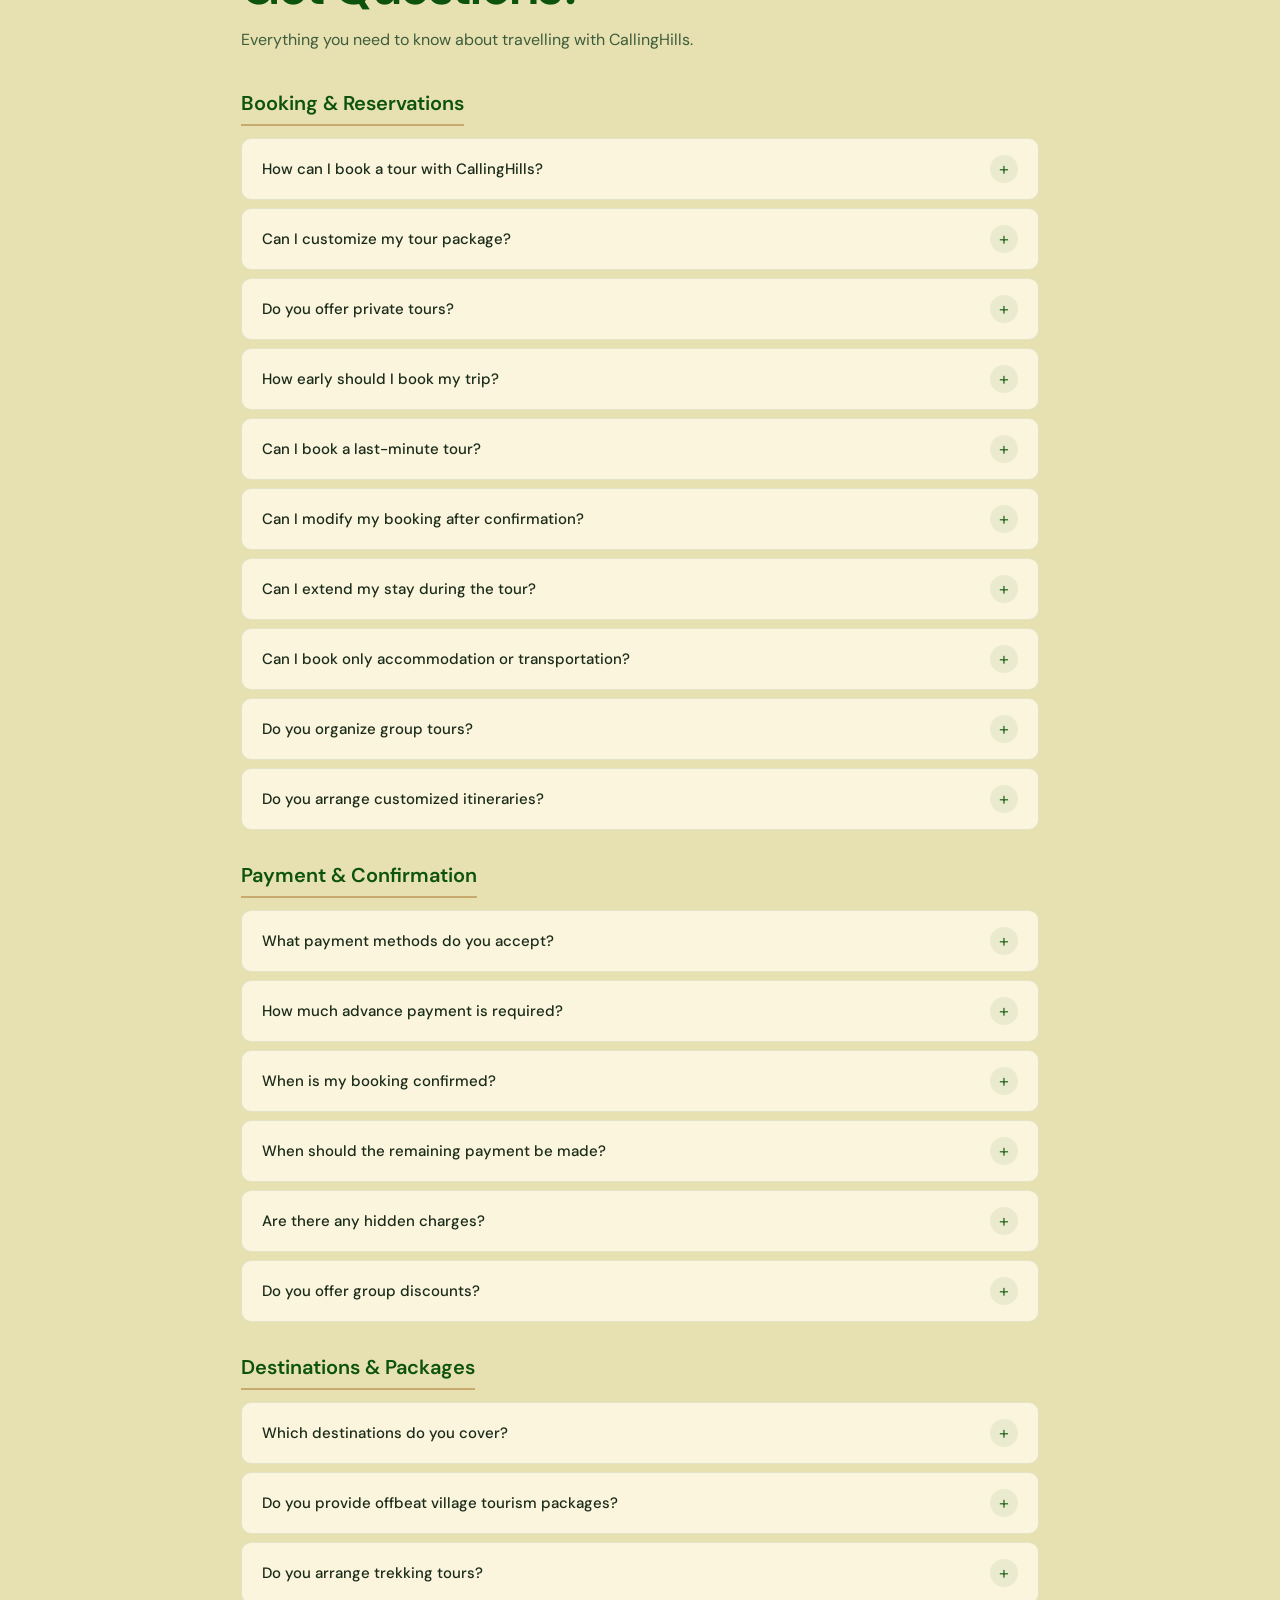
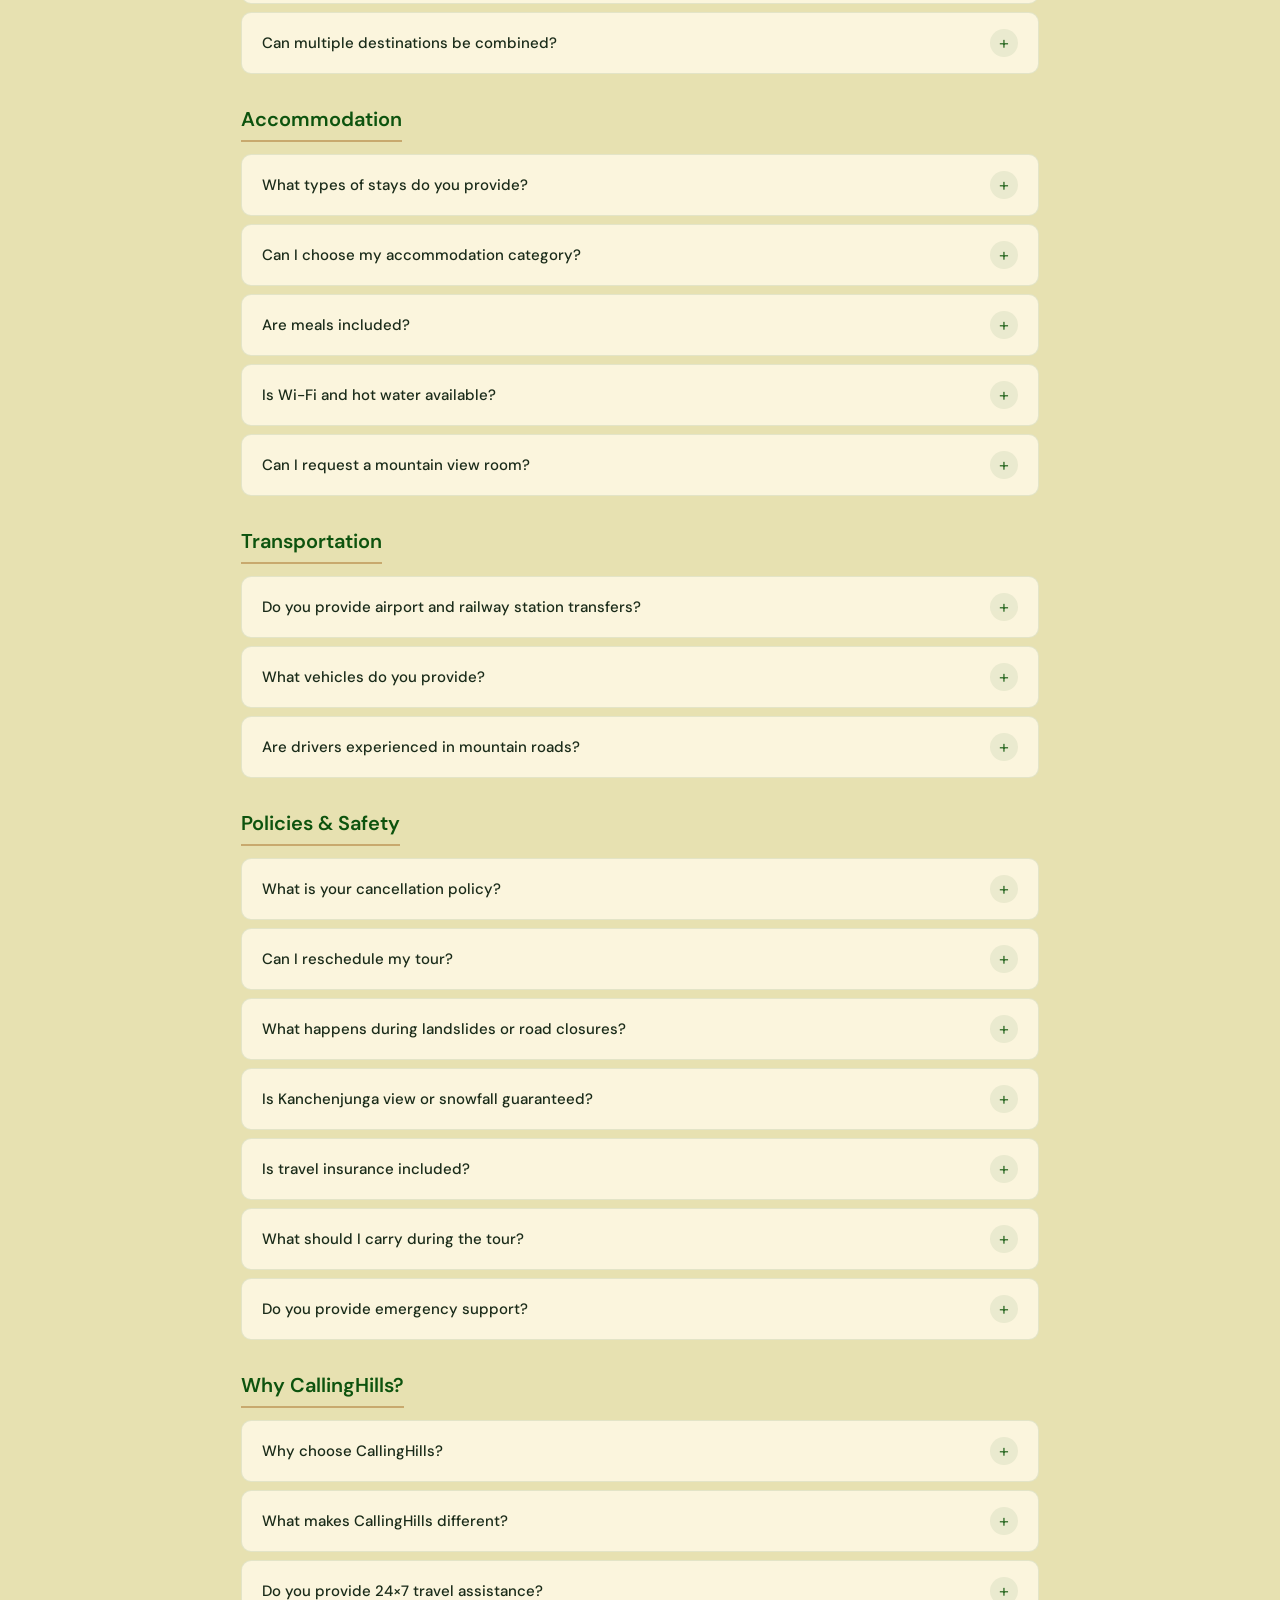
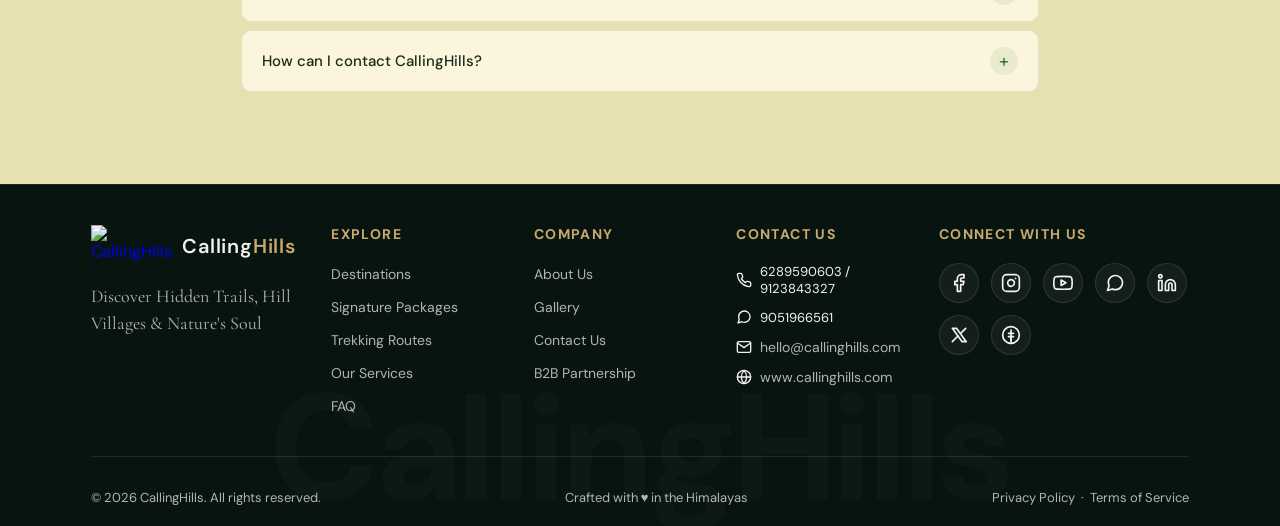
==== commit e962d771: "Update hotel images, gradients, FAQ and general enhancements" ====
--- a/about.html
+++ b/about.html
@@ -261,6 +261,7 @@
                         <li><a href="./packages.html">Signature Packages</a></li>
                         <li><a href="./treks.html">Trekking Routes</a></li>
                         <li><a href="./about.html#services">Our Services</a></li>
+                        <li><a href="./about.html#faq">FAQ</a></li>
                     </ul>
                 </div>
                 
@@ -270,7 +271,7 @@
                         <li><a href="./about.html">About Us</a></li>
                         <li><a href="./gallery.html">Gallery</a></li>
                         <li><a href="./contact.html">Contact Us</a></li>
-                        <li><a href="#">B2B Partnership</a></li>
+                        <li><a href="./contact.html#b2b-enquiry">B2B Partnership</a></li>
                     </ul>
                 </div>
                 
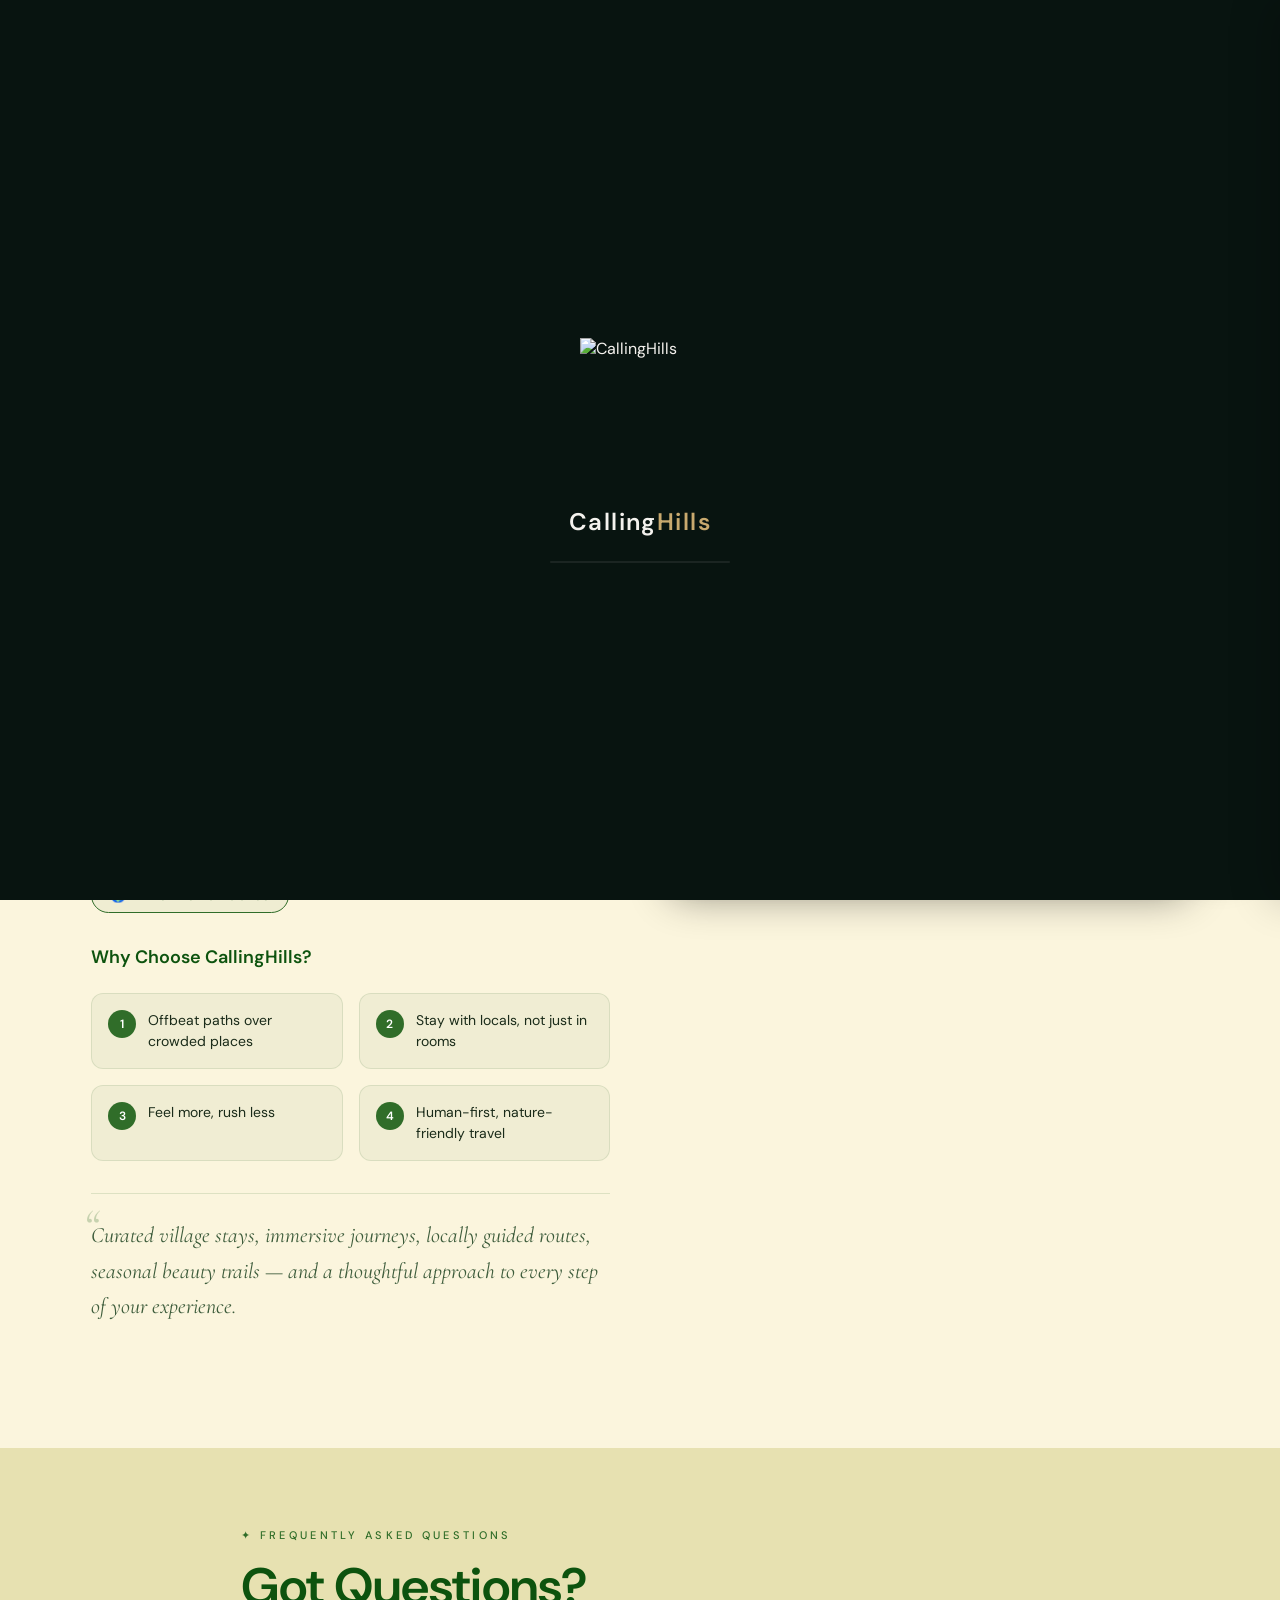
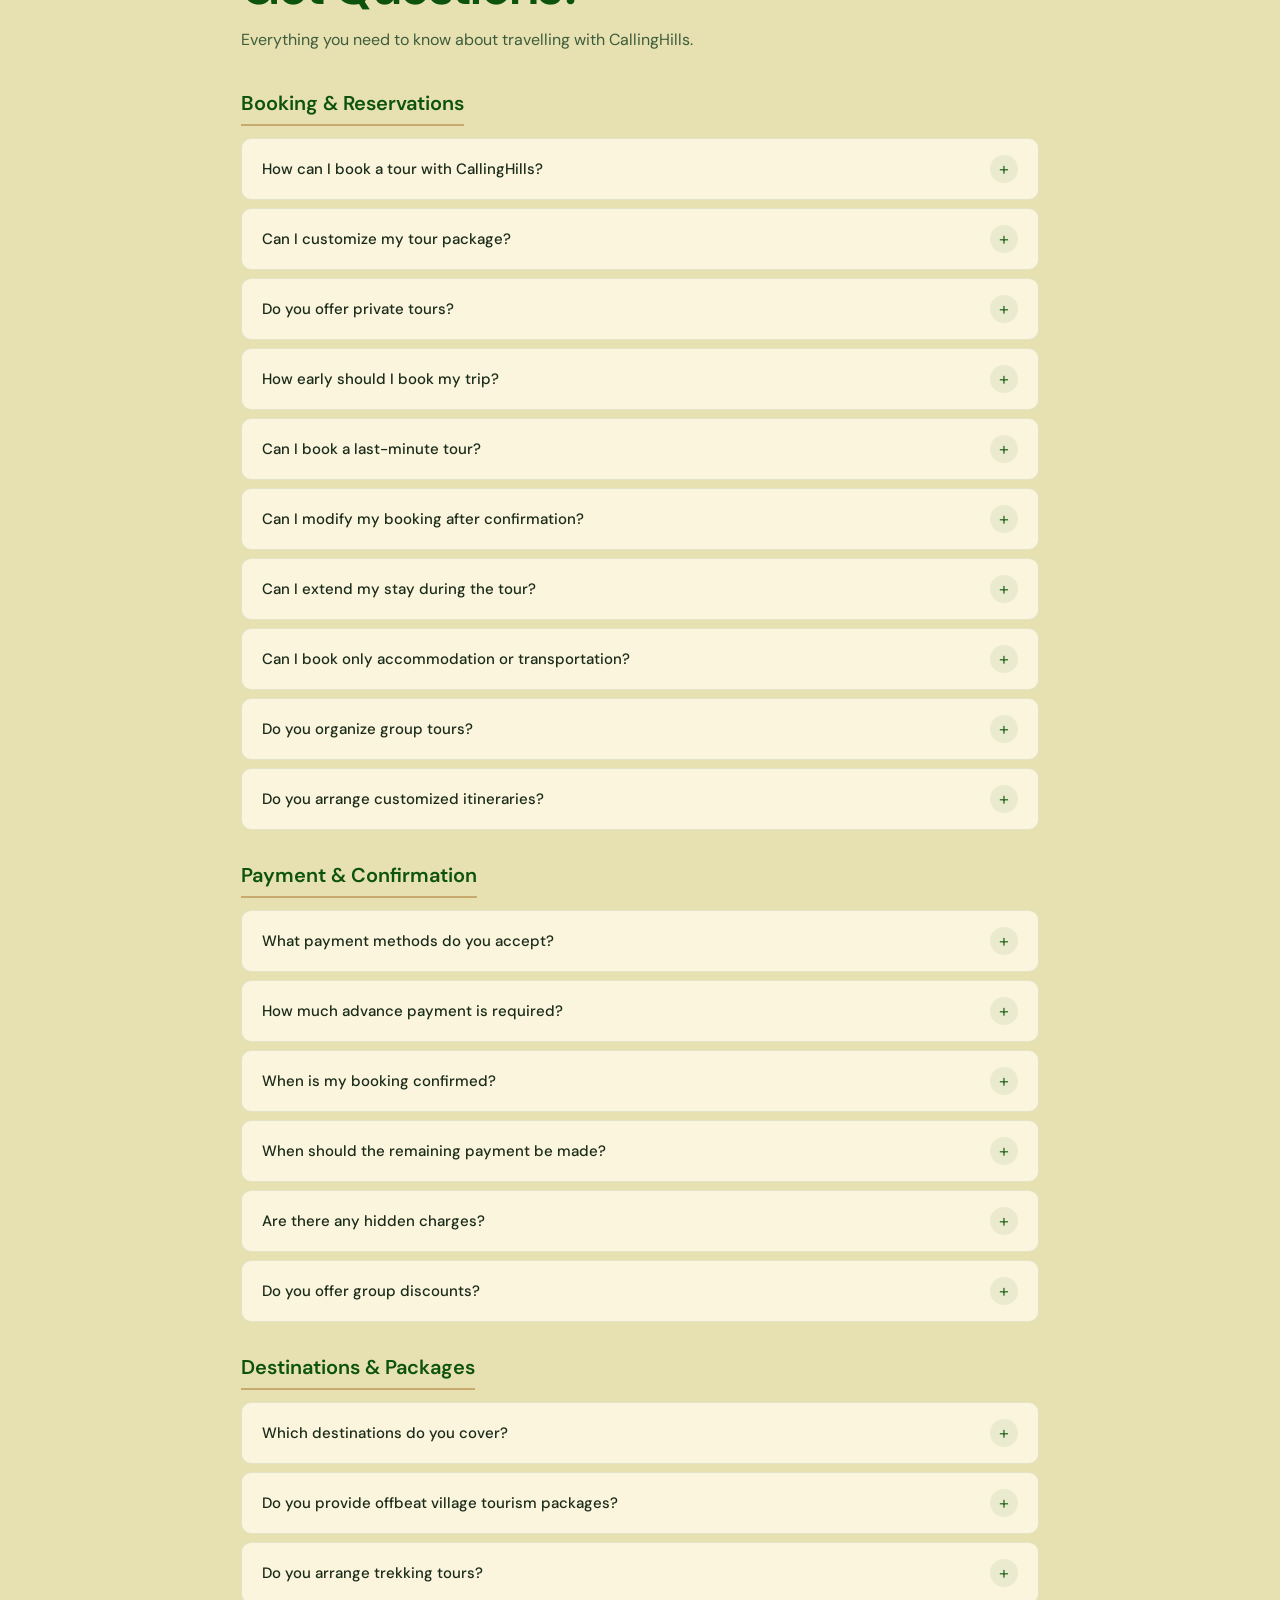
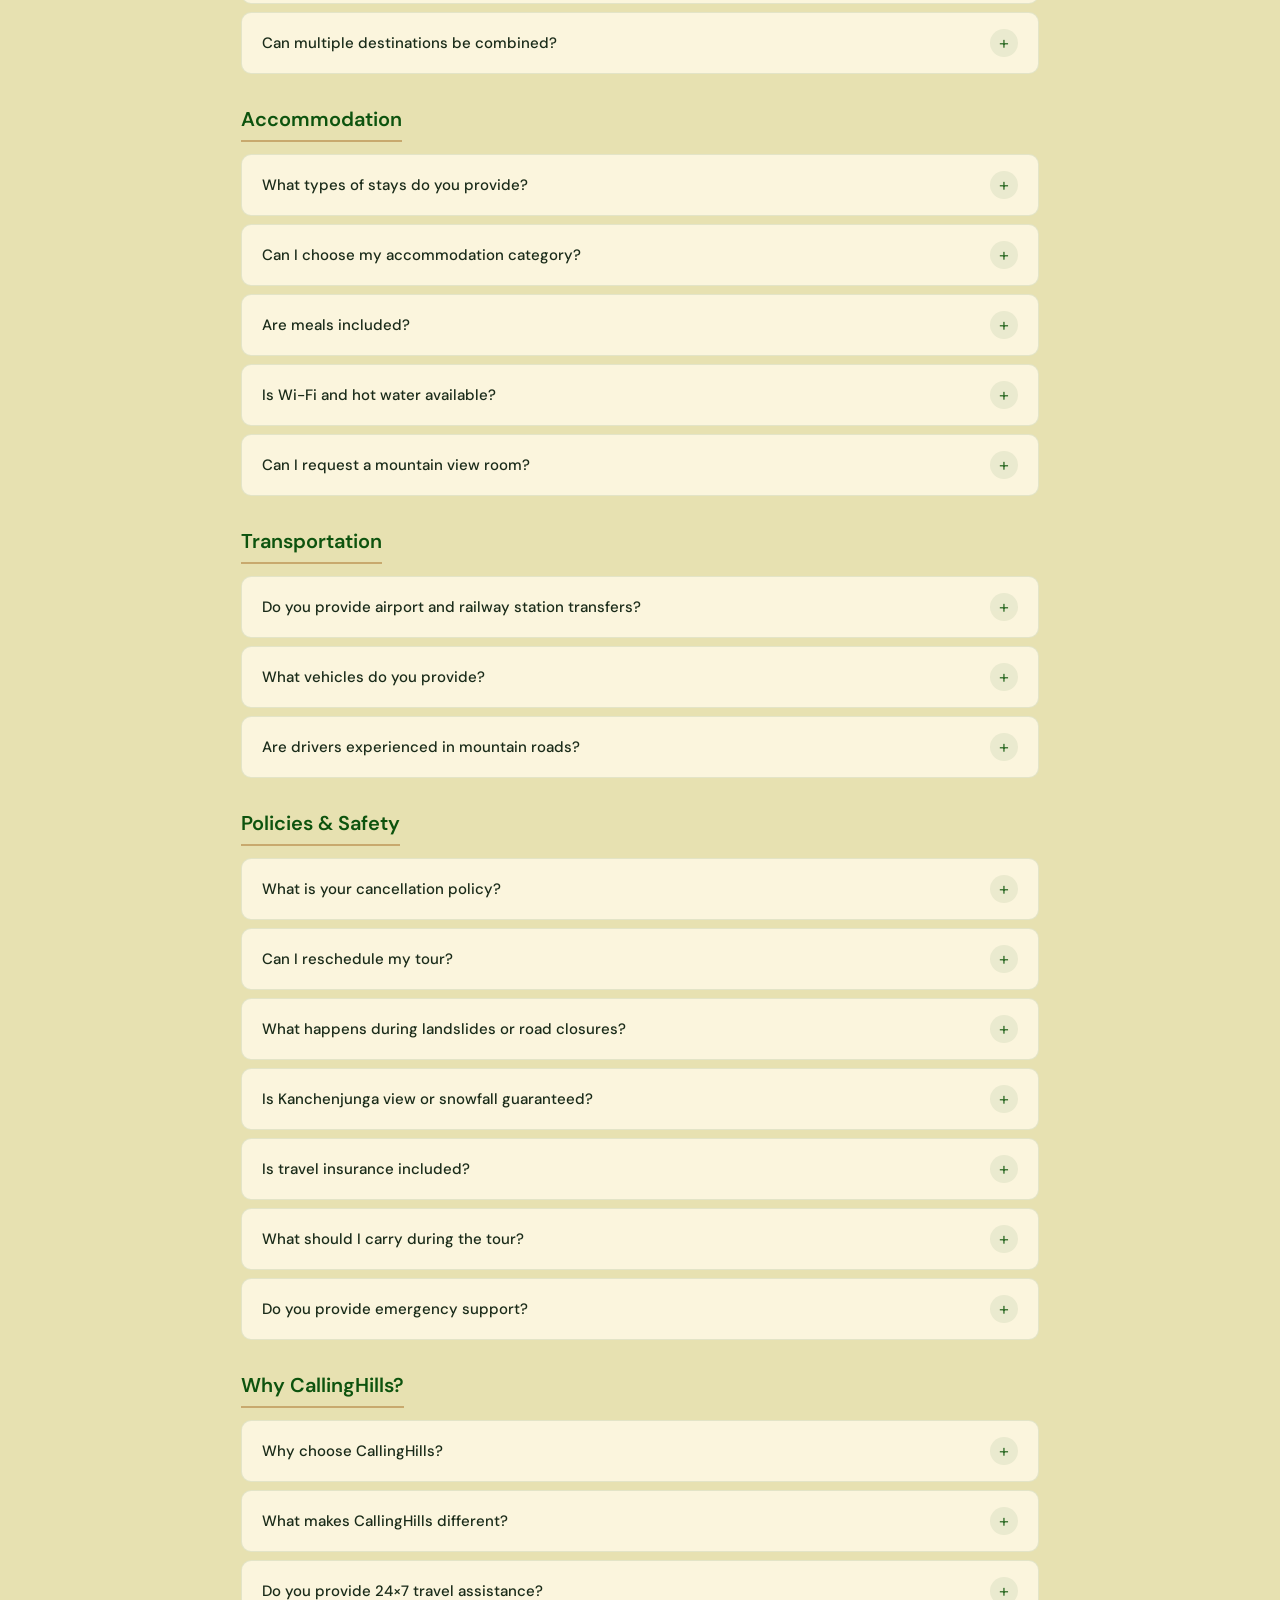
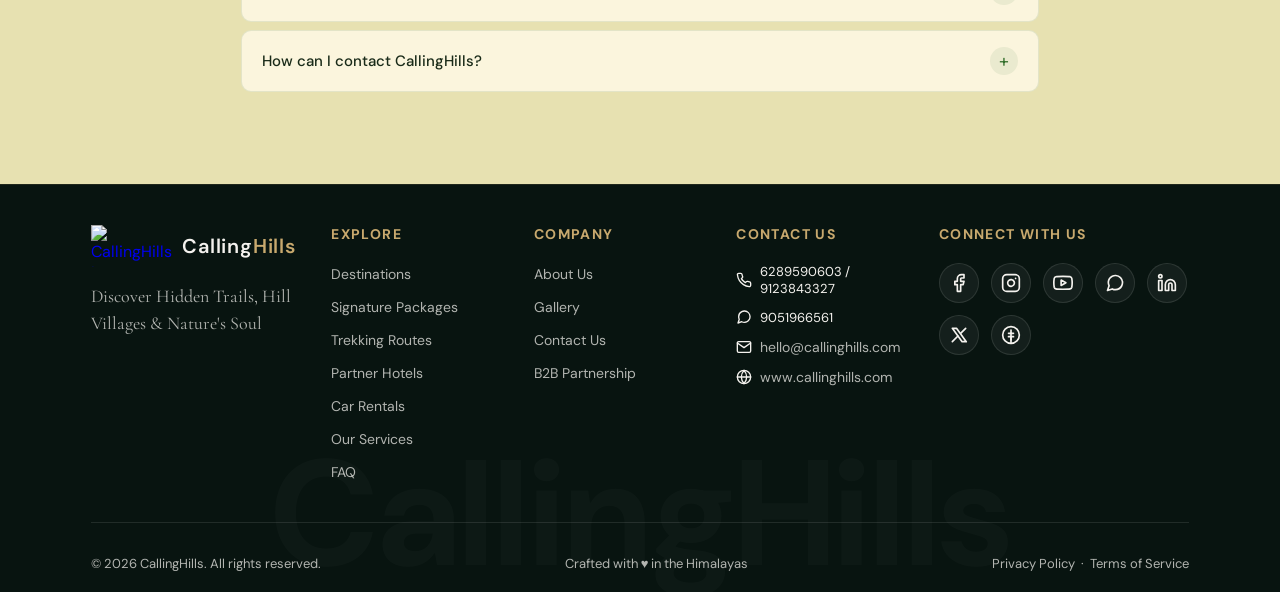
==== commit 0573ab04: "feat: extracted car rental page, fixed header layout and missing footer on multiple pages" ====
--- a/about.html
+++ b/about.html
@@ -38,6 +38,7 @@
             <li><a href="./destinations.html">Destinations</a></li>
             <li><a href="./packages.html">Packages</a></li>
             <li><a href="./hotels.html">Hotels</a></li>
+            <li><a href="./car-rental.html">Car Rentals</a></li>
             <li><a href="./about.html">About</a></li>
             <li><a href="./gallery.html">Gallery</a></li>
             <li><a href="./reviews.html">Reviews</a></li>
@@ -59,6 +60,7 @@
         <a href="./destinations.html">Destinations</a>
         <a href="./packages.html">Packages</a>
         <a href="./hotels.html">Hotels</a>
+        <a href="./car-rental.html">Car Rentals</a>
         <a href="./about.html">About</a>
         <a href="./gallery.html">Gallery</a>
         <a href="./reviews.html">Reviews</a>
@@ -242,24 +244,33 @@
     </div>
 </section>
 
-<footer class="footer">
+
+
+    <!-- Back to top -->
+    <button class="back-to-top" id="back-to-top" aria-label="Back to top">
+        &uarr;
+    </button>
+
+    <!-- ═══════════ FOOTER ═══════════ -->
+    <footer class="footer">
         <div class="footer-watermark">CallingHills</div>
         <div class="footer-container">
             <div class="footer-top">
                 <div class="footer-brand">
-                    <a href="./index.html" class="nav-logo" id="nav-logo">
-            <img src="./logo up.jpeg" alt="CallingHills Logo" class="nav-logo-img" style="height: 42px; width: auto; ">
-            <div class="nav-logo-text">Calling<span>Hills</span></div>
-        </a>
+                    <a href="./index.html" class="nav-logo">
+                        <img src="./logo up.jpeg" alt="CallingHills Logo" class="nav-logo-img" style="height: 42px; width: auto;">
+                        <div class="nav-logo-text">Calling<span>Hills</span></div>
+                    </a>
                     <p>Discover Hidden Trails, Hill Villages & Nature's Soul</p>
                 </div>
-                
-                                                <div class="footer-links">
+                <div class="footer-links">
                     <h4>Explore</h4>
                     <ul>
                         <li><a href="./destinations.html">Destinations</a></li>
                         <li><a href="./packages.html">Signature Packages</a></li>
                         <li><a href="./treks.html">Trekking Routes</a></li>
+                        <li><a href="./hotels.html">Partner Hotels</a></li>
+                        <li><a href="./car-rental.html">Car Rentals</a></li>
                         <li><a href="./about.html#services">Our Services</a></li>
                         <li><a href="./about.html#faq">FAQ</a></li>
                     </ul>
@@ -274,7 +285,6 @@
                         <li><a href="./contact.html#b2b-enquiry">B2B Partnership</a></li>
                     </ul>
                 </div>
-                
                 <div class="footer-links">
                     <h4>Contact Us</h4>
                     <ul class="footer-contact-list">
@@ -296,49 +306,29 @@
                         </li>
                     </ul>
                 </div>
-
                 <div class="footer-social">
                     <h4>Connect With Us</h4>
                     <div class="social-icons" style="display: flex; gap: 12px; flex-wrap: wrap;">
-                        <a href="https://www.facebook.com/share/1PEQPSyFLr/" target="_blank" class="social-icon" aria-label="Facebook">
-                            <svg width="20" height="20" viewBox="0 0 24 24" fill="none" stroke="currentColor" stroke-width="2" stroke-linecap="round" stroke-linejoin="round"><path d="M18 2h-3a5 5 0 0 0-5 5v3H7v4h3v8h4v-8h3l1-4h-4V7a1 1 0 0 1 1-1h3z"></path></svg>
-                        </a>
-                        <a href="https://www.instagram.com/callinghills_official?igsh=bDJoMjI4YzQ2Ymlp" target="_blank" class="social-icon" aria-label="Instagram">
-                            <svg width="20" height="20" viewBox="0 0 24 24" fill="none" stroke="currentColor" stroke-width="2" stroke-linecap="round" stroke-linejoin="round"><rect x="2" y="2" width="20" height="20" rx="5" ry="5"></rect><path d="M16 11.37A4 4 0 1 1 12.63 8 4 4 0 0 1 16 11.37z"></path><line x1="17.5" y1="6.5" x2="17.51" y2="6.5"></line></svg>
-                        </a>
-                        <a href="https://youtube.com/@callinghills?si=6iCWARLhuYF7u9qm" target="_blank" class="social-icon" aria-label="YouTube">
-                            <svg width="20" height="20" viewBox="0 0 24 24" fill="none" stroke="currentColor" stroke-width="2" stroke-linecap="round" stroke-linejoin="round"><path d="M22.54 6.42a2.78 2.78 0 0 0-1.94-2C18.88 4 12 4 12 4s-6.88 0-8.6.46a2.78 2.78 0 0 0-1.94 2A29 29 0 0 0 1 11.75a29 29 0 0 0 .46 5.33 2.78 2.78 0 0 0 1.94 2c1.72.46 8.6.46 8.6.46s6.88 0 8.6-.46a2.78 2.78 0 0 0 1.94-2 29 29 0 0 0 .46-5.33 29 29 0 0 0-.46-5.33z"></path><polygon points="9.75 15.02 15.5 11.75 9.75 8.48 9.75 15.02"></polygon></svg>
-                        </a>
-                        <a href="https://wa.me/message/IJWEKZTQMGAFH1" target="_blank" class="social-icon" aria-label="WhatsApp">
-                            <svg width="20" height="20" viewBox="0 0 24 24" fill="none" stroke="currentColor" stroke-width="2" stroke-linecap="round" stroke-linejoin="round"><path d="M21 11.5a8.38 8.38 0 0 1-.9 3.8 8.5 8.5 0 0 1-7.6 4.7 8.38 8.38 0 0 1-3.8-.9L3 21l1.9-5.7a8.38 8.38 0 0 1-.9-3.8 8.5 8.5 0 0 1 4.7-7.6 8.38 8.38 0 0 1 3.8-.9h.5a8.48 8.48 0 0 1 8 8v.5z"></path></svg>
-                        </a>
-                        <a href="https://www.linkedin.com/company/callinghills/" target="_blank" class="social-icon" aria-label="LinkedIn">
-                            <svg width="20" height="20" viewBox="0 0 24 24" fill="none" stroke="currentColor" stroke-width="2" stroke-linecap="round" stroke-linejoin="round"><path d="M16 8a6 6 0 0 1 6 6v7h-4v-7a2 2 0 0 0-2-2 2 2 0 0 0-2 2v7h-4v-7a6 6 0 0 1 6-6z"></path><rect x="2" y="9" width="4" height="12"></rect><circle cx="4" cy="4" r="2"></circle></svg>
-                        </a>
-                        <a href="https://x.com/CallingHills?t=duZx4WDjIBnmWspT1prYQw&s=09" target="_blank" class="social-icon" aria-label="Twitter">
-                            <svg width="20" height="20" viewBox="0 0 24 24" fill="none" stroke="currentColor" stroke-width="2" stroke-linecap="round" stroke-linejoin="round"><path d="M4 4l11.73 16h5L9 4z"></path><path d="M4 20l6.76-6.76"></path><path d="M20 4l-5.76 5.76"></path></svg>
-                        </a>
-                        <a href="https://pin.it/23Q54ZsbI" target="_blank" class="social-icon" aria-label="Pinterest">
-                            <svg width="20" height="20" viewBox="0 0 24 24" fill="none" stroke="currentColor" stroke-width="2" stroke-linecap="round" stroke-linejoin="round"><line x1="12" y1="22" x2="12" y2="10"></line><path d="M12 2a10 10 0 1 0 10 10 10 10 0 0 0-10-10z"></path><path d="M12 14v4"></path><path d="M12 10V6"></path><path d="M9 10h6"></path><path d="M9 14h6"></path></svg>
-                        </a>
+                        <a href="https://www.facebook.com/share/1PEQPSyFLr/" target="_blank" class="social-icon" aria-label="Facebook"><svg width="20" height="20" viewBox="0 0 24 24" fill="none" stroke="currentColor" stroke-width="2" stroke-linecap="round" stroke-linejoin="round"><path d="M18 2h-3a5 5 0 0 0-5 5v3H7v4h3v8h4v-8h3l1-4h-4V7a1 1 0 0 1 1-1h3z"></path></svg></a>
+                        <a href="https://www.instagram.com/callinghills_official?igsh=bDJoMjI4YzQ2Ymlp" target="_blank" class="social-icon" aria-label="Instagram"><svg width="20" height="20" viewBox="0 0 24 24" fill="none" stroke="currentColor" stroke-width="2" stroke-linecap="round" stroke-linejoin="round"><rect x="2" y="2" width="20" height="20" rx="5" ry="5"></rect><path d="M16 11.37A4 4 0 1 1 12.63 8 4 4 0 0 1 16 11.37z"></path><line x1="17.5" y1="6.5" x2="17.51" y2="6.5"></line></svg></a>
+                        <a href="https://youtube.com/@callinghills?si=6iCWARLhuYF7u9qm" target="_blank" class="social-icon" aria-label="YouTube"><svg width="20" height="20" viewBox="0 0 24 24" fill="none" stroke="currentColor" stroke-width="2" stroke-linecap="round" stroke-linejoin="round"><path d="M22.54 6.42a2.78 2.78 0 0 0-1.94-2C18.88 4 12 4 12 4s-6.88 0-8.6.46a2.78 2.78 0 0 0-1.94 2A29 29 0 0 0 1 11.75a29 29 0 0 0 .46 5.33 2.78 2.78 0 0 0 1.94 2c1.72.46 8.6.46 8.6.46s6.88 0 8.6-.46a2.78 2.78 0 0 0 1.94-2 29 29 0 0 0 .46-5.33 29 29 0 0 0-.46-5.33z"></path><polygon points="9.75 15.02 15.5 11.75 9.75 8.48 9.75 15.02"></polygon></svg></a>
+                        <a href="https://wa.me/message/IJWEKZTQMGAFH1" target="_blank" class="social-icon" aria-label="WhatsApp"><svg width="20" height="20" viewBox="0 0 24 24" fill="none" stroke="currentColor" stroke-width="2" stroke-linecap="round" stroke-linejoin="round"><path d="M21 11.5a8.38 8.38 0 0 1-.9 3.8 8.5 8.5 0 0 1-7.6 4.7 8.38 8.38 0 0 1-3.8-.9L3 21l1.9-5.7a8.38 8.38 0 0 1-.9-3.8 8.5 8.5 0 0 1 4.7-7.6 8.38 8.38 0 0 1 3.8-.9h.5a8.48 8.48 0 0 1 8 8v.5z"></path></svg></a>
+                        <a href="https://www.linkedin.com/company/callinghills/" target="_blank" class="social-icon" aria-label="LinkedIn"><svg width="20" height="20" viewBox="0 0 24 24" fill="none" stroke="currentColor" stroke-width="2" stroke-linecap="round" stroke-linejoin="round"><path d="M16 8a6 6 0 0 1 6 6v7h-4v-7a2 2 0 0 0-2-2 2 2 0 0 0-2 2v7h-4v-7a6 6 0 0 1 6-6z"></path><rect x="2" y="9" width="4" height="12"></rect><circle cx="4" cy="4" r="2"></circle></svg></a>
+                        <a href="https://x.com/CallingHills?t=duZx4WDjIBnmWspT1prYQw&s=09" target="_blank" class="social-icon" aria-label="Twitter"><svg width="20" height="20" viewBox="0 0 24 24" fill="none" stroke="currentColor" stroke-width="2" stroke-linecap="round" stroke-linejoin="round"><path d="M4 4l11.73 16h5L9 4z"></path><path d="M4 20l6.76-6.76"></path><path d="M20 4l-5.76 5.76"></path></svg></a>
+                        <a href="https://pin.it/23Q54ZsbI" target="_blank" class="social-icon" aria-label="Pinterest"><svg width="20" height="20" viewBox="0 0 24 24" fill="none" stroke="currentColor" stroke-width="2" stroke-linecap="round" stroke-linejoin="round"><line x1="12" y1="22" x2="12" y2="10"></line><path d="M12 2a10 10 0 1 0 10 10 10 10 0 0 0-10-10z"></path><path d="M12 14v4"></path><path d="M12 10V6"></path><path d="M9 10h6"></path><path d="M9 14h6"></path></svg></a>
                     </div>
                 </div>
             </div>
-
             <div class="footer-bottom">
                 <div>&copy; 2026 CallingHills. All rights reserved.</div>
                 <div>Crafted with &hearts; in the Himalayas</div>
-                <div>
-                    <a href="#">Privacy Policy</a> &nbsp;&middot;&nbsp; <a href="#">Terms of Service</a>
-                </div>
+                <div><a href="#">Privacy Policy</a> &nbsp;&middot;&nbsp; <a href="#">Terms of Service</a></div>
             </div>
         </div>
     </footer>
 
     <!-- Back to top -->
-    <button class="back-to-top" id="back-to-top" aria-label="Back to top">
-        &uarr;
-    </button>
+    <button class="back-to-top" id="back-to-top" aria-label="Back to top">&uarr;</button>
 
     <!-- ═══════════ MODAL & CART SYSTEM ═══════════ -->
     <div class="enquiry-modal" id="enquiry-modal">
--- a/css/main.css
+++ b/css/main.css
@@ -48,6 +48,10 @@
             background: var(--ch-forest-deep);
             color: var(--ch-mist);
             overflow-x: hidden;
+        }
+
+        body:has(.ambient-gradient-bg) {
+            background: transparent;
         }
 
         /* ═══════════════════════════════════════════
@@ -2188,19 +2192,19 @@
 }
 
 .sd-card-1 {
-    background: linear-gradient(135deg, #1aa3a3, #085a5a);
+    background: linear-gradient(135deg, #2b5c3a, #0f2e1a);
     align-self: flex-start;
 }
 .sd-card-2 {
-    background: linear-gradient(135deg, #66b3ff, #005ce6);
+    background: linear-gradient(135deg, #4a7b96, #1f3d4f);
     align-self: flex-end;
 }
 .sd-card-3 {
-    background: linear-gradient(135deg, #1a75ff, #003d99);
+    background: linear-gradient(135deg, #1e6b36, #0b3b19);
     align-self: flex-start;
 }
 .sd-card-4 {
-    background: linear-gradient(135deg, #1aa3a3, #085a5a) !important;
+    background: linear-gradient(135deg, #4a7b96, #1f3d4f) !important;
     align-self: flex-end;
 }
 
@@ -3000,11 +3004,11 @@
     z-index: -2;
     background: linear-gradient(
         135deg, 
-        rgba(244, 242, 238, 1) 0%, 
-        rgba(216, 226, 214, 0.4) 25%, 
-        rgba(48, 109, 41, 0.05) 50%, 
-        rgba(216, 226, 214, 0.3) 75%, 
-        rgba(244, 242, 238, 1) 100%
+        rgba(13, 31, 23, 1) 0%, 
+        rgba(5, 20, 10, 0.95) 25%, 
+        rgba(48, 109, 41, 0.15) 50%, 
+        rgba(200, 169, 110, 0.08) 75%, 
+        rgba(13, 31, 23, 1) 100%
     );
     background-size: 400% 400%;
     animation: gradientFlow 18s ease-in-out infinite;
@@ -4901,3 +4905,276 @@
     .faq-answer p { font-size: 13px; padding: 0 16px 14px; }
     .faq-category-title { font-size: 17px; }
 }
+
+/* --- Region Details Popup --- */
+.region-popup-overlay {
+    position: fixed;
+    top: 0; left: 0; right: 0; bottom: 0;
+    background: rgba(10, 46, 11, 0.85);
+    backdrop-filter: blur(8px);
+    z-index: 1000;
+    opacity: 0;
+    visibility: hidden;
+    transition: opacity 0.4s ease, visibility 0.4s ease;
+}
+
+.region-popup-overlay.show {
+    opacity: 1;
+    visibility: visible;
+}
+
+.region-popup {
+    position: fixed;
+    top: 50%;
+    left: 50%;
+    transform: translate(-50%, -45%) scale(0.95);
+    width: 90vw;
+    height: 85vh;
+    max-width: 1200px;
+    background: var(--ch-cream);
+    border-radius: 16px;
+    z-index: 1001;
+    opacity: 0;
+    visibility: hidden;
+    transition: all 0.4s cubic-bezier(0.16, 1, 0.3, 1);
+    box-shadow: 0 24px 60px rgba(0, 0, 0, 0.4);
+    display: flex;
+    flex-direction: column;
+    overflow: hidden;
+}
+
+.region-popup.show {
+    transform: translate(-50%, -50%) scale(1);
+    opacity: 1;
+    visibility: visible;
+}
+
+.region-popup-close {
+    position: absolute;
+    top: 16px;
+    right: 20px;
+    background: rgba(0,0,0,0.05);
+    border: none;
+    font-size: 24px;
+    color: var(--ch-forest);
+    cursor: pointer;
+    width: 40px;
+    height: 40px;
+    border-radius: 50%;
+    display: flex;
+    align-items: center;
+    justify-content: center;
+    z-index: 10;
+    transition: background 0.3s;
+}
+
+.region-popup-close:hover {
+    background: rgba(0,0,0,0.1);
+}
+
+.region-popup-layout {
+    display: flex;
+    height: 100%;
+}
+
+.region-popup-sidebar {
+    width: 280px;
+    background: var(--ch-forest);
+    padding: 30px 0;
+    overflow-y: auto;
+    border-right: 1px solid rgba(0,0,0,0.1);
+}
+
+.region-sidebar-link {
+    display: block;
+    padding: 12px 24px;
+    color: rgba(255,255,255,0.7);
+    text-decoration: none;
+    font-family: var(--font-body);
+    font-size: 15px;
+    border-left: 3px solid transparent;
+    transition: all 0.3s ease;
+}
+
+.region-sidebar-link:hover, .region-sidebar-link.active {
+    background: rgba(255,255,255,0.05);
+    color: var(--ch-gold);
+    border-left-color: var(--ch-gold);
+}
+
+.region-popup-content {
+    flex: 1;
+    display: flex;
+    flex-direction: column;
+    overflow: hidden;
+}
+
+.region-popup-header {
+    padding: 30px 40px;
+    background: white;
+    border-bottom: 1px solid rgba(0,0,0,0.05);
+}
+
+.region-popup-header h2 {
+    font-family: var(--font-display);
+    color: var(--ch-forest-deep);
+    font-size: 32px;
+    margin-bottom: 8px;
+}
+
+.region-popup-header p {
+    font-family: var(--font-script);
+    color: var(--ch-gold);
+    font-size: 20px;
+}
+
+.region-popup-body {
+    flex: 1;
+    padding: 40px;
+    overflow-y: auto;
+    background: #faf9f6;
+    scroll-behavior: smooth;
+}
+
+.region-place-item {
+    background: white;
+    border-radius: 12px;
+    padding: 30px;
+    margin-bottom: 30px;
+    box-shadow: 0 4px 12px rgba(0,0,0,0.03);
+    border: 1px solid rgba(0,0,0,0.03);
+}
+
+.region-place-item h3 {
+    font-family: var(--font-display);
+    font-size: 24px;
+    color: var(--ch-forest);
+    margin-bottom: 4px;
+}
+
+.place-tagline {
+    font-family: var(--font-body);
+    color: #666;
+    font-size: 14px;
+    margin-bottom: 16px;
+}
+
+.place-meta {
+    display: flex;
+    flex-wrap: wrap;
+    gap: 16px;
+    margin-bottom: 20px;
+    padding: 12px 16px;
+    background: rgba(212, 175, 55, 0.05);
+    border-radius: 8px;
+}
+
+.meta-item {
+    font-family: var(--font-body);
+    font-size: 13px;
+    color: var(--ch-text-dark);
+    display: flex;
+    align-items: center;
+    gap: 6px;
+}
+
+.meta-item svg {
+    color: var(--ch-gold);
+}
+
+.place-desc {
+    font-family: var(--font-body);
+    font-size: 15px;
+    line-height: 1.7;
+    color: var(--ch-text-mid);
+    margin-bottom: 20px;
+}
+
+.place-attractions strong {
+    display: block;
+    font-family: var(--font-heading);
+    font-size: 14px;
+    color: var(--ch-forest-deep);
+    margin-bottom: 8px;
+}
+
+.place-attractions ul {
+    list-style: none;
+    display: flex;
+    flex-wrap: wrap;
+    gap: 8px;
+}
+
+.place-attractions li {
+    font-family: var(--font-body);
+    font-size: 13px;
+    background: var(--ch-forest);
+    color: white;
+    padding: 4px 12px;
+    border-radius: 999px;
+}
+
+/* Mobile responsive popup */
+@media (max-width: 768px) {
+    .region-popup {
+        width: 100vw;
+        height: 100vh;
+        border-radius: 0;
+        top: 0;
+        left: 0;
+        transform: translateY(100%);
+    }
+    
+    .region-popup.show {
+        transform: translateY(0);
+    }
+    
+    .region-popup-layout {
+        flex-direction: column;
+    }
+    
+    .region-popup-sidebar {
+        width: 100%;
+        height: auto;
+        max-height: 140px;
+        padding: 10px;
+        border-right: none;
+        border-bottom: 1px solid rgba(255,255,255,0.1);
+        display: flex;
+        flex-wrap: nowrap;
+        overflow-x: auto;
+    }
+    
+    .region-sidebar-link {
+        flex: 0 0 auto;
+        padding: 8px 16px;
+        border-left: none;
+        border-bottom: 2px solid transparent;
+        font-size: 14px;
+    }
+    
+    .region-sidebar-link:hover, .region-sidebar-link.active {
+        border-bottom-color: var(--ch-gold);
+        border-left-color: transparent;
+    }
+    
+    .region-popup-header {
+        padding: 20px;
+    }
+    
+    .region-popup-header h2 {
+        font-size: 24px;
+    }
+    
+    .region-popup-header p {
+        font-size: 16px;
+    }
+    
+    .region-popup-body {
+        padding: 20px;
+    }
+    
+    .region-place-item {
+        padding: 20px;
+    }
+}
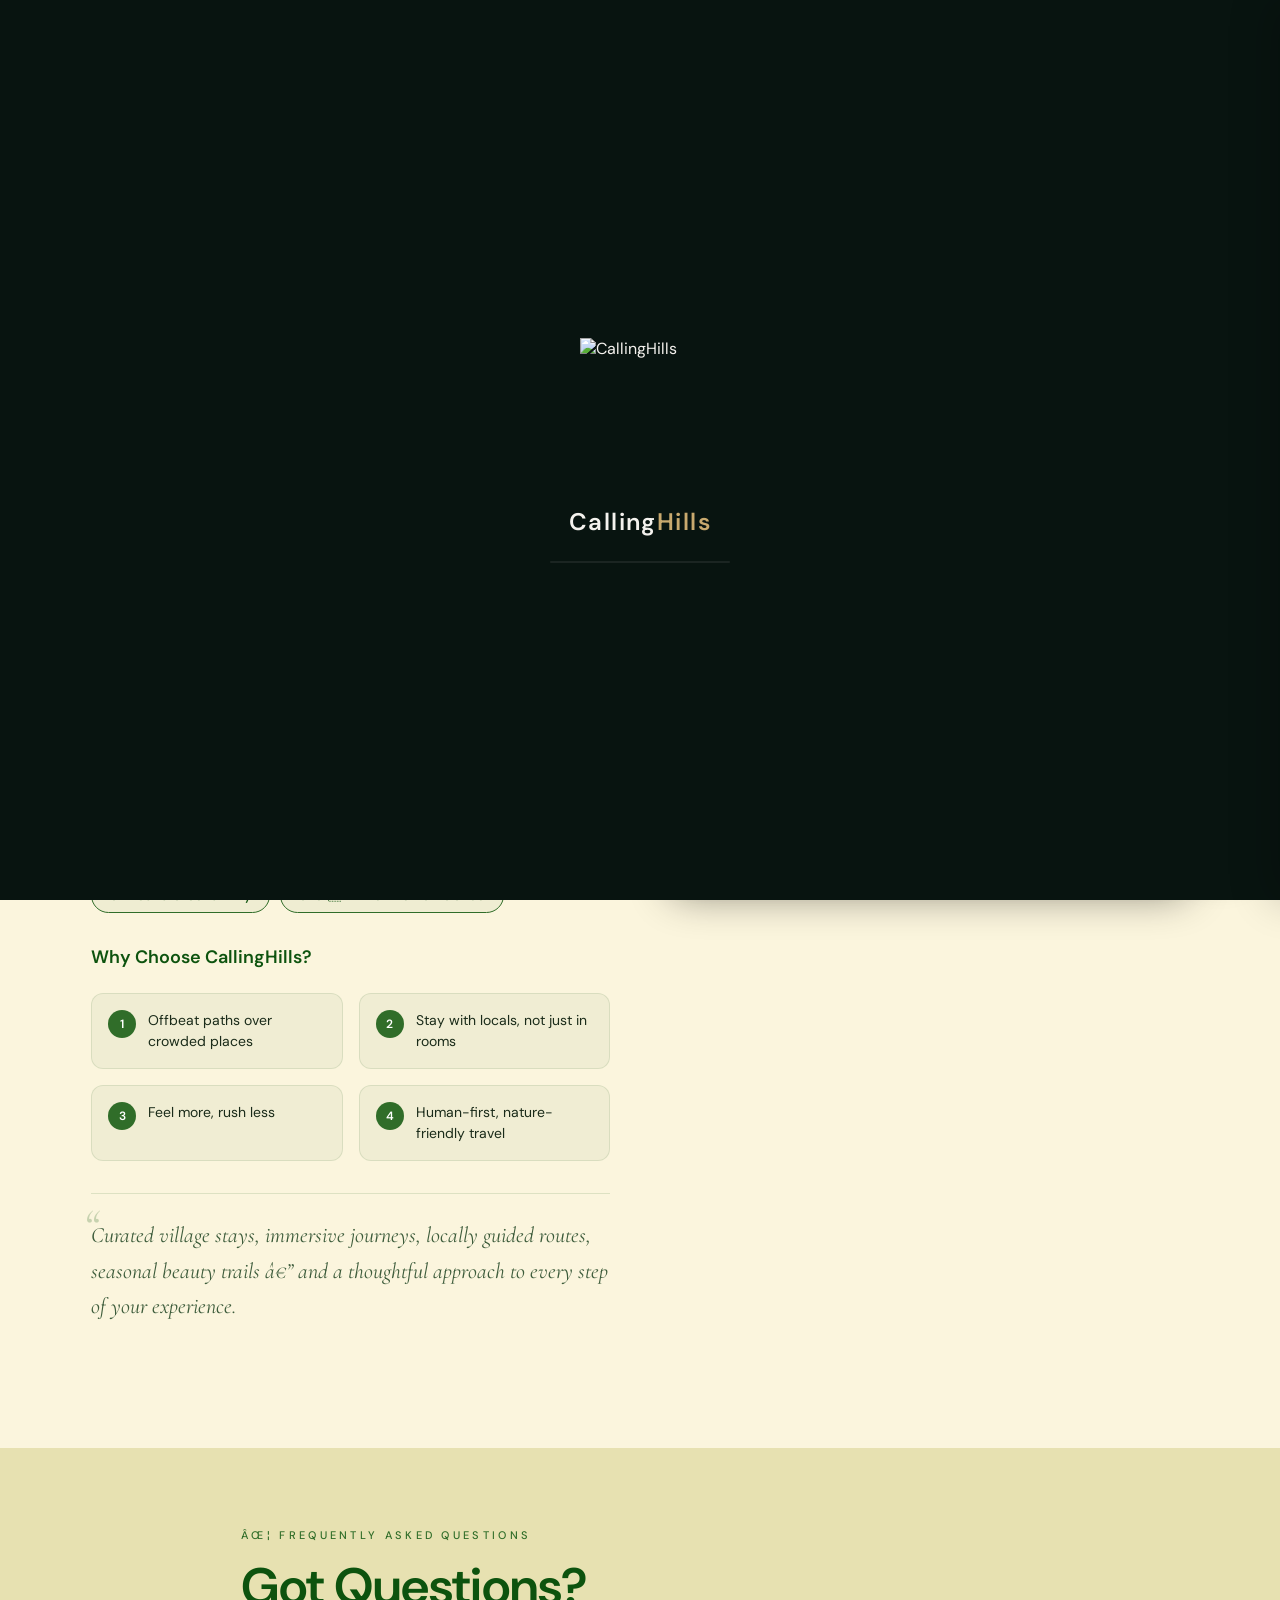
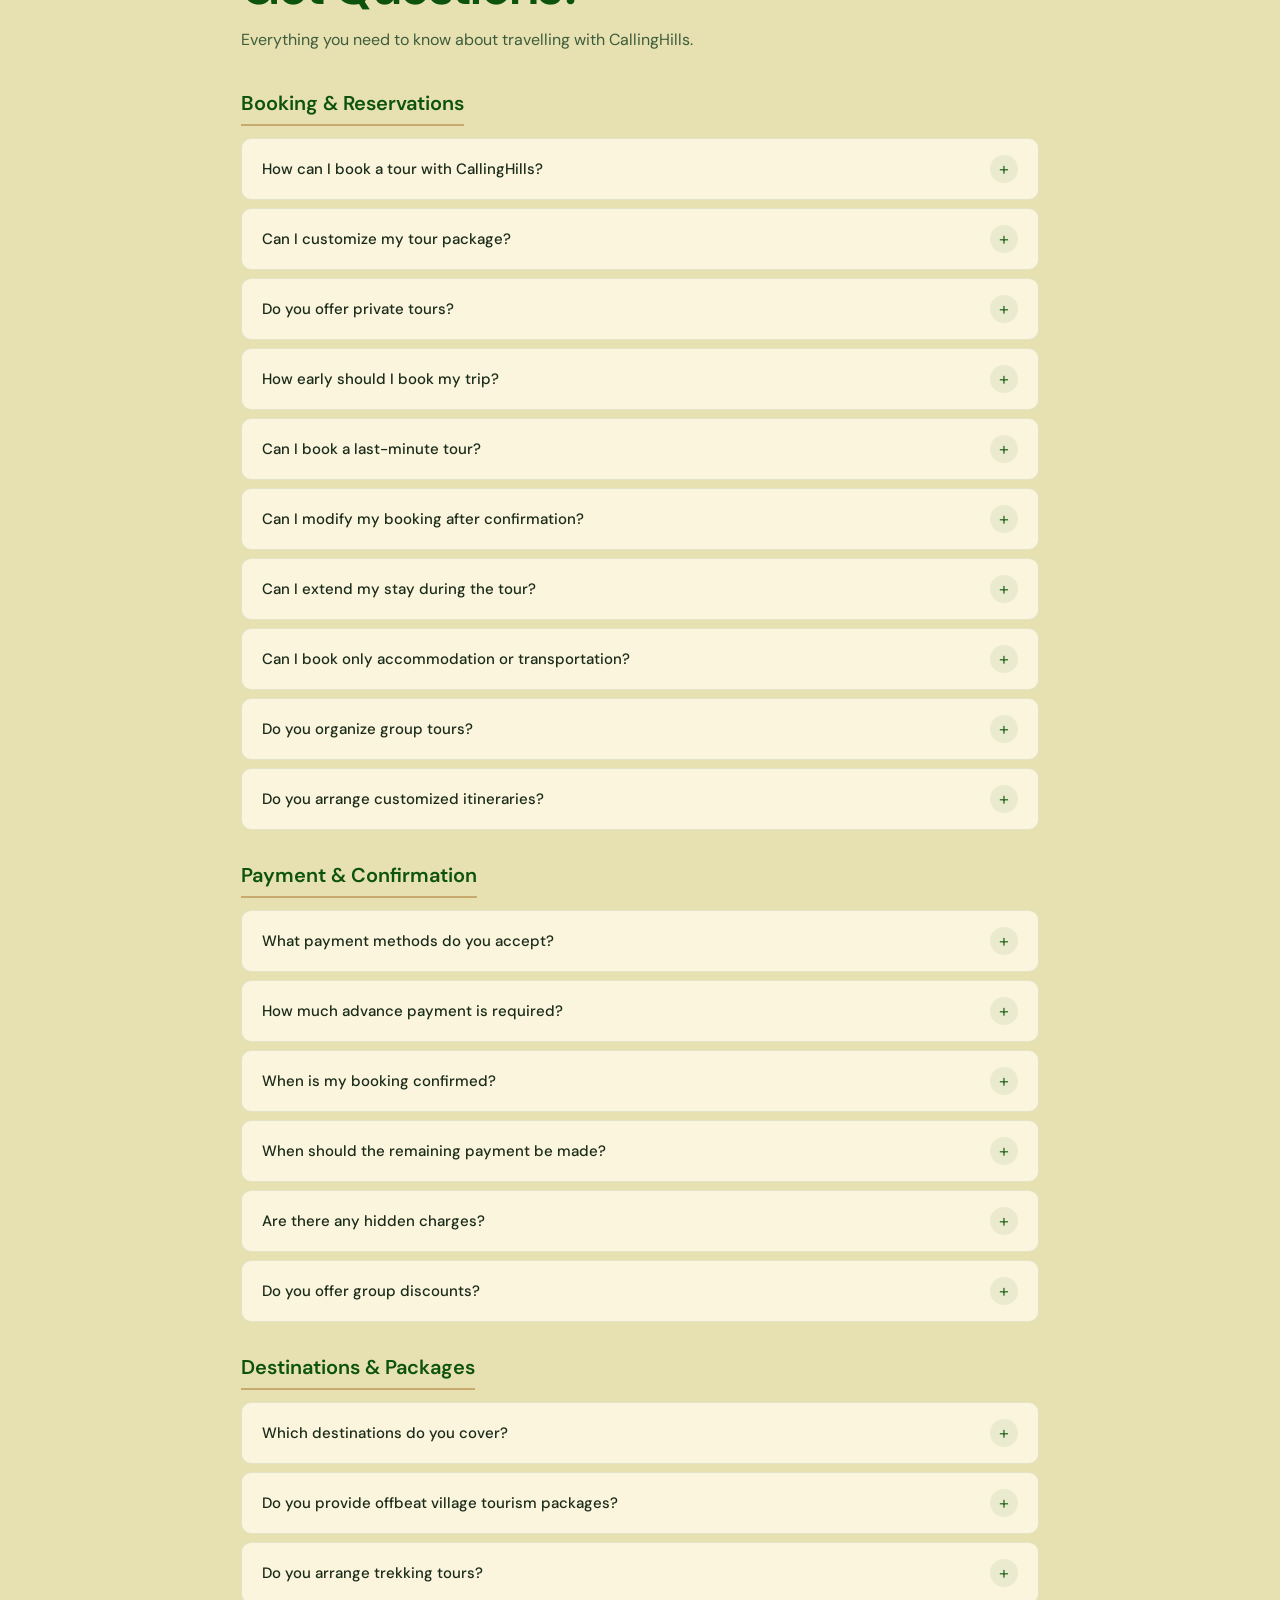
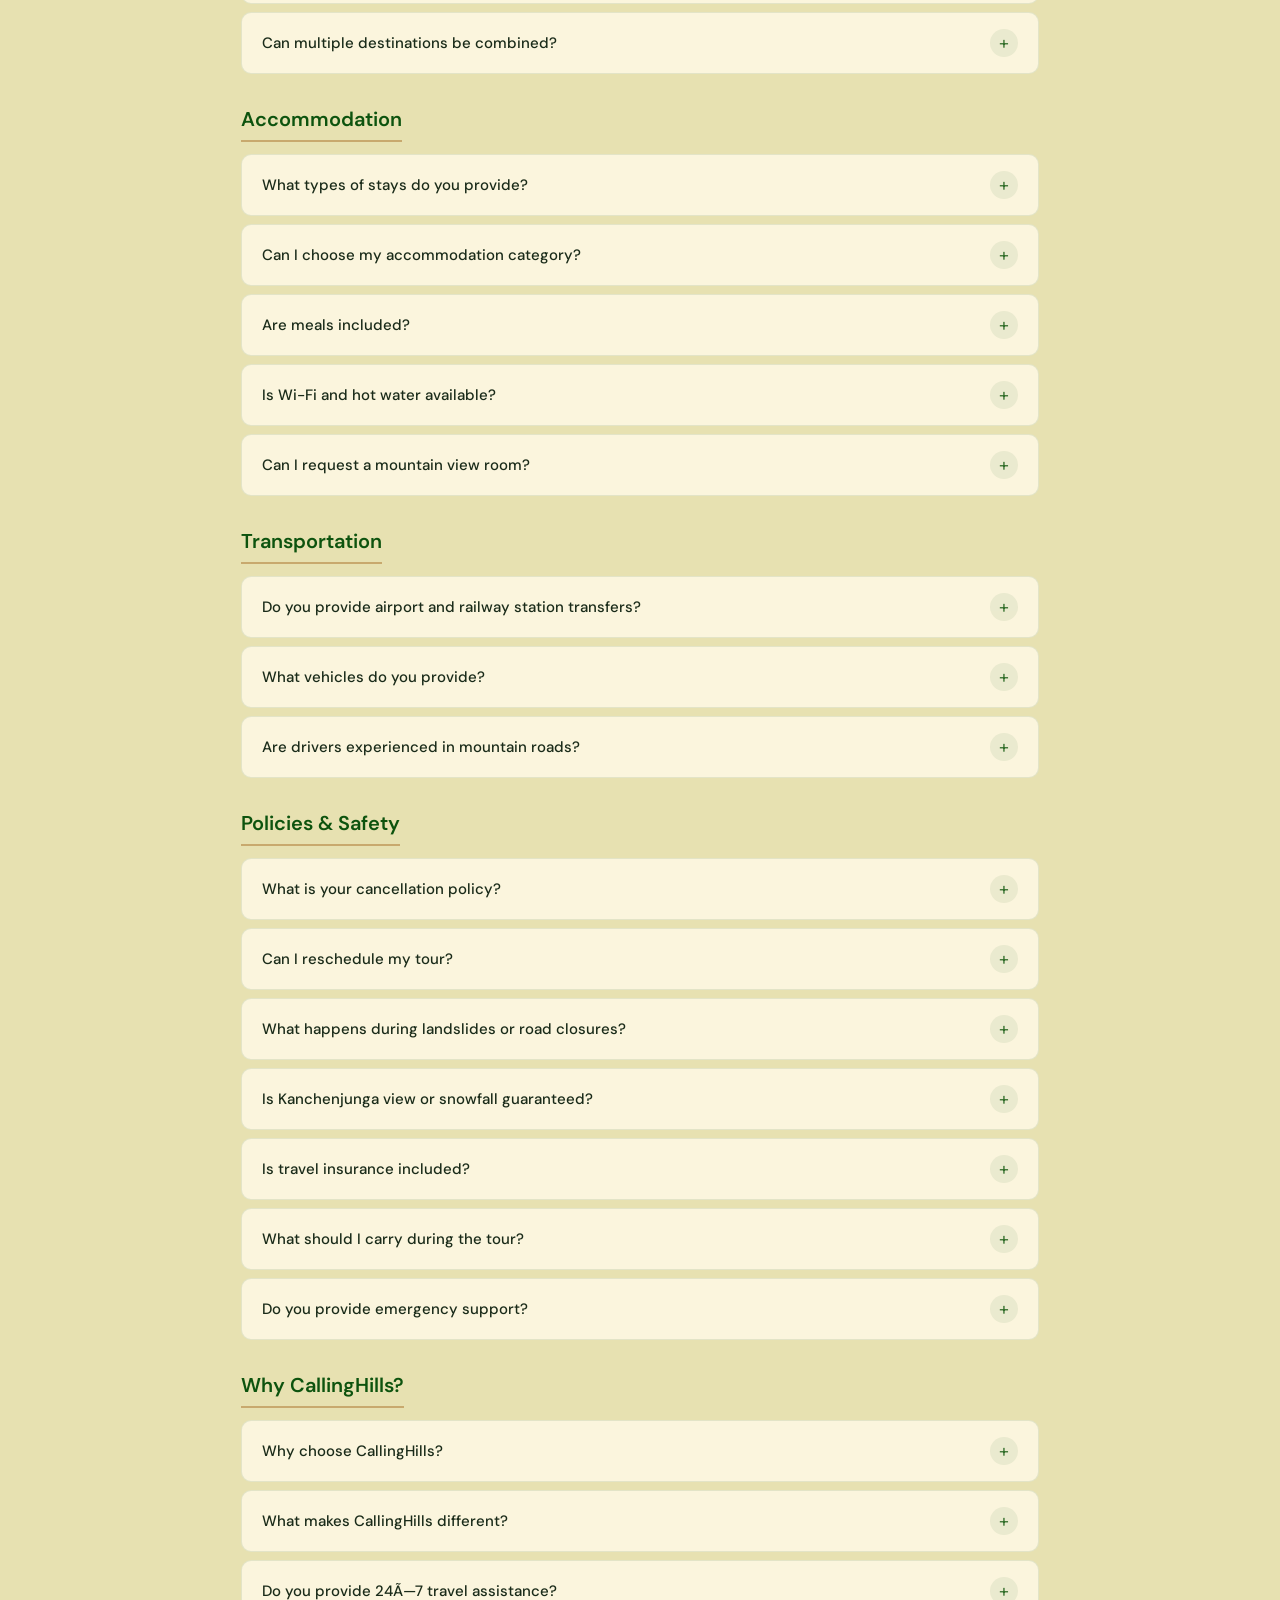
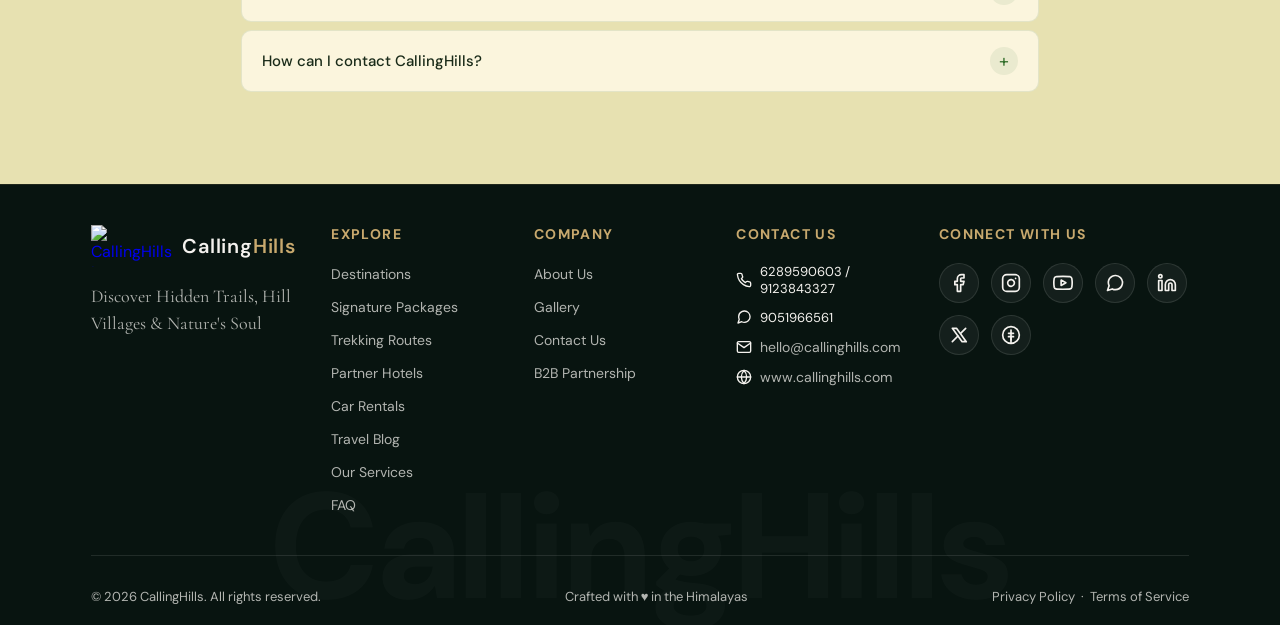
==== commit d2f7179d: "feat: Add blog page, rename hotels, update navigation links" ====
--- a/about.html
+++ b/about.html
@@ -1,9 +1,9 @@
-<!DOCTYPE html>
+﻿<!DOCTYPE html>
 <html lang="en">
 <head>
     <meta charset="UTF-8">
     <meta name="viewport" content="width=device-width, initial-scale=1.0">
-    <title>CallingHills — Offbeat Himalayan Journeys | Darjeeling · Kalimpong · Dooars · Sikkim</title>
+    <title>CallingHills â€” Offbeat Himalayan Journeys | Darjeeling Â· Kalimpong Â· Dooars Â· Sikkim</title>
     <meta name="description" content="Discover soulful, offbeat Himalayan travel experiences across Darjeeling, Kalimpong, Dooars & Sikkim. Handcrafted journeys that answer with adventure.">
 
     <!-- Fonts -->
@@ -18,7 +18,7 @@
 </head>
 <body>
     <div class="ambient-gradient-bg"></div>
-    <!-- ═══════════ LOADER ═══════════ -->
+    <!-- â•â•â•â•â•â•â•â•â•â•â• LOADER â•â•â•â•â•â•â•â•â•â•â• -->
     <div class="loader" id="loader">
         <img src="./logo up.jpeg" alt="CallingHills" class="loader-logo-img" style="width: 120px; height: 120px; margin-bottom: 24px;">
         <div class="loader-brand">Calling<span>Hills</span></div>
@@ -27,7 +27,7 @@
         </div>
     </div>
 
-    <!-- ═══════════ NAVBAR ═══════════ -->
+    <!-- â•â•â•â•â•â•â•â•â•â•â• NAVBAR â•â•â•â•â•â•â•â•â•â•â• -->
     <nav class="navbar" id="navbar">
         <a href="./index.html" class="nav-logo" id="nav-logo">
             <img src="./logo up.jpeg" alt="CallingHills Logo" class="nav-logo-img" style="height: 42px; width: auto; ">
@@ -41,6 +41,7 @@
             <li><a href="./car-rental.html">Car Rentals</a></li>
             <li><a href="./about.html">About</a></li>
             <li><a href="./gallery.html">Gallery</a></li>
+            <li><a href="./blog.html">Blog</a></li>
             <li><a href="./reviews.html">Reviews</a></li>
             <li><a href="./contact.html">Contact</a></li>
         </ul>
@@ -63,6 +64,7 @@
         <a href="./car-rental.html">Car Rentals</a>
         <a href="./about.html">About</a>
         <a href="./gallery.html">Gallery</a>
+        <a href="./blog.html">Blog</a>
         <a href="./reviews.html">Reviews</a>
         <a href="./contact.html">Contact</a>
         <a href="./packages.html" style="color: var(--ch-gold); margin-top: 16px;">Plan My Trip &rarr;</a>
@@ -71,7 +73,7 @@
 <div style="height: 72px;"></div>
 <section class="about-section" id="about">
         <div class="about-container">
-            <div class="section-tag">✦ OUR STORY</div>
+            <div class="section-tag">âœ¦ OUR STORY</div>
             <h2 class="section-title">A Journey Born in the Hills</h2>
 
             <div class="about-grid">
@@ -81,7 +83,7 @@
                     <p>A nature-rooted travel platform based in North Bengal, offering soulful, offbeat, and emotionally engaging journeys across the Himalayas.</p>
 
                     <h3>What We Do</h3>
-                    <p>We curate eco-conscious tours through hidden villages, forest trails, and cultural landscapes across Darjeeling, Kalimpong, Dooars & Sikkim — connecting travellers to the places that most people never find on a map.</p>
+                    <p>We curate eco-conscious tours through hidden villages, forest trails, and cultural landscapes across Darjeeling, Kalimpong, Dooars & Sikkim â€” connecting travellers to the places that most people never find on a map.</p>
 
                     <h3>Our Vision</h3>
                     <p>To build a sustainable hill tourism model that honours nature, uplifts local lives, and helps travellers reconnect with their inner rhythm.</p>
@@ -91,10 +93,10 @@
 
                     <!-- Core Values -->
                     <div class="core-values">
-                        <span class="value-pill">🌿 Slow Travel</span>
-                        <span class="value-pill">🤝 Community Care</span>
-                        <span class="value-pill">🎭 Cultural Sensitivity</span>
-                        <span class="value-pill">🌍 Environmental Balance</span>
+                        <span class="value-pill">ðŸŒ¿ Slow Travel</span>
+                        <span class="value-pill">ðŸ¤ Community Care</span>
+                        <span class="value-pill">ðŸŽ­ Cultural Sensitivity</span>
+                        <span class="value-pill">ðŸŒ Environmental Balance</span>
                     </div>
 
                     <!-- Why Choose Us -->
@@ -120,7 +122,7 @@
 
                     <!-- Speciality Quote -->
                     <div class="speciality-quote">
-                        Curated village stays, immersive journeys, locally guided routes, seasonal beauty trails — and a thoughtful approach to every step of your experience.
+                        Curated village stays, immersive journeys, locally guided routes, seasonal beauty trails â€” and a thoughtful approach to every step of your experience.
                     </div>
                 </div>
 
@@ -129,7 +131,7 @@
                     <div class="about-image" style="margin-bottom: 32px;">
                         <img src="about-village.png" alt="Misty Himalayan hill village at dawn with traditional wooden houses and terraced fields" loading="lazy">
                         <div class="about-image-badge">
-                            <span>📍 North Bengal, Eastern Himalayas</span>
+                            <span>ðŸ“ North Bengal, Eastern Himalayas</span>
                         </div>
                     </div>
                     
@@ -138,7 +140,7 @@
                         <h3 class="team-heading">Meet Our Co-Founders</h3>
                         <div class="team-list">
                             <div class="team-card">
-                                <img src="Arijit Sarkar.webp" alt="Arijit Sarkar — Co-Founder" class="team-pic">
+                                <img src="Arijit Sarkar.webp" alt="Arijit Sarkar â€” Co-Founder" class="team-pic">
                                 <div class="team-info">
                                     <h4 class="team-name">Arijit Sarkar</h4>
                                     <span class="team-role">Co-Founder & Explorer</span>
@@ -147,7 +149,7 @@
                             </div>
                             
                             <div class="team-card">
-                                <img src="Aindrila Tah.webp" alt="Aindrila Tah — Co-Founder" class="team-pic">
+                                <img src="Aindrila Tah.webp" alt="Aindrila Tah â€” Co-Founder" class="team-pic">
                                 <div class="team-info">
                                     <h4 class="team-name">Aindrila Tah</h4>
                                     <span class="team-role">Co-Founder & Community Coordinator</span>
@@ -161,10 +163,10 @@
         </div>
     </section>
 
-<!-- ═══════════ FAQ SECTION ═══════════ -->
+<!-- â•â•â•â•â•â•â•â•â•â•â• FAQ SECTION â•â•â•â•â•â•â•â•â•â•â• -->
 <section class="faq-section" id="faq">
     <div class="faq-container">
-        <div class="section-tag">✦ FREQUENTLY ASKED QUESTIONS</div>
+        <div class="section-tag">âœ¦ FREQUENTLY ASKED QUESTIONS</div>
         <h2 class="section-title" style="margin-bottom: 12px;">Got Questions?</h2>
         <p style="font-family: var(--font-body); font-size: 16px; color: var(--ch-text-mid); max-width: 550px; margin-bottom: 40px;">Everything you need to know about travelling with CallingHills.</p>
 
@@ -174,7 +176,7 @@
             <div class="faq-item"><button class="faq-question">How can I book a tour with CallingHills?<span class="faq-icon">+</span></button><div class="faq-answer"><p>You can book through our website, WhatsApp, phone call or email. Our team will assist you with destination selection, package details, availability and payment instructions.</p></div></div>
             <div class="faq-item"><button class="faq-question">Can I customize my tour package?<span class="faq-icon">+</span></button><div class="faq-answer"><p>Yes. All packages can be customized according to your budget, travel dates, group size, accommodation preference and sightseeing interests.</p></div></div>
             <div class="faq-item"><button class="faq-question">Do you offer private tours?<span class="faq-icon">+</span></button><div class="faq-answer"><p>Yes. We provide private, family, honeymoon, corporate, educational and group tours.</p></div></div>
-            <div class="faq-item"><button class="faq-question">How early should I book my trip?<span class="faq-icon">+</span></button><div class="faq-answer"><p>We recommend booking at least 15–30 days in advance. During peak seasons, earlier booking is advisable.</p></div></div>
+            <div class="faq-item"><button class="faq-question">How early should I book my trip?<span class="faq-icon">+</span></button><div class="faq-answer"><p>We recommend booking at least 15â€“30 days in advance. During peak seasons, earlier booking is advisable.</p></div></div>
             <div class="faq-item"><button class="faq-question">Can I book a last-minute tour?<span class="faq-icon">+</span></button><div class="faq-answer"><p>Yes. Last-minute bookings are accepted subject to availability.</p></div></div>
             <div class="faq-item"><button class="faq-question">Can I modify my booking after confirmation?<span class="faq-icon">+</span></button><div class="faq-answer"><p>Yes. Modifications are subject to availability and operational feasibility.</p></div></div>
             <div class="faq-item"><button class="faq-question">Can I extend my stay during the tour?<span class="faq-icon">+</span></button><div class="faq-answer"><p>Yes. Additional nights can be arranged subject to availability and additional charges.</p></div></div>
@@ -187,9 +189,9 @@
         <div class="faq-category">
             <h3 class="faq-category-title">Payment & Confirmation</h3>
             <div class="faq-item"><button class="faq-question">What payment methods do you accept?<span class="faq-icon">+</span></button><div class="faq-answer"><p>UPI, bank transfer, NEFT, IMPS, cash deposit and approved digital payment methods.</p></div></div>
-            <div class="faq-item"><button class="faq-question">How much advance payment is required?<span class="faq-icon">+</span></button><div class="faq-answer"><p>10%–30% advance payment is required for booking confirmation.</p></div></div>
+            <div class="faq-item"><button class="faq-question">How much advance payment is required?<span class="faq-icon">+</span></button><div class="faq-answer"><p>10%â€“30% advance payment is required for booking confirmation.</p></div></div>
             <div class="faq-item"><button class="faq-question">When is my booking confirmed?<span class="faq-icon">+</span></button><div class="faq-answer"><p>Your booking is confirmed after receiving the advance payment and final availability confirmation.</p></div></div>
-            <div class="faq-item"><button class="faq-question">When should the remaining payment be made?<span class="faq-icon">+</span></button><div class="faq-answer"><p>The remaining 70%–90% payment must be cleared during the tour, preferably on the first night or latest by the second day.</p></div></div>
+            <div class="faq-item"><button class="faq-question">When should the remaining payment be made?<span class="faq-icon">+</span></button><div class="faq-answer"><p>The remaining 70%â€“90% payment must be cleared during the tour, preferably on the first night or latest by the second day.</p></div></div>
             <div class="faq-item"><button class="faq-question">Are there any hidden charges?<span class="faq-icon">+</span></button><div class="faq-answer"><p>No. CallingHills follows a transparent pricing policy.</p></div></div>
             <div class="faq-item"><button class="faq-question">Do you offer group discounts?<span class="faq-icon">+</span></button><div class="faq-answer"><p>Special discounts may be available for large groups.</p></div></div>
         </div>
@@ -238,8 +240,8 @@
             <h3 class="faq-category-title">Why CallingHills?</h3>
             <div class="faq-item"><button class="faq-question">Why choose CallingHills?<span class="faq-icon">+</span></button><div class="faq-answer"><p>CallingHills combines local expertise, authentic experiences, personalized service, transparent pricing and trusted travel partnerships to deliver memorable Himalayan journeys.</p></div></div>
             <div class="faq-item"><button class="faq-question">What makes CallingHills different?<span class="faq-icon">+</span></button><div class="faq-answer"><p>Our focus on authentic local experiences, offbeat destinations, community-based tourism and personalized travel planning sets us apart.</p></div></div>
-            <div class="faq-item"><button class="faq-question">Do you provide 24×7 travel assistance?<span class="faq-icon">+</span></button><div class="faq-answer"><p>Yes. Our team remains available to assist guests throughout their journey.</p></div></div>
-            <div class="faq-item"><button class="faq-question">How can I contact CallingHills?<span class="faq-icon">+</span></button><div class="faq-answer"><p>WhatsApp: +91 9051966561 · Call: +91 6289590603 / +91 9123843327 · Email: hello@callinghills.com · Website: www.callinghills.com</p></div></div>
+            <div class="faq-item"><button class="faq-question">Do you provide 24Ã—7 travel assistance?<span class="faq-icon">+</span></button><div class="faq-answer"><p>Yes. Our team remains available to assist guests throughout their journey.</p></div></div>
+            <div class="faq-item"><button class="faq-question">How can I contact CallingHills?<span class="faq-icon">+</span></button><div class="faq-answer"><p>WhatsApp: +91 9051966561 Â· Call: +91 6289590603 / +91 9123843327 Â· Email: hello@callinghills.com Â· Website: www.callinghills.com</p></div></div>
         </div>
     </div>
 </section>
@@ -251,7 +253,7 @@
         &uarr;
     </button>
 
-    <!-- ═══════════ FOOTER ═══════════ -->
+    <!-- â•â•â•â•â•â•â•â•â•â•â• FOOTER â•â•â•â•â•â•â•â•â•â•â• -->
     <footer class="footer">
         <div class="footer-watermark">CallingHills</div>
         <div class="footer-container">
@@ -271,6 +273,7 @@
                         <li><a href="./treks.html">Trekking Routes</a></li>
                         <li><a href="./hotels.html">Partner Hotels</a></li>
                         <li><a href="./car-rental.html">Car Rentals</a></li>
+                        <li><a href="./blog.html">Travel Blog</a></li>
                         <li><a href="./about.html#services">Our Services</a></li>
                         <li><a href="./about.html#faq">FAQ</a></li>
                     </ul>
@@ -330,7 +333,7 @@
     <!-- Back to top -->
     <button class="back-to-top" id="back-to-top" aria-label="Back to top">&uarr;</button>
 
-    <!-- ═══════════ MODAL & CART SYSTEM ═══════════ -->
+    <!-- â•â•â•â•â•â•â•â•â•â•â• MODAL & CART SYSTEM â•â•â•â•â•â•â•â•â•â•â• -->
     <div class="enquiry-modal" id="enquiry-modal">
         <div class="enquiry-modal-content">
             <button class="modal-close" onclick="closeEnquiryModal()">&times;</button>
@@ -364,7 +367,7 @@
         </div>
     </div>
 
-    <!-- Libraries (loaded from CDN — no Node.js needed) -->
+    <!-- Libraries (loaded from CDN â€” no Node.js needed) -->
     <script src="https://cdnjs.cloudflare.com/ajax/libs/gsap/3.12.5/gsap.min.js"></script>
     <script src="https://cdnjs.cloudflare.com/ajax/libs/gsap/3.12.5/ScrollTrigger.min.js"></script>
     <script src="https://cdnjs.cloudflare.com/ajax/libs/three.js/r128/three.min.js"></script>
@@ -389,3 +392,4 @@
 
 
 
+
--- a/css/main.css
+++ b/css/main.css
@@ -2161,7 +2161,6 @@
     -webkit-background-clip: text;
     background-clip: text;
     color: transparent;
-    -webkit-text-stroke: 2px #333;
     filter: drop-shadow(0px 10px 15px rgba(0,0,0,0.2));
 }
 
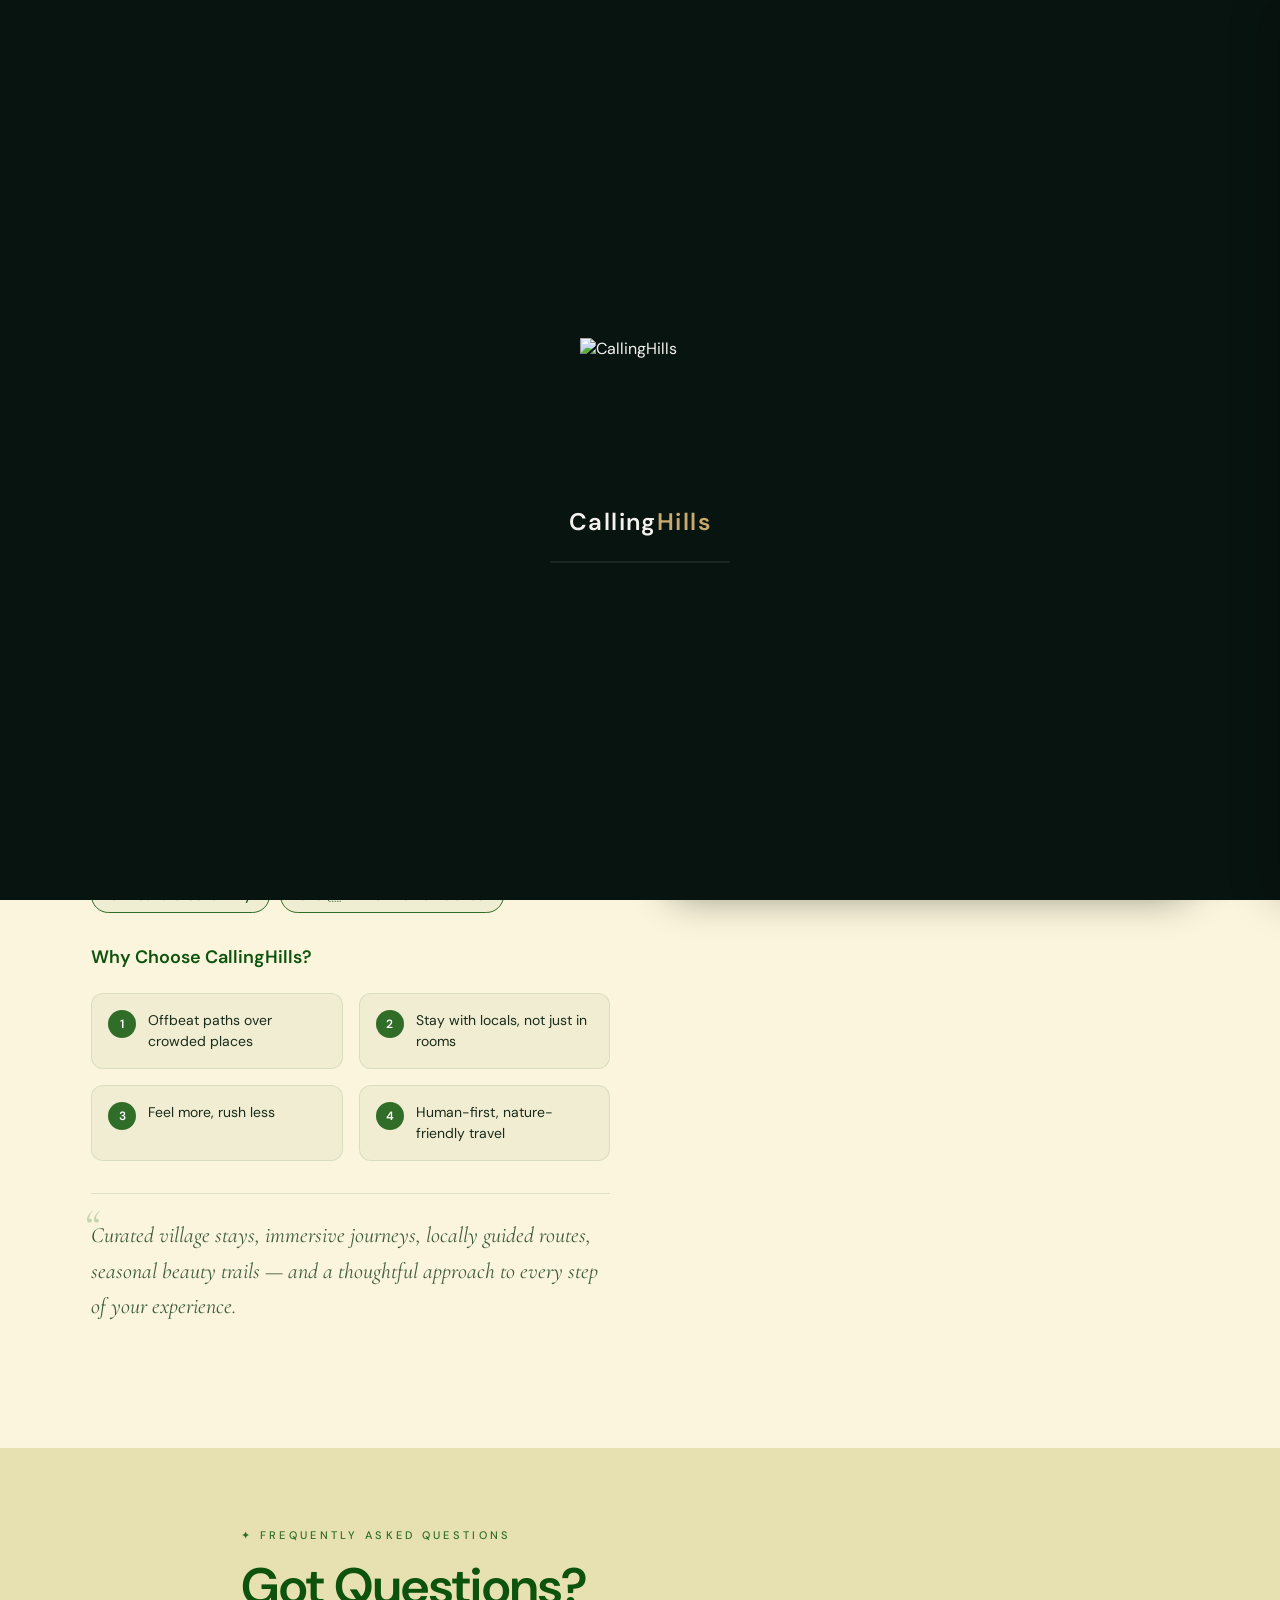
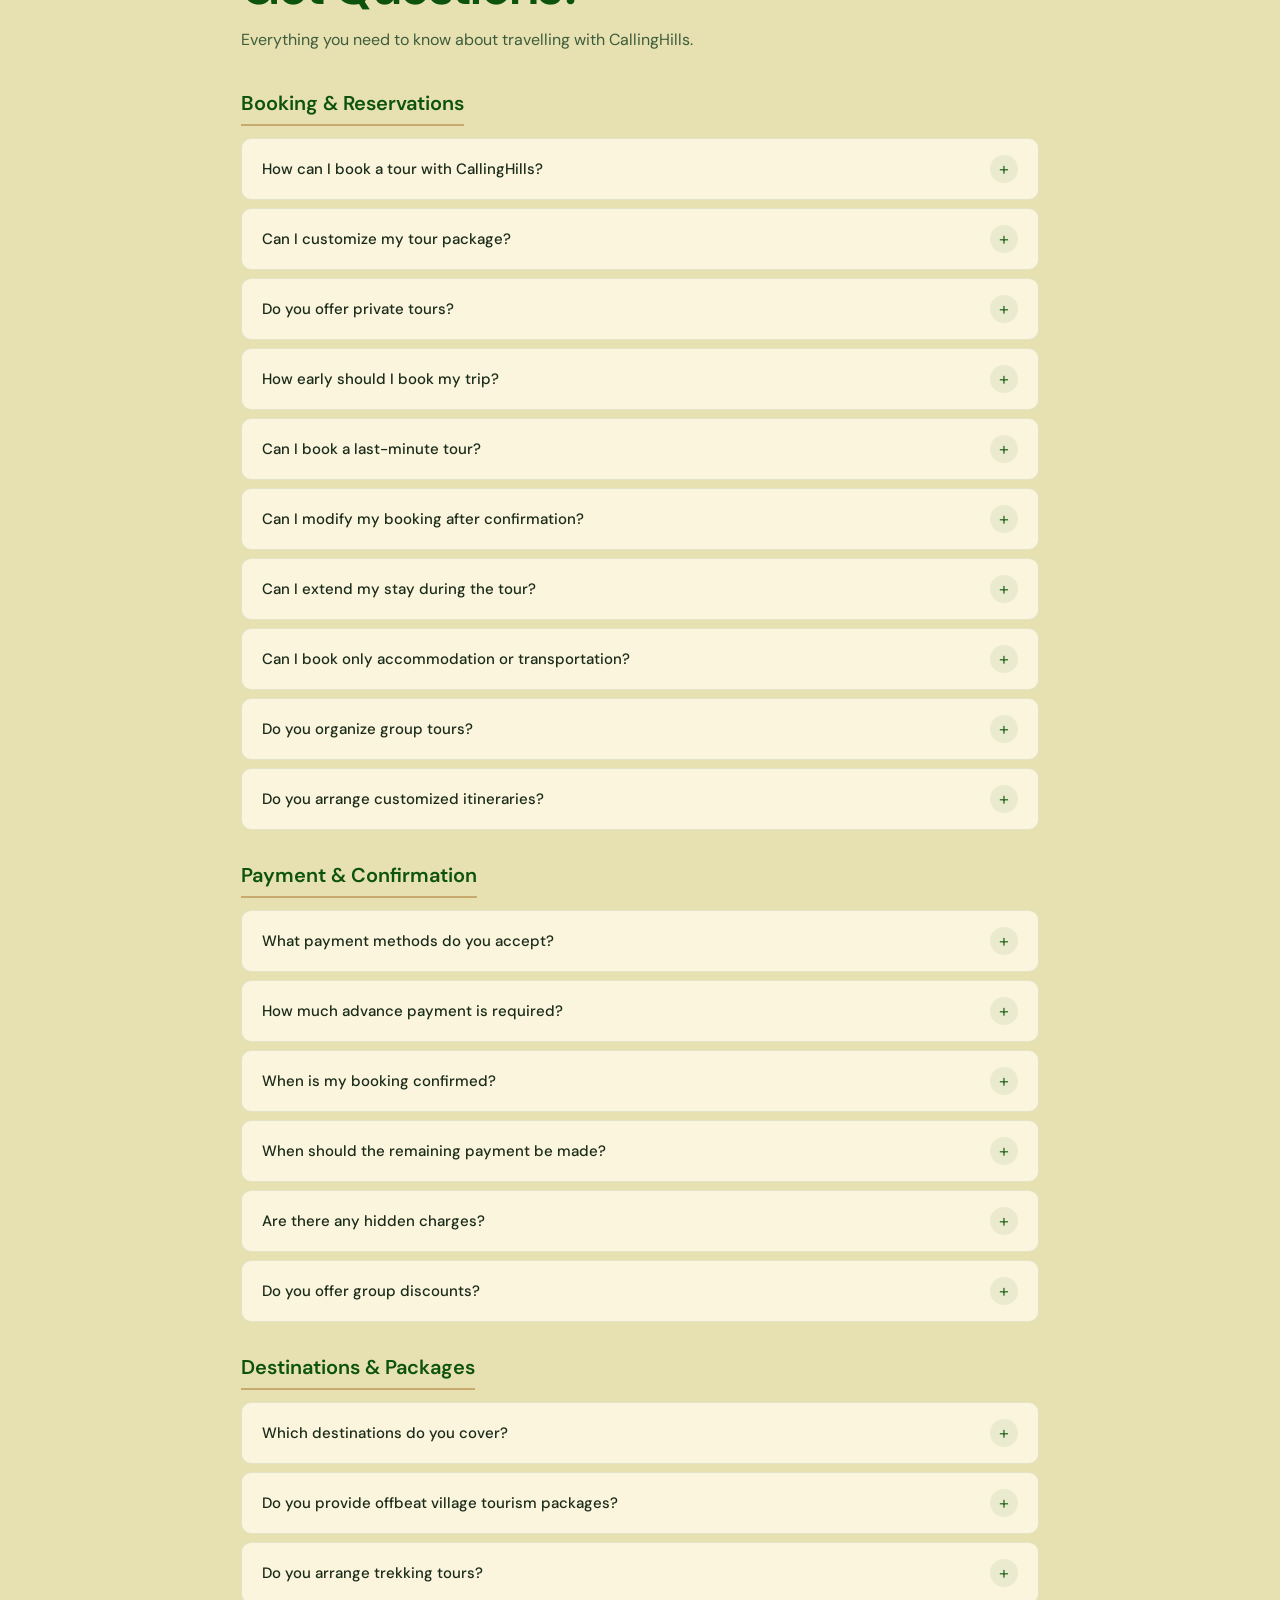
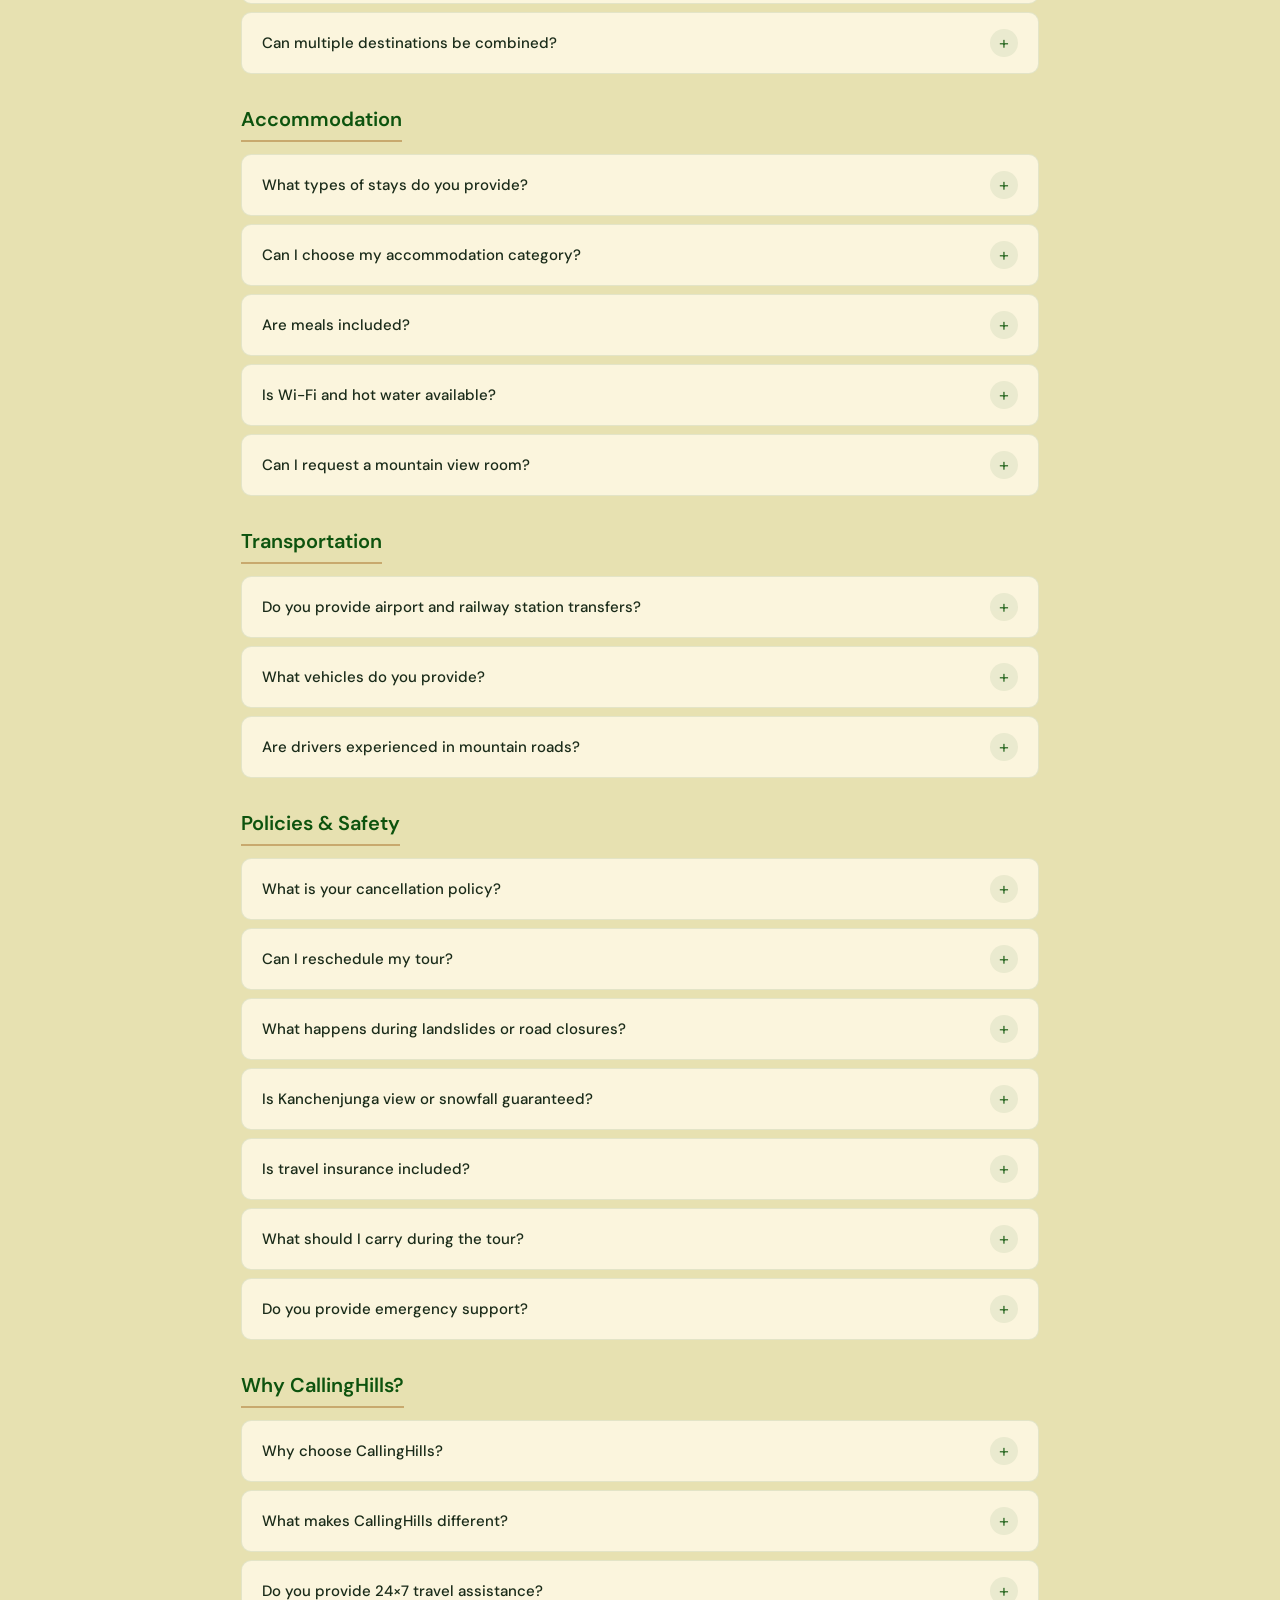
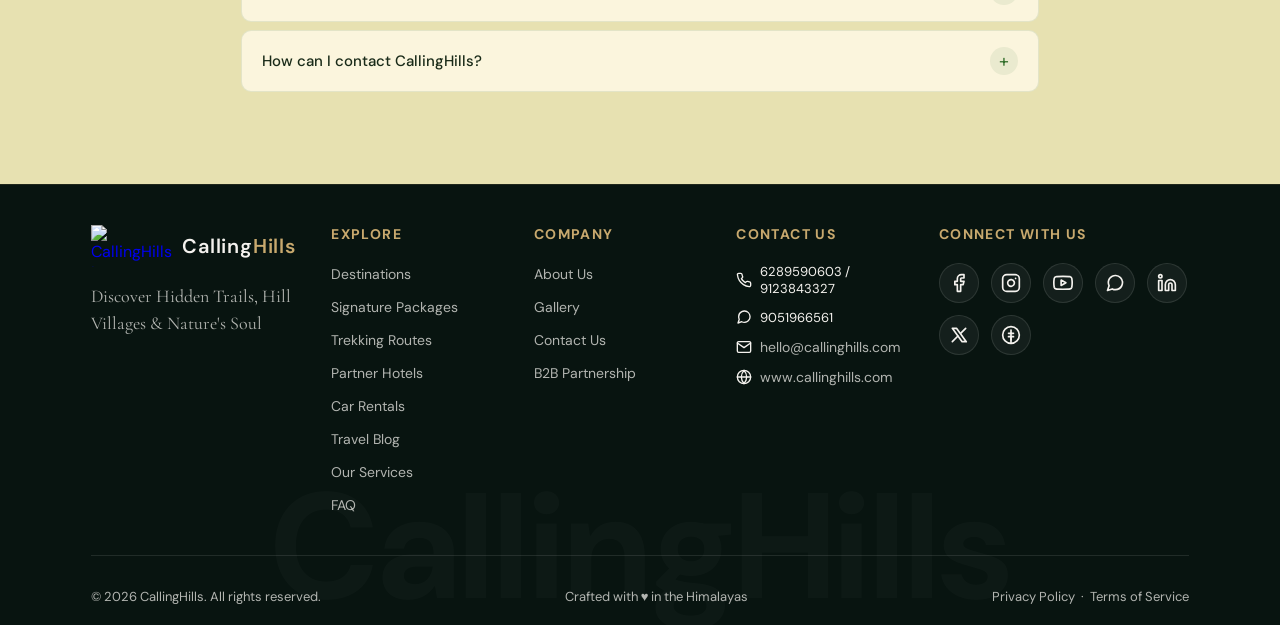
==== commit 68e383b3: "Update HTML pages" ====
--- a/about.html
+++ b/about.html
@@ -3,7 +3,7 @@
 <head>
     <meta charset="UTF-8">
     <meta name="viewport" content="width=device-width, initial-scale=1.0">
-    <title>CallingHills â€” Offbeat Himalayan Journeys | Darjeeling Â· Kalimpong Â· Dooars Â· Sikkim</title>
+    <title>CallingHills — Offbeat Himalayan Journeys | Darjeeling · Kalimpong · Dooars · Sikkim</title>
     <meta name="description" content="Discover soulful, offbeat Himalayan travel experiences across Darjeeling, Kalimpong, Dooars & Sikkim. Handcrafted journeys that answer with adventure.">
 
     <!-- Fonts -->
@@ -18,7 +18,7 @@
 </head>
 <body>
     <div class="ambient-gradient-bg"></div>
-    <!-- â•â•â•â•â•â•â•â•â•â•â• LOADER â•â•â•â•â•â•â•â•â•â•â• -->
+    <!-- ═══════════ LOADER ═══════════ -->
     <div class="loader" id="loader">
         <img src="./logo up.jpeg" alt="CallingHills" class="loader-logo-img" style="width: 120px; height: 120px; margin-bottom: 24px;">
         <div class="loader-brand">Calling<span>Hills</span></div>
@@ -27,7 +27,7 @@
         </div>
     </div>
 
-    <!-- â•â•â•â•â•â•â•â•â•â•â• NAVBAR â•â•â•â•â•â•â•â•â•â•â• -->
+    <!-- ═══════════ NAVBAR ═══════════ -->
     <nav class="navbar" id="navbar">
         <a href="./index.html" class="nav-logo" id="nav-logo">
             <img src="./logo up.jpeg" alt="CallingHills Logo" class="nav-logo-img" style="height: 42px; width: auto; ">
@@ -73,7 +73,7 @@
 <div style="height: 72px;"></div>
 <section class="about-section" id="about">
         <div class="about-container">
-            <div class="section-tag">âœ¦ OUR STORY</div>
+            <div class="section-tag">✦ OUR STORY</div>
             <h2 class="section-title">A Journey Born in the Hills</h2>
 
             <div class="about-grid">
@@ -83,7 +83,7 @@
                     <p>A nature-rooted travel platform based in North Bengal, offering soulful, offbeat, and emotionally engaging journeys across the Himalayas.</p>
 
                     <h3>What We Do</h3>
-                    <p>We curate eco-conscious tours through hidden villages, forest trails, and cultural landscapes across Darjeeling, Kalimpong, Dooars & Sikkim â€” connecting travellers to the places that most people never find on a map.</p>
+                    <p>We curate eco-conscious tours through hidden villages, forest trails, and cultural landscapes across Darjeeling, Kalimpong, Dooars & Sikkim — connecting travellers to the places that most people never find on a map.</p>
 
                     <h3>Our Vision</h3>
                     <p>To build a sustainable hill tourism model that honours nature, uplifts local lives, and helps travellers reconnect with their inner rhythm.</p>
@@ -122,7 +122,7 @@
 
                     <!-- Speciality Quote -->
                     <div class="speciality-quote">
-                        Curated village stays, immersive journeys, locally guided routes, seasonal beauty trails â€” and a thoughtful approach to every step of your experience.
+                        Curated village stays, immersive journeys, locally guided routes, seasonal beauty trails — and a thoughtful approach to every step of your experience.
                     </div>
                 </div>
 
@@ -140,7 +140,7 @@
                         <h3 class="team-heading">Meet Our Co-Founders</h3>
                         <div class="team-list">
                             <div class="team-card">
-                                <img src="Arijit Sarkar.webp" alt="Arijit Sarkar â€” Co-Founder" class="team-pic">
+                                <img src="Arijit Sarkar.webp" alt="Arijit Sarkar — Co-Founder" class="team-pic">
                                 <div class="team-info">
                                     <h4 class="team-name">Arijit Sarkar</h4>
                                     <span class="team-role">Co-Founder & Explorer</span>
@@ -149,7 +149,7 @@
                             </div>
                             
                             <div class="team-card">
-                                <img src="Aindrila Tah.webp" alt="Aindrila Tah â€” Co-Founder" class="team-pic">
+                                <img src="Aindrila Tah.webp" alt="Aindrila Tah — Co-Founder" class="team-pic">
                                 <div class="team-info">
                                     <h4 class="team-name">Aindrila Tah</h4>
                                     <span class="team-role">Co-Founder & Community Coordinator</span>
@@ -163,10 +163,10 @@
         </div>
     </section>
 
-<!-- â•â•â•â•â•â•â•â•â•â•â• FAQ SECTION â•â•â•â•â•â•â•â•â•â•â• -->
+<!-- ═══════════ FAQ SECTION ═══════════ -->
 <section class="faq-section" id="faq">
     <div class="faq-container">
-        <div class="section-tag">âœ¦ FREQUENTLY ASKED QUESTIONS</div>
+        <div class="section-tag">✦ FREQUENTLY ASKED QUESTIONS</div>
         <h2 class="section-title" style="margin-bottom: 12px;">Got Questions?</h2>
         <p style="font-family: var(--font-body); font-size: 16px; color: var(--ch-text-mid); max-width: 550px; margin-bottom: 40px;">Everything you need to know about travelling with CallingHills.</p>
 
@@ -176,7 +176,7 @@
             <div class="faq-item"><button class="faq-question">How can I book a tour with CallingHills?<span class="faq-icon">+</span></button><div class="faq-answer"><p>You can book through our website, WhatsApp, phone call or email. Our team will assist you with destination selection, package details, availability and payment instructions.</p></div></div>
             <div class="faq-item"><button class="faq-question">Can I customize my tour package?<span class="faq-icon">+</span></button><div class="faq-answer"><p>Yes. All packages can be customized according to your budget, travel dates, group size, accommodation preference and sightseeing interests.</p></div></div>
             <div class="faq-item"><button class="faq-question">Do you offer private tours?<span class="faq-icon">+</span></button><div class="faq-answer"><p>Yes. We provide private, family, honeymoon, corporate, educational and group tours.</p></div></div>
-            <div class="faq-item"><button class="faq-question">How early should I book my trip?<span class="faq-icon">+</span></button><div class="faq-answer"><p>We recommend booking at least 15â€“30 days in advance. During peak seasons, earlier booking is advisable.</p></div></div>
+            <div class="faq-item"><button class="faq-question">How early should I book my trip?<span class="faq-icon">+</span></button><div class="faq-answer"><p>We recommend booking at least 15–30 days in advance. During peak seasons, earlier booking is advisable.</p></div></div>
             <div class="faq-item"><button class="faq-question">Can I book a last-minute tour?<span class="faq-icon">+</span></button><div class="faq-answer"><p>Yes. Last-minute bookings are accepted subject to availability.</p></div></div>
             <div class="faq-item"><button class="faq-question">Can I modify my booking after confirmation?<span class="faq-icon">+</span></button><div class="faq-answer"><p>Yes. Modifications are subject to availability and operational feasibility.</p></div></div>
             <div class="faq-item"><button class="faq-question">Can I extend my stay during the tour?<span class="faq-icon">+</span></button><div class="faq-answer"><p>Yes. Additional nights can be arranged subject to availability and additional charges.</p></div></div>
@@ -189,9 +189,9 @@
         <div class="faq-category">
             <h3 class="faq-category-title">Payment & Confirmation</h3>
             <div class="faq-item"><button class="faq-question">What payment methods do you accept?<span class="faq-icon">+</span></button><div class="faq-answer"><p>UPI, bank transfer, NEFT, IMPS, cash deposit and approved digital payment methods.</p></div></div>
-            <div class="faq-item"><button class="faq-question">How much advance payment is required?<span class="faq-icon">+</span></button><div class="faq-answer"><p>10%â€“30% advance payment is required for booking confirmation.</p></div></div>
+            <div class="faq-item"><button class="faq-question">How much advance payment is required?<span class="faq-icon">+</span></button><div class="faq-answer"><p>10%–30% advance payment is required for booking confirmation.</p></div></div>
             <div class="faq-item"><button class="faq-question">When is my booking confirmed?<span class="faq-icon">+</span></button><div class="faq-answer"><p>Your booking is confirmed after receiving the advance payment and final availability confirmation.</p></div></div>
-            <div class="faq-item"><button class="faq-question">When should the remaining payment be made?<span class="faq-icon">+</span></button><div class="faq-answer"><p>The remaining 70%â€“90% payment must be cleared during the tour, preferably on the first night or latest by the second day.</p></div></div>
+            <div class="faq-item"><button class="faq-question">When should the remaining payment be made?<span class="faq-icon">+</span></button><div class="faq-answer"><p>The remaining 70%–90% payment must be cleared during the tour, preferably on the first night or latest by the second day.</p></div></div>
             <div class="faq-item"><button class="faq-question">Are there any hidden charges?<span class="faq-icon">+</span></button><div class="faq-answer"><p>No. CallingHills follows a transparent pricing policy.</p></div></div>
             <div class="faq-item"><button class="faq-question">Do you offer group discounts?<span class="faq-icon">+</span></button><div class="faq-answer"><p>Special discounts may be available for large groups.</p></div></div>
         </div>
@@ -240,8 +240,8 @@
             <h3 class="faq-category-title">Why CallingHills?</h3>
             <div class="faq-item"><button class="faq-question">Why choose CallingHills?<span class="faq-icon">+</span></button><div class="faq-answer"><p>CallingHills combines local expertise, authentic experiences, personalized service, transparent pricing and trusted travel partnerships to deliver memorable Himalayan journeys.</p></div></div>
             <div class="faq-item"><button class="faq-question">What makes CallingHills different?<span class="faq-icon">+</span></button><div class="faq-answer"><p>Our focus on authentic local experiences, offbeat destinations, community-based tourism and personalized travel planning sets us apart.</p></div></div>
-            <div class="faq-item"><button class="faq-question">Do you provide 24Ã—7 travel assistance?<span class="faq-icon">+</span></button><div class="faq-answer"><p>Yes. Our team remains available to assist guests throughout their journey.</p></div></div>
-            <div class="faq-item"><button class="faq-question">How can I contact CallingHills?<span class="faq-icon">+</span></button><div class="faq-answer"><p>WhatsApp: +91 9051966561 Â· Call: +91 6289590603 / +91 9123843327 Â· Email: hello@callinghills.com Â· Website: www.callinghills.com</p></div></div>
+            <div class="faq-item"><button class="faq-question">Do you provide 24×7 travel assistance?<span class="faq-icon">+</span></button><div class="faq-answer"><p>Yes. Our team remains available to assist guests throughout their journey.</p></div></div>
+            <div class="faq-item"><button class="faq-question">How can I contact CallingHills?<span class="faq-icon">+</span></button><div class="faq-answer"><p>WhatsApp: +91 9051966561 · Call: +91 6289590603 / +91 9123843327 · Email: hello@callinghills.com · Website: www.callinghills.com</p></div></div>
         </div>
     </div>
 </section>
@@ -253,7 +253,7 @@
         &uarr;
     </button>
 
-    <!-- â•â•â•â•â•â•â•â•â•â•â• FOOTER â•â•â•â•â•â•â•â•â•â•â• -->
+    <!-- ═══════════ FOOTER ═══════════ -->
     <footer class="footer">
         <div class="footer-watermark">CallingHills</div>
         <div class="footer-container">
@@ -333,7 +333,7 @@
     <!-- Back to top -->
     <button class="back-to-top" id="back-to-top" aria-label="Back to top">&uarr;</button>
 
-    <!-- â•â•â•â•â•â•â•â•â•â•â• MODAL & CART SYSTEM â•â•â•â•â•â•â•â•â•â•â• -->
+    <!-- ═══════════ MODAL & CART SYSTEM ═══════════ -->
     <div class="enquiry-modal" id="enquiry-modal">
         <div class="enquiry-modal-content">
             <button class="modal-close" onclick="closeEnquiryModal()">&times;</button>
@@ -367,7 +367,7 @@
         </div>
     </div>
 
-    <!-- Libraries (loaded from CDN â€” no Node.js needed) -->
+    <!-- Libraries (loaded from CDN — no Node.js needed) -->
     <script src="https://cdnjs.cloudflare.com/ajax/libs/gsap/3.12.5/gsap.min.js"></script>
     <script src="https://cdnjs.cloudflare.com/ajax/libs/gsap/3.12.5/ScrollTrigger.min.js"></script>
     <script src="https://cdnjs.cloudflare.com/ajax/libs/three.js/r128/three.min.js"></script>
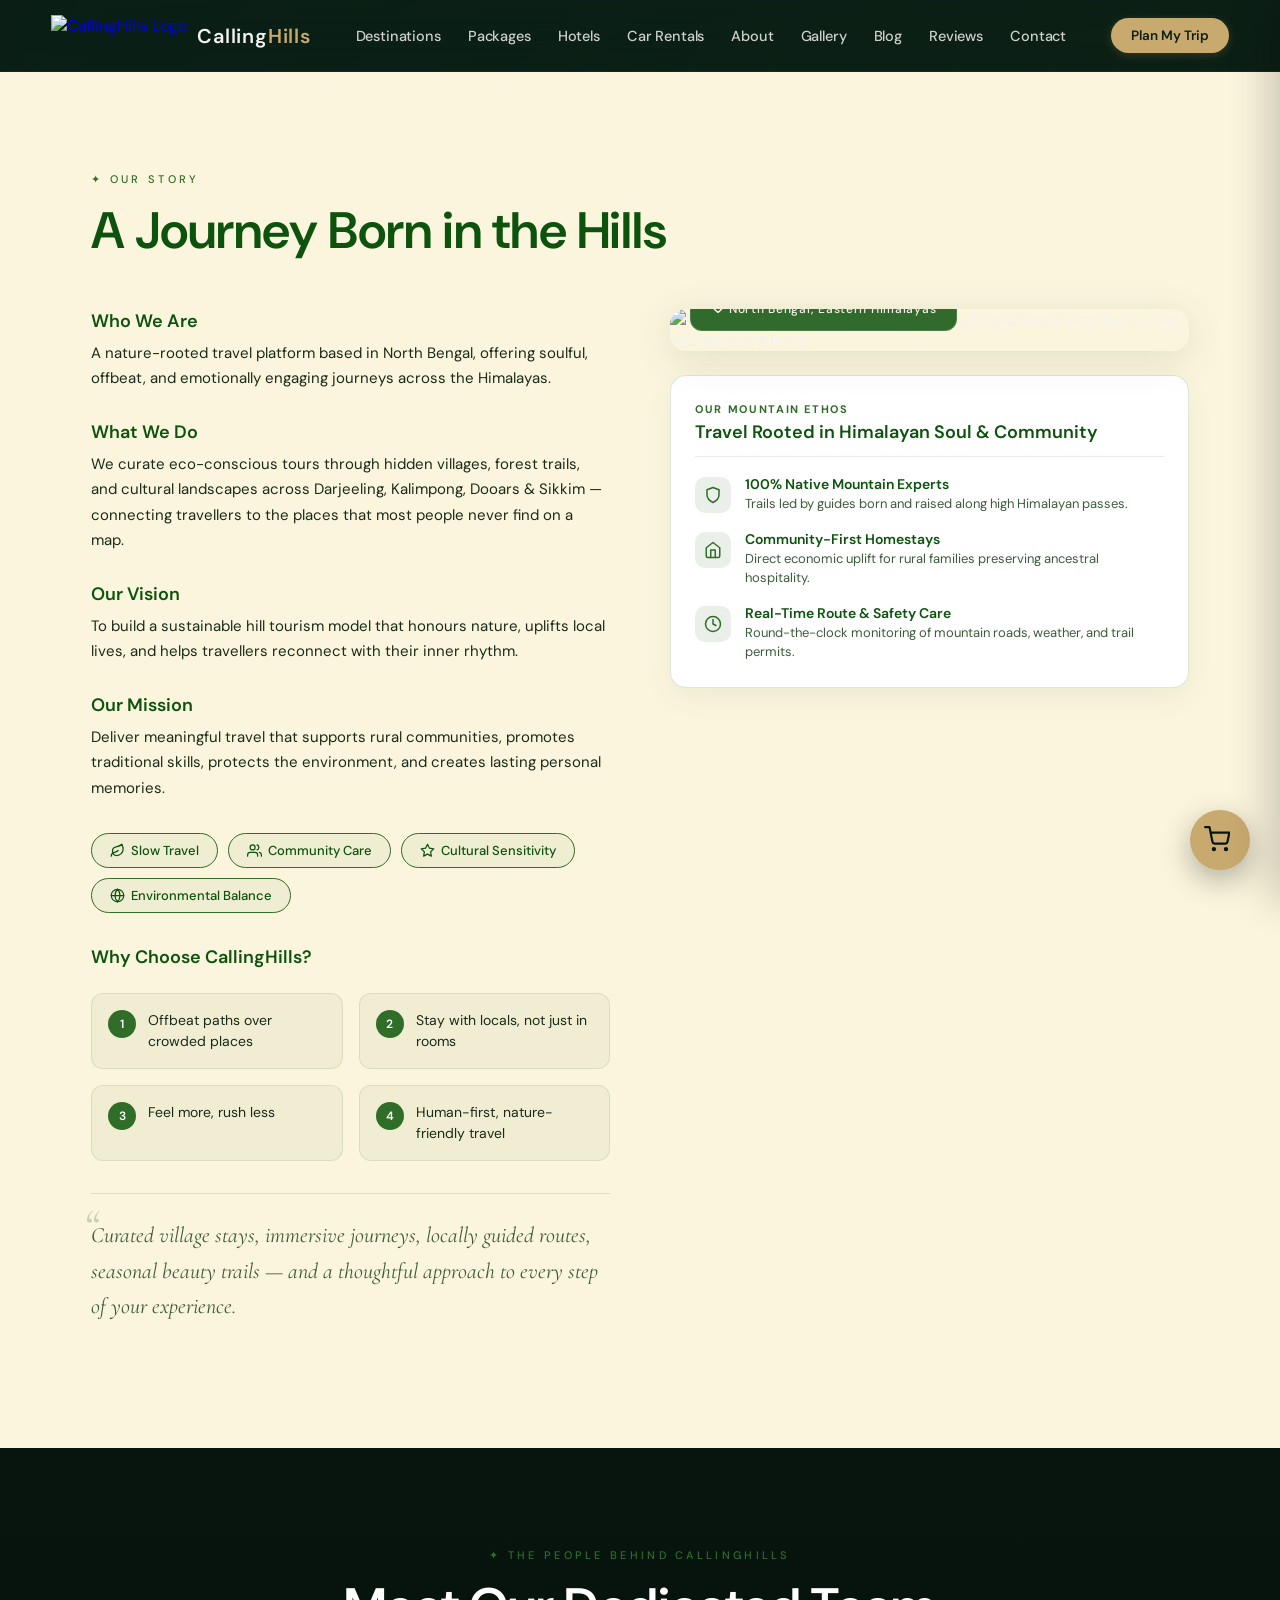
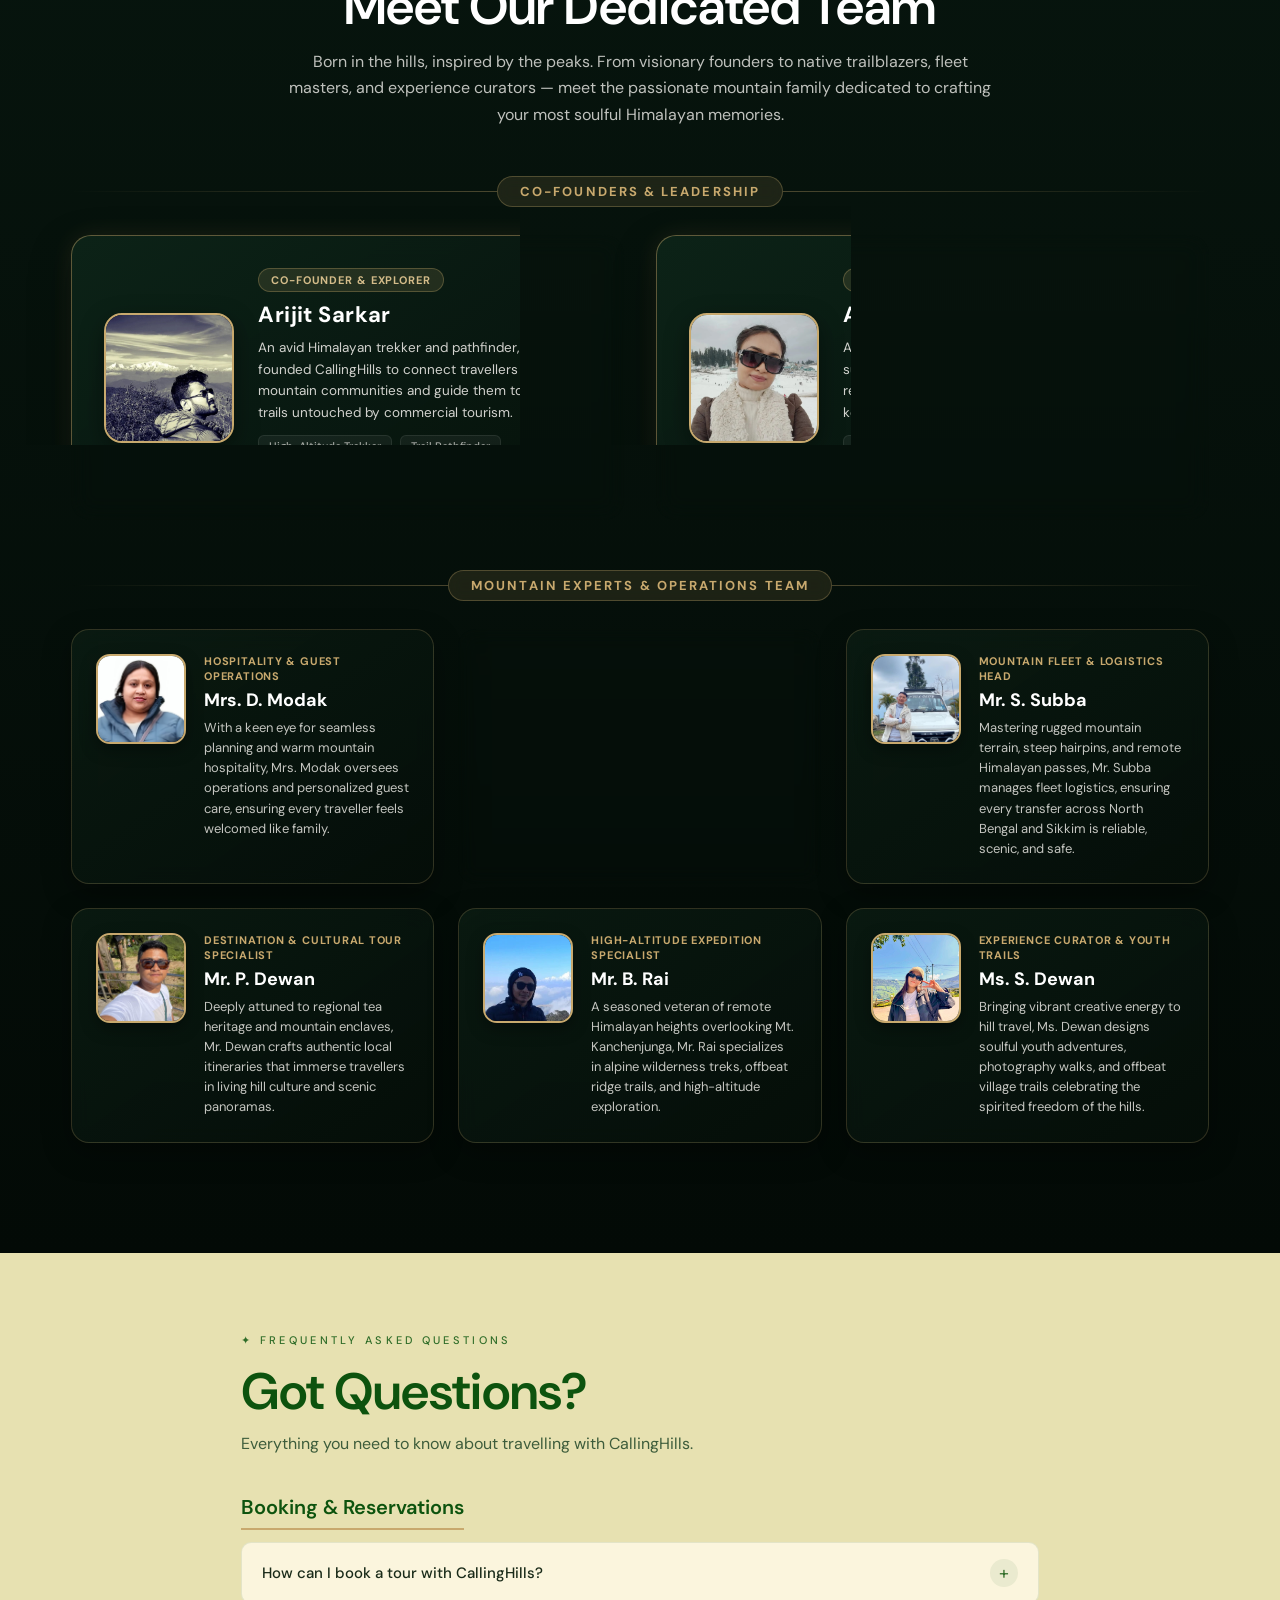
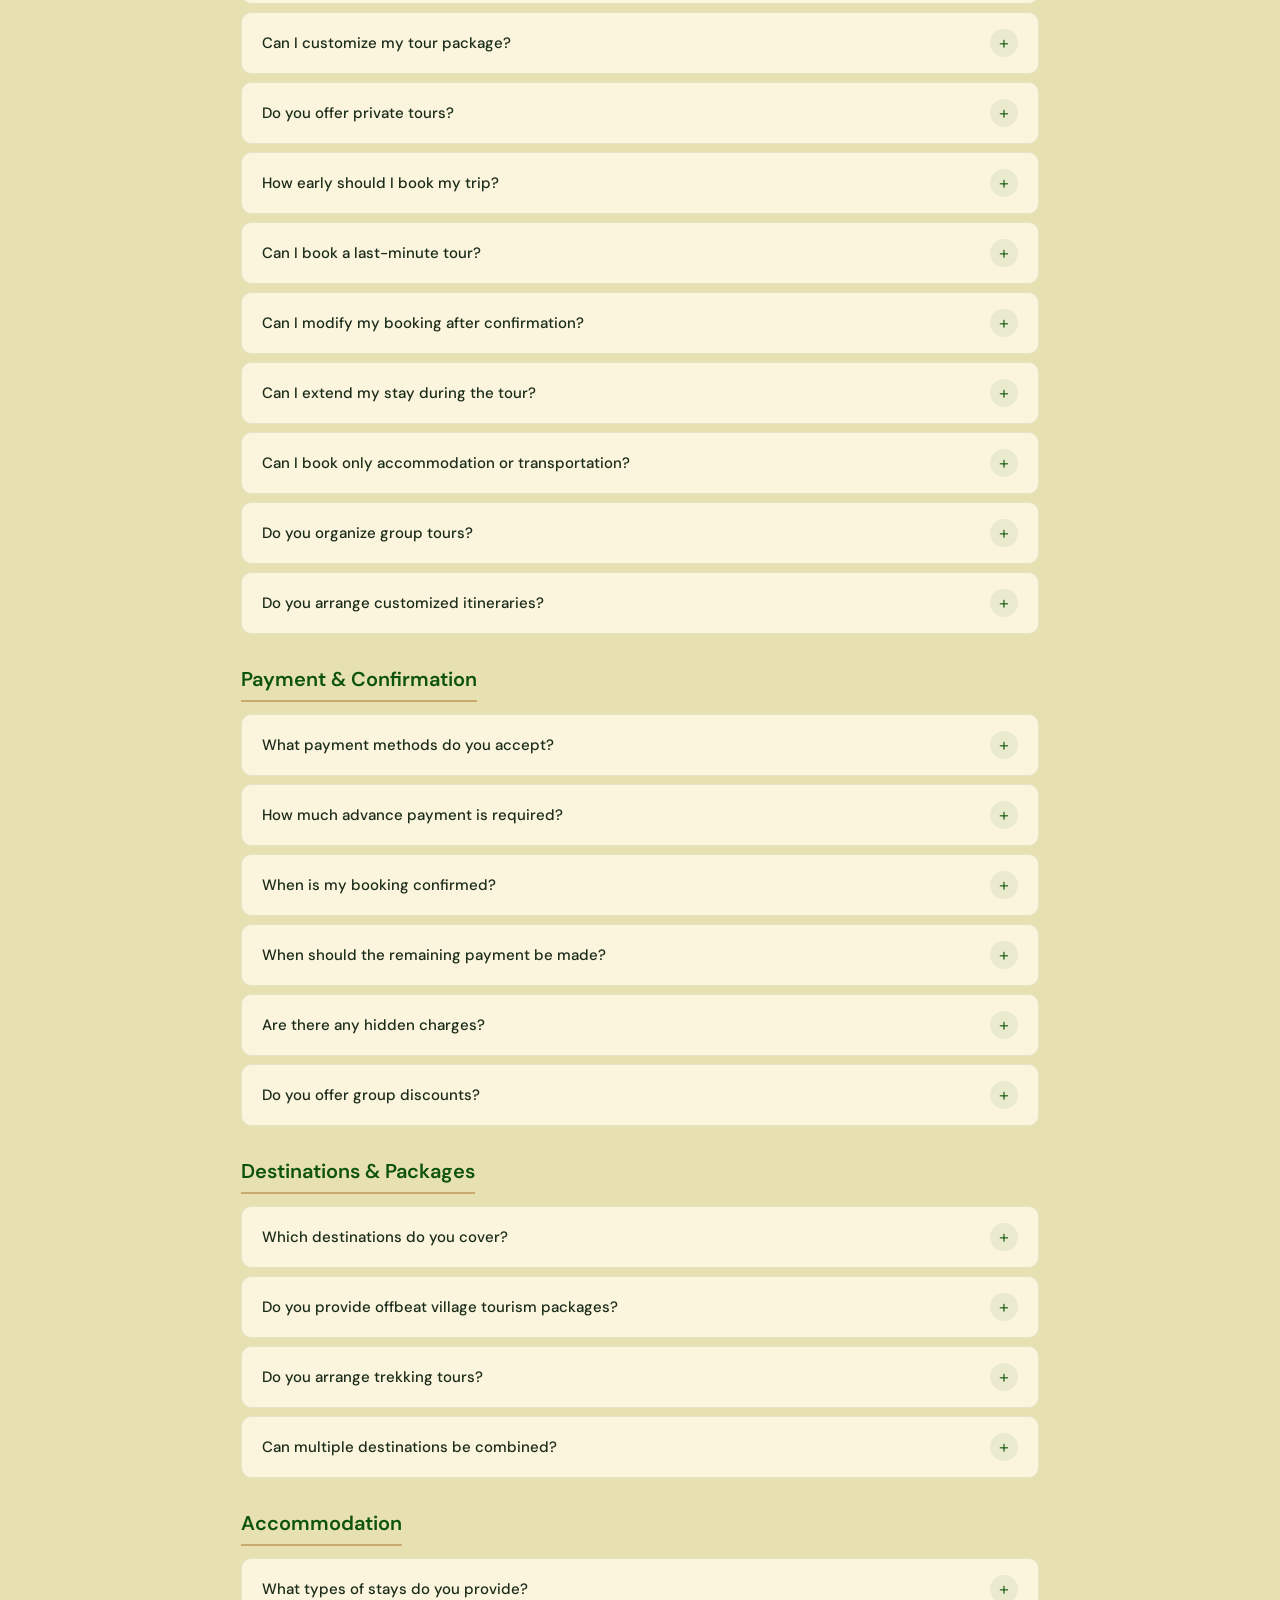
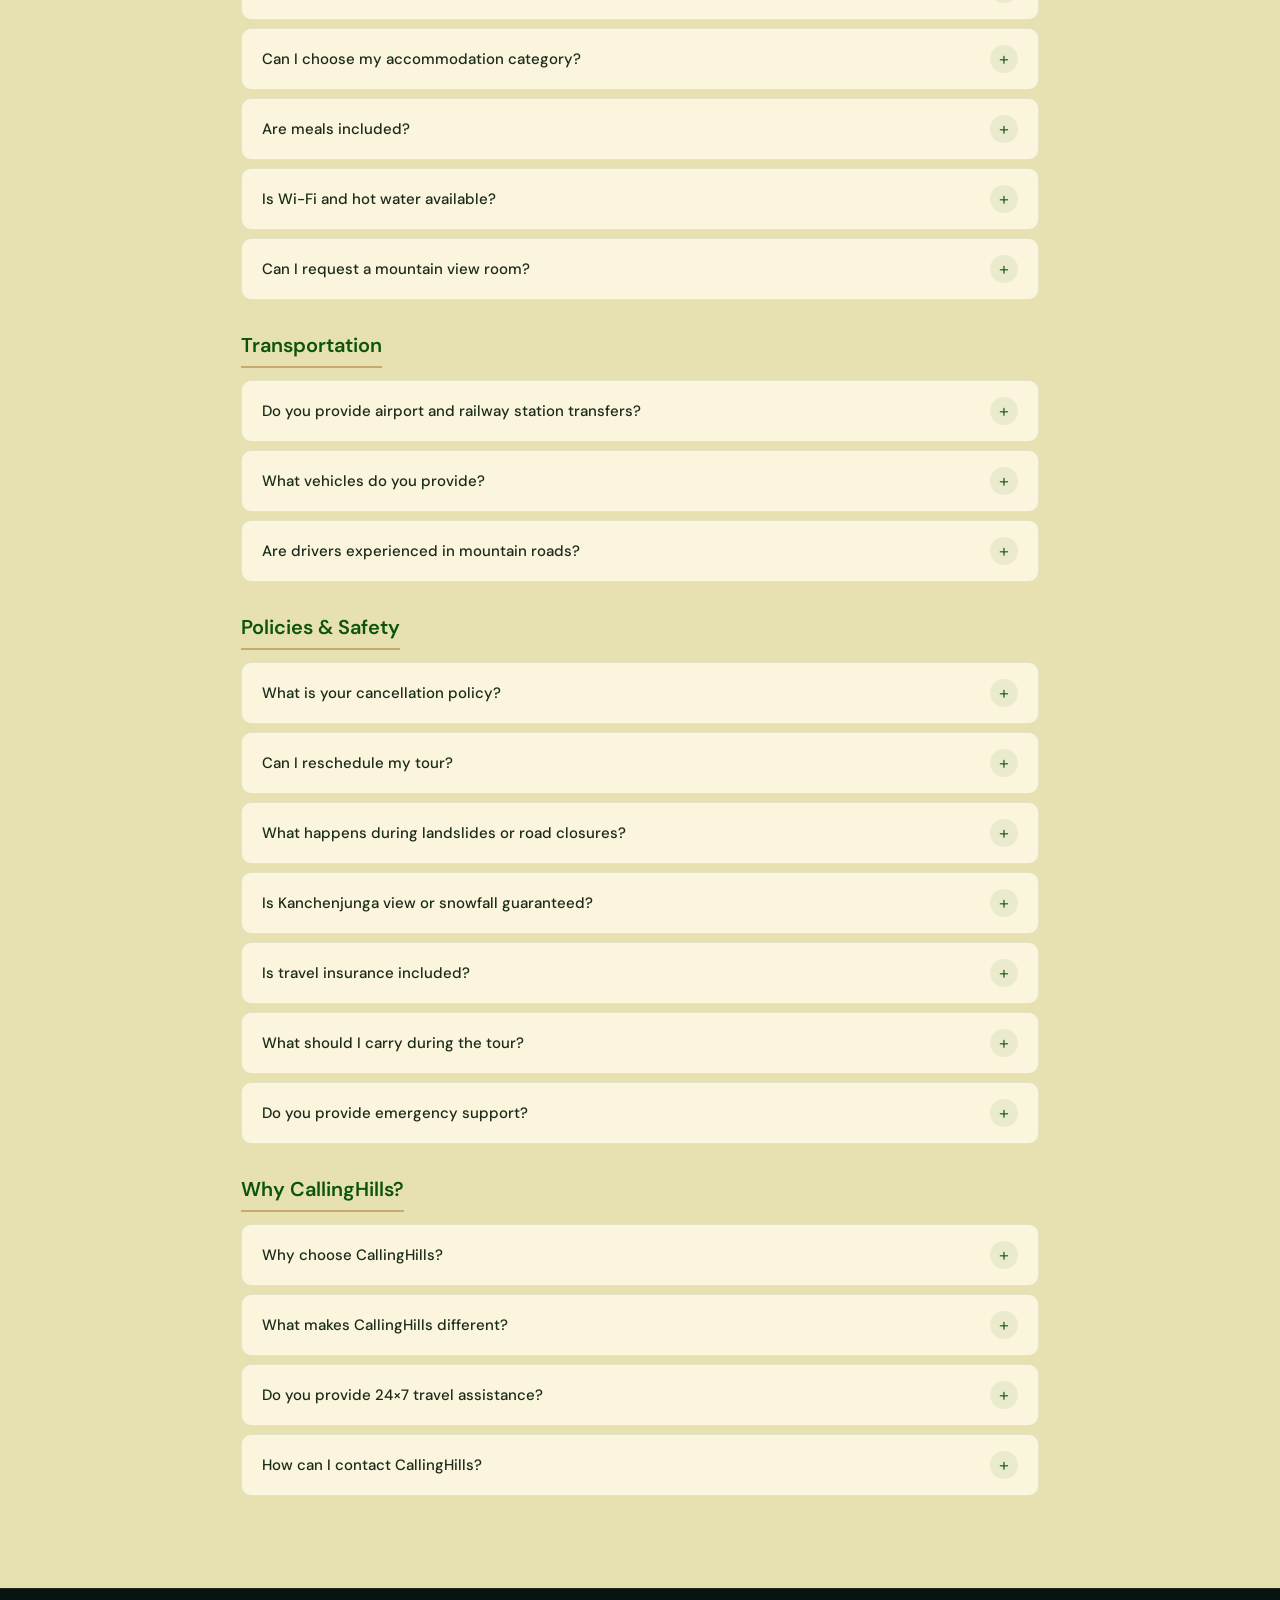
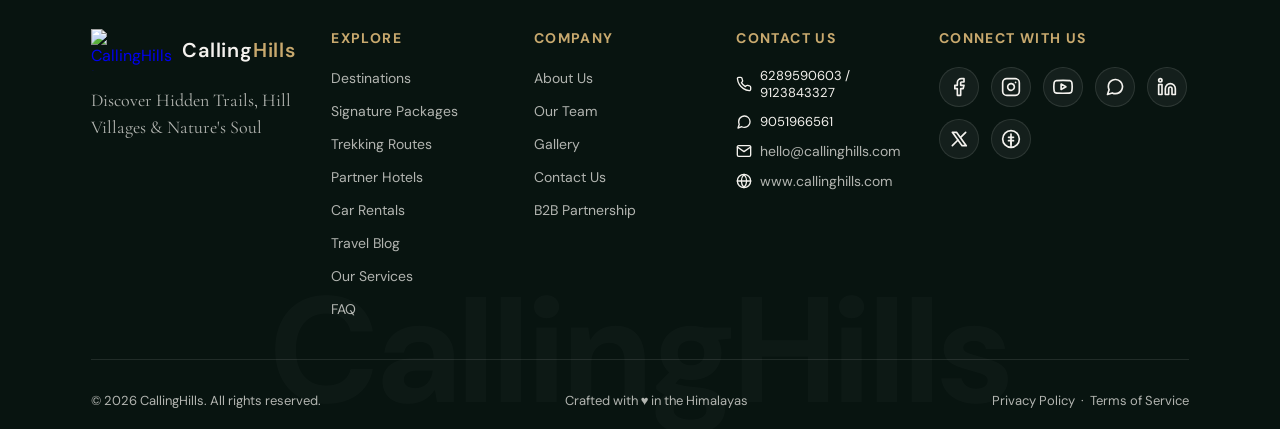
==== commit 09df31ba: "Add Admin Panel, WhatsApp enquiry integration, package share button fixes, and mobile refinements" ====
--- a/about.html
+++ b/about.html
@@ -1,4 +1,4 @@
-﻿<!DOCTYPE html>
+<!DOCTYPE html>
 <html lang="en">
 <head>
     <meta charset="UTF-8">
@@ -13,7 +13,7 @@
 
 
 
-    <link rel="stylesheet" href="./css/main.css?v=2">
+    <link rel="stylesheet" href="./css/main.css?v=3">
     <link rel="icon" type="image/png" href="./logo up.jpeg">
 </head>
 <body>
@@ -93,10 +93,22 @@
 
                     <!-- Core Values -->
                     <div class="core-values">
-                        <span class="value-pill">ðŸŒ¿ Slow Travel</span>
-                        <span class="value-pill">ðŸ¤ Community Care</span>
-                        <span class="value-pill">ðŸŽ­ Cultural Sensitivity</span>
-                        <span class="value-pill">ðŸŒ Environmental Balance</span>
+                        <span class="value-pill">
+                            <svg width="15" height="15" viewBox="0 0 24 24" fill="none" stroke="currentColor" stroke-width="2" stroke-linecap="round" stroke-linejoin="round" style="flex-shrink: 0;"><path d="M11 20A7 7 0 0 1 9.8 6.1C15.5 5 17 4.48 19 2c1 2 2 4.18 2 8 0 5.5-4.78 10-10 10Z"></path><path d="M2 21c0-3 1.85-5.36 5.08-6C9.5 14.52 12 13 13 12"></path></svg>
+                            Slow Travel
+                        </span>
+                        <span class="value-pill">
+                            <svg width="15" height="15" viewBox="0 0 24 24" fill="none" stroke="currentColor" stroke-width="2" stroke-linecap="round" stroke-linejoin="round" style="flex-shrink: 0;"><path d="M17 21v-2a4 4 0 0 0-4-4H5a4 4 0 0 0-4 4v2"></path><circle cx="9" cy="7" r="4"></circle><path d="M23 21v-2a4 4 0 0 0-3-3.87"></path><path d="M16 3.13a4 4 0 0 1 0 7.75"></path></svg>
+                            Community Care
+                        </span>
+                        <span class="value-pill">
+                            <svg width="15" height="15" viewBox="0 0 24 24" fill="none" stroke="currentColor" stroke-width="2" stroke-linecap="round" stroke-linejoin="round" style="flex-shrink: 0;"><polygon points="12 2 15.09 8.26 22 9.27 17 14.14 18.18 21.02 12 17.77 5.82 21.02 7 14.14 2 9.27 8.91 8.26 12 2"></polygon></svg>
+                            Cultural Sensitivity
+                        </span>
+                        <span class="value-pill">
+                            <svg width="15" height="15" viewBox="0 0 24 24" fill="none" stroke="currentColor" stroke-width="2" stroke-linecap="round" stroke-linejoin="round" style="flex-shrink: 0;"><circle cx="12" cy="12" r="10"></circle><path d="M12 2a14.5 14.5 0 0 0 0 20 14.5 14.5 0 0 0 0-20"></path><path d="M2 12h20"></path></svg>
+                            Environmental Balance
+                        </span>
                     </div>
 
                     <!-- Why Choose Us -->
@@ -126,37 +138,180 @@
                     </div>
                 </div>
 
-                <!-- Right Column: Image & Team Portfolio -->
+                <!-- Right Column: Image & Highlights -->
                 <div class="about-right-col">
-                    <div class="about-image" style="margin-bottom: 32px;">
+                    <div class="about-image">
                         <img src="about-village.png" alt="Misty Himalayan hill village at dawn with traditional wooden houses and terraced fields" loading="lazy">
                         <div class="about-image-badge">
-                            <span>ðŸ“ North Bengal, Eastern Himalayas</span>
-                        </div>
-                    </div>
-                    
-                    <!-- Team Portfolio -->
-                    <div class="about-team">
-                        <h3 class="team-heading">Meet Our Co-Founders</h3>
-                        <div class="team-list">
-                            <div class="team-card">
-                                <img src="Arijit Sarkar.webp" alt="Arijit Sarkar — Co-Founder" class="team-pic">
-                                <div class="team-info">
-                                    <h4 class="team-name">Arijit Sarkar</h4>
-                                    <span class="team-role">Co-Founder & Explorer</span>
-                                    <p class="team-bio">An avid Himalayan trekker and pathfinder, Arijit co-founded CallingHills to connect travellers with local mountain communities and guide them to pristine trails untouched by commercial tourism.</p>
+                            <svg width="14" height="14" viewBox="0 0 24 24" fill="none" stroke="currentColor" stroke-width="2.5" stroke-linecap="round" stroke-linejoin="round" style="flex-shrink: 0;"><path d="M21 10c0 7-9 13-9 13s-9-6-9-13a9 9 0 0 1 18 0z"></path><circle cx="12" cy="10" r="3"></circle></svg>
+                            <span>North Bengal, Eastern Himalayas</span>
+                        </div>
+                    </div>
+
+                    <!-- Himalayan Ethos Card -->
+                    <div class="about-highlights-card">
+                        <div class="highlight-head">
+                            <span class="highlight-tag">OUR MOUNTAIN ETHOS</span>
+                            <h4>Travel Rooted in Himalayan Soul & Community</h4>
+                        </div>
+                        <ul class="highlight-list">
+                            <li>
+                                <div class="hl-icon">
+                                    <svg width="18" height="18" viewBox="0 0 24 24" fill="none" stroke="currentColor" stroke-width="2" stroke-linecap="round" stroke-linejoin="round"><path d="M12 22s8-4 8-10V5l-8-3-8 3v7c0 6 8 10 8 10z"></path></svg>
                                 </div>
-                            </div>
-                            
-                            <div class="team-card">
-                                <img src="Aindrila Tah.webp" alt="Aindrila Tah — Co-Founder" class="team-pic">
-                                <div class="team-info">
-                                    <h4 class="team-name">Aindrila Tah</h4>
-                                    <span class="team-role">Co-Founder & Community Coordinator</span>
-                                    <p class="team-bio">A champion of rural community development and sustainable hospitality, Aindrila handles guest relations and collaborates with homestay hosts to keep traditional hospitality alive.</p>
+                                <div>
+                                    <strong>100% Native Mountain Experts</strong>
+                                    <p>Trails led by guides born and raised along high Himalayan passes.</p>
                                 </div>
-                            </div>
-                        </div>
+                            </li>
+                            <li>
+                                <div class="hl-icon">
+                                    <svg width="18" height="18" viewBox="0 0 24 24" fill="none" stroke="currentColor" stroke-width="2" stroke-linecap="round" stroke-linejoin="round"><path d="M3 9l9-7 9 7v11a2 2 0 0 1-2 2H5a2 2 0 0 1-2-2z"></path><polyline points="9 22 9 12 15 12 15 22"></polyline></svg>
+                                </div>
+                                <div>
+                                    <strong>Community-First Homestays</strong>
+                                    <p>Direct economic uplift for rural families preserving ancestral hospitality.</p>
+                                </div>
+                            </li>
+                            <li>
+                                <div class="hl-icon">
+                                    <svg width="18" height="18" viewBox="0 0 24 24" fill="none" stroke="currentColor" stroke-width="2" stroke-linecap="round" stroke-linejoin="round"><circle cx="12" cy="12" r="10"></circle><polyline points="12 6 12 12 16 14"></polyline></svg>
+                                </div>
+                                <div>
+                                    <strong>Real-Time Route & Safety Care</strong>
+                                    <p>Round-the-clock monitoring of mountain roads, weather, and trail permits.</p>
+                                </div>
+                            </li>
+                        </ul>
+                    </div>
+                </div>
+            </div>
+        </div>
+    </section>
+
+    <!-- ═ ═ ═ ═ ═ ═ ═ ═ ═ ═ ═  TEAM SECTION ═ ═ ═ ═ ═ ═ ═ ═ ═ ═ ═  -->
+    <section class="team-section" id="team">
+        <div class="team-container">
+            <div class="section-tag" style="justify-content: center;">✦ THE PEOPLE BEHIND CALLINGHILLS</div>
+            <h2 class="section-title" style="text-align: center; margin-bottom: 12px; color: #FFFFFF;">Meet Our Dedicated Team</h2>
+            <p class="team-section-subtitle">Born in the hills, inspired by the peaks. From visionary founders to native trailblazers, fleet masters, and experience curators — meet the passionate mountain family dedicated to crafting your most soulful Himalayan memories.</p>
+
+            <!-- Category: Co-Founders -->
+            <div class="team-category-header">
+                <span class="team-category-title">Co-Founders & Leadership</span>
+            </div>
+
+            <div class="founders-grid">
+                <!-- Arijit Sarkar -->
+                <div class="founder-card">
+                    <div class="founder-photo-wrap">
+                        <img src="./images/team/arijit-sarkar-crop.jpg" alt="Arijit Sarkar — Co-Founder & Explorer" class="founder-photo" loading="lazy">
+                    </div>
+                    <div class="founder-info">
+                        <span class="founder-badge">Co-Founder & Explorer</span>
+                        <h3 class="founder-name">Arijit Sarkar</h3>
+                        <p class="founder-bio">An avid Himalayan trekker and pathfinder, Arijit co-founded CallingHills to connect travellers with local mountain communities and guide them to pristine trails untouched by commercial tourism.</p>
+                        <div class="founder-tags">
+                            <span>High-Altitude Trekker</span>
+                            <span>Trail Pathfinder</span>
+                            <span>Expedition Planner</span>
+                        </div>
+                    </div>
+                </div>
+
+                <!-- Aindrila Tah -->
+                <div class="founder-card">
+                    <div class="founder-photo-wrap">
+                        <img src="./images/team/aindrila-tah-crop.jpg" alt="Aindrila Tah — Co-Founder & Community Coordinator" class="founder-photo" loading="lazy">
+                    </div>
+                    <div class="founder-info">
+                        <span class="founder-badge">Co-Founder & Community Coordinator</span>
+                        <h3 class="founder-name">Aindrila Tah</h3>
+                        <p class="founder-bio">A champion of rural community development and sustainable hospitality, Aindrila handles guest relations and collaborates with homestay hosts to keep traditional hospitality alive.</p>
+                        <div class="founder-tags">
+                            <span>Community Tourism</span>
+                            <span>Guest Relations</span>
+                            <span>Homestay Curation</span>
+                        </div>
+                    </div>
+                </div>
+            </div>
+
+            <!-- Category: Mountain Team -->
+            <div class="team-category-header" style="margin-top: 50px;">
+                <span class="team-category-title">Mountain Experts & Operations Team</span>
+            </div>
+
+            <div class="team-members-grid">
+                <!-- Mrs. D. Modak -->
+                <div class="member-card">
+                    <div class="member-photo-wrap">
+                        <img src="./images/team/mrs-d-modak-crop.jpg" alt="Mrs. D. Modak" class="member-photo" loading="lazy">
+                    </div>
+                    <div class="member-info">
+                        <span class="member-role">Hospitality & Guest Operations</span>
+                        <h4 class="member-name">Mrs. D. Modak</h4>
+                        <p class="member-bio">With a keen eye for seamless planning and warm mountain hospitality, Mrs. Modak oversees operations and personalized guest care, ensuring every traveller feels welcomed like family.</p>
+                    </div>
+                </div>
+
+                <!-- Mr. B. Rai (Trek Lead) -->
+                <div class="member-card">
+                    <div class="member-photo-wrap">
+                        <img src="./images/team/mr-b-rai-trek-crop.jpg" alt="Mr. B. Rai — Senior Trek Lead" class="member-photo" loading="lazy">
+                    </div>
+                    <div class="member-info">
+                        <span class="member-role">Senior Trek Lead & Route Pathfinder</span>
+                        <h4 class="member-name">Mr. B. Rai</h4>
+                        <p class="member-bio">Native to the Singalila ridgelines, Mr. Rai has guided countless adventurers safely across high-altitude trails, Sandakphu passes, Phalut heights, and hidden forest routes.</p>
+                    </div>
+                </div>
+
+                <!-- Mr. S. Subba (Mountain Fleet) -->
+                <div class="member-card">
+                    <div class="member-photo-wrap">
+                        <img src="./images/team/mr-s-subba-crop.jpg" alt="Mr. S. Subba — Mountain Fleet & Logistics" class="member-photo" loading="lazy">
+                    </div>
+                    <div class="member-info">
+                        <span class="member-role">Mountain Fleet & Logistics Head</span>
+                        <h4 class="member-name">Mr. S. Subba</h4>
+                        <p class="member-bio">Mastering rugged mountain terrain, steep hairpins, and remote Himalayan passes, Mr. Subba manages fleet logistics, ensuring every transfer across North Bengal and Sikkim is reliable, scenic, and safe.</p>
+                    </div>
+                </div>
+
+                <!-- Mr. P. Dewan (Destination Specialist) -->
+                <div class="member-card">
+                    <div class="member-photo-wrap">
+                        <img src="./images/team/mr-p-dewan-crop.jpg" alt="Mr. P. Dewan — Destination Specialist" class="member-photo" loading="lazy">
+                    </div>
+                    <div class="member-info">
+                        <span class="member-role">Destination & Cultural Tour Specialist</span>
+                        <h4 class="member-name">Mr. P. Dewan</h4>
+                        <p class="member-bio">Deeply attuned to regional tea heritage and mountain enclaves, Mr. Dewan crafts authentic local itineraries that immerse travellers in living hill culture and scenic panoramas.</p>
+                    </div>
+                </div>
+
+                <!-- Mr. B. Rai (Expedition Guide) -->
+                <div class="member-card">
+                    <div class="member-photo-wrap">
+                        <img src="./images/team/mr-b-rai-expedition-crop.jpg" alt="Mr. B. Rai — High-Altitude Expedition Specialist" class="member-photo" loading="lazy">
+                    </div>
+                    <div class="member-info">
+                        <span class="member-role">High-Altitude Expedition Specialist</span>
+                        <h4 class="member-name">Mr. B. Rai</h4>
+                        <p class="member-bio">A seasoned veteran of remote Himalayan heights overlooking Mt. Kanchenjunga, Mr. Rai specializes in alpine wilderness treks, offbeat ridge trails, and high-altitude exploration.</p>
+                    </div>
+                </div>
+
+                <!-- Ms. S. Dewan (Experience Curator) -->
+                <div class="member-card">
+                    <div class="member-photo-wrap">
+                        <img src="./images/team/ms-s-dewan-crop.jpg" alt="Ms. S. Dewan — Experience Curator" class="member-photo" loading="lazy">
+                    </div>
+                    <div class="member-info">
+                        <span class="member-role">Experience Curator & Youth Trails</span>
+                        <h4 class="member-name">Ms. S. Dewan</h4>
+                        <p class="member-bio">Bringing vibrant creative energy to hill travel, Ms. Dewan designs soulful youth adventures, photography walks, and offbeat village trails celebrating the spirited freedom of the hills.</p>
                     </div>
                 </div>
             </div>
@@ -283,6 +438,7 @@
                     <h4>Company</h4>
                     <ul>
                         <li><a href="./about.html">About Us</a></li>
+                        <li><a href="./about.html#team">Our Team</a></li>
                         <li><a href="./gallery.html">Gallery</a></li>
                         <li><a href="./contact.html">Contact Us</a></li>
                         <li><a href="./contact.html#b2b-enquiry">B2B Partnership</a></li>
--- a/css/main.css
+++ b/css/main.css
@@ -118,68 +118,80 @@
         .nav-links {
             display: flex;
             align-items: center;
-            gap: 36px;
+            gap: clamp(14px, 1.8vw, 26px);
             list-style: none;
+            margin: 0 clamp(14px, 2.2vw, 36px);
         }
 
         .nav-links a {
-            font-family: var(--font-heading);
-            font-size: 12px;
+            font-family: var(--font-body);
+            font-size: 14.5px;
             font-weight: 500;
-            letter-spacing: 0.18em;
-            text-transform: uppercase;
-            color: rgba(244, 242, 238, 0.65);
+            letter-spacing: -0.01em;
+            text-transform: none;
+            color: rgba(244, 242, 238, 0.84);
             text-decoration: none;
             position: relative;
-            padding: 4px 0;
-            transition: color 0.35s ease;
+            padding: 6px 2px;
+            transition: color 0.3s ease;
+            white-space: nowrap;
         }
 
         .nav-links a::after {
             content: '';
             position: absolute;
-            bottom: -2px;
+            bottom: 0px;
             left: 0;
             width: 0;
-            height: 1px;
+            height: 2px;
             background: var(--ch-gold);
-            transition: width 0.4s var(--ease-out-expo);
+            border-radius: 2px;
+            transition: width 0.3s var(--ease-out-expo);
         }
 
         .nav-links a:hover {
-            color: var(--ch-mist);
-        }
-
-        .nav-links a:hover::after {
+            color: #ffffff;
+        }
+
+        .nav-links a:hover::after,
+        .nav-links a.active::after {
             width: 100%;
+        }
+
+        .nav-links a.active {
+            color: var(--ch-gold);
+            font-weight: 600;
         }
 
         .nav-right {
             display: flex;
             align-items: center;
             gap: 16px;
+            flex-shrink: 0;
         }
 
         .nav-cta {
-            font-family: var(--font-heading);
-            font-size: 12px;
-            font-weight: 500;
-            letter-spacing: 0.14em;
-            text-transform: uppercase;
+            font-family: var(--font-body);
+            font-size: 13.5px;
+            font-weight: 600;
+            letter-spacing: normal;
+            text-transform: none;
             color: var(--ch-forest);
             background: var(--ch-gold);
             border: none;
-            padding: 10px 24px;
+            padding: 9px 20px;
             border-radius: 100px;
             cursor: pointer;
-            transition: all 0.35s ease;
+            transition: all 0.3s ease;
             text-decoration: none;
+            white-space: nowrap;
+            box-shadow: 0 2px 10px rgba(200, 169, 110, 0.2);
         }
 
         .nav-cta:hover {
             background: var(--ch-gold-light);
             transform: translateY(-1px);
-            box-shadow: 0 4px 20px rgba(200, 169, 110, 0.3);
+            box-shadow: 0 4px 20px rgba(200, 169, 110, 0.35);
         }
 
         .nav-hamburger {
@@ -628,7 +640,21 @@
         /* ═══════════════════════════════════════════
            RESPONSIVE
         ═══════════════════════════════════════════ */
-        @media (max-width: 900px) {
+        @media (max-width: 1260px) {
+            .nav-links {
+                gap: 13px;
+                margin: 0 12px;
+            }
+            .nav-links a {
+                font-size: 13.5px;
+            }
+            .nav-cta {
+                padding: 8px 16px;
+                font-size: 13px;
+            }
+        }
+
+        @media (max-width: 1080px) {
             .nav-links {
                 display: none;
             }
@@ -1295,6 +1321,43 @@
             gap: 16px;
         }
 
+        .pkg-badge-group {
+            display: flex;
+            align-items: center;
+            gap: 8px;
+            flex-wrap: wrap;
+        }
+
+        .pkg-tour-id {
+            display: inline-flex;
+            align-items: center;
+            padding: 3px 9px;
+            background: rgba(13, 31, 23, 0.08);
+            border: 1px solid rgba(13, 31, 23, 0.35);
+            border-radius: 4px;
+            font-family: var(--font-heading);
+            font-size: 11px;
+            font-weight: 700;
+            letter-spacing: 0.07em;
+            color: #0D1F17;
+            text-transform: uppercase;
+        }
+
+        .htl-stay-id {
+            display: inline-flex;
+            align-items: center;
+            padding: 3px 8px;
+            background: rgba(200, 169, 110, 0.15);
+            border: 1px solid rgba(200, 169, 110, 0.45);
+            border-radius: 4px;
+            font-family: var(--font-heading);
+            font-size: 11px;
+            font-weight: 700;
+            letter-spacing: 0.06em;
+            color: var(--ch-forest-deep);
+            text-transform: uppercase;
+        }
+
         .pkg-badge {
             background: var(--ch-gold);
             color: white;
@@ -1367,17 +1430,75 @@
         }
 
         .pkg-route {
-            font-family: monospace;
-            font-size: 12px;
-            color: var(--ch-text-mid);
-            background: rgba(200, 169, 110, 0.1);
-            padding: 8px 12px;
-            border-radius: 6px;
-            margin-bottom: 24px;
-            border: 1px dashed rgba(200, 169, 110, 0.4);
-            min-height: 52px;
+            background: linear-gradient(135deg, rgba(200, 169, 110, 0.12) 0%, rgba(13, 40, 28, 0.85) 60%, rgba(20, 50, 36, 0.95) 100%);
+            border: 1.5px solid rgba(200, 169, 110, 0.5);
+            box-shadow: 0 4px 18px rgba(0, 0, 0, 0.35), 0 0 12px rgba(200, 169, 110, 0.12), inset 0 1px 0 rgba(255, 255, 255, 0.08);
+            border-radius: 10px;
+            padding: 12px 14px;
+            margin-bottom: 22px;
             display: flex;
+            flex-direction: column;
+            gap: 8px;
+            align-items: flex-start;
+            min-height: auto;
+            transition: border-color 0.25s ease, box-shadow 0.25s ease;
+        }
+
+        .pkg-card:hover .pkg-route {
+            border-color: rgba(200, 169, 110, 0.85);
+            box-shadow: 0 6px 24px rgba(0, 0, 0, 0.45), 0 0 18px rgba(200, 169, 110, 0.25), inset 0 1px 0 rgba(255, 255, 255, 0.12);
+        }
+
+        .pkg-route-badge {
+            display: inline-flex;
             align-items: center;
+            gap: 6px;
+            font-family: var(--font-heading);
+            font-size: 11px;
+            font-weight: 700;
+            text-transform: uppercase;
+            letter-spacing: 0.1em;
+            color: var(--ch-gold);
+            background: rgba(200, 169, 110, 0.15);
+            padding: 3px 8px;
+            border-radius: 4px;
+            border: 1px solid rgba(200, 169, 110, 0.3);
+        }
+
+        .pkg-route-path {
+            font-family: var(--font-body);
+            font-size: 13px;
+            line-height: 1.6;
+            color: var(--ch-cream);
+            display: flex;
+            flex-wrap: wrap;
+            align-items: center;
+            gap: 4px 6px;
+        }
+
+        .pkg-route-stop {
+            color: #ffffff;
+            font-weight: 600;
+        }
+
+        .pkg-route-stay {
+            display: inline-block;
+            background: var(--ch-gold);
+            color: var(--ch-forest-deep);
+            font-size: 10.5px;
+            font-weight: 700;
+            padding: 1px 6px;
+            border-radius: 10px;
+            margin-left: 4px;
+            box-shadow: 0 1px 4px rgba(0, 0, 0, 0.3);
+            vertical-align: middle;
+        }
+
+        .pkg-route-arrow {
+            color: var(--ch-gold);
+            font-weight: 700;
+            font-size: 14px;
+            margin: 0 2px;
         }
 
         .pkg-highlights {
@@ -1626,12 +1747,199 @@
             transform: translateY(-2px);
         }
 
+        .pkg-ctas .btn-share {
+            background: rgba(200, 169, 110, 0.12);
+            color: var(--ch-forest-deep);
+            border: 1px solid rgba(200, 169, 110, 0.45);
+            display: inline-flex;
+            align-items: center;
+            justify-content: center;
+            gap: 6px;
+        }
+
+        .pkg-ctas .btn-share:hover {
+            background: var(--ch-gold);
+            color: var(--ch-forest-deep);
+            border-color: var(--ch-gold);
+            transform: translateY(-2px);
+            box-shadow: 0 4px 12px rgba(200, 169, 110, 0.35);
+        }
+
+        .pkg-ctas .btn-share.copied {
+            background: #27ae60 !important;
+            color: #ffffff !important;
+            border-color: #27ae60 !important;
+        }
+
+        .pkg-card-share-btn {
+            position: absolute;
+            top: 14px;
+            right: 14px;
+            width: 38px;
+            height: 38px;
+            border-radius: 50%;
+            background: rgba(16, 38, 25, 0.72);
+            backdrop-filter: blur(8px);
+            -webkit-backdrop-filter: blur(8px);
+            border: 1px solid rgba(255, 255, 255, 0.3);
+            color: #ffffff;
+            display: flex;
+            align-items: center;
+            justify-content: center;
+            cursor: pointer;
+            z-index: 5;
+            transition: all 0.25s ease;
+            box-shadow: 0 4px 12px rgba(0, 0, 0, 0.25);
+            padding: 0;
+        }
+
+        .pkg-card-share-btn:hover {
+            background: var(--ch-gold);
+            color: var(--ch-forest-deep);
+            border-color: var(--ch-gold);
+            transform: scale(1.12);
+            box-shadow: 0 6px 16px rgba(200, 169, 110, 0.45);
+        }
+
+        .pkg-card-share-btn.copied {
+            background: #27ae60 !important;
+            color: #ffffff !important;
+            border-color: #27ae60 !important;
+        }
+
+        @keyframes pkgHighlightPulse {
+            0% {
+                box-shadow: 0 0 0 0 rgba(200, 169, 110, 0.8), 0 20px 45px rgba(200, 169, 110, 0.3);
+                transform: translateY(-4px) scale(1.01);
+            }
+            50% {
+                box-shadow: 0 0 0 12px rgba(200, 169, 110, 0), 0 24px 55px rgba(200, 169, 110, 0.45);
+                transform: translateY(-6px) scale(1.02);
+            }
+            100% {
+                box-shadow: 0 0 0 0 rgba(200, 169, 110, 0), 0 16px 40px rgba(200, 169, 110, 0.15);
+                transform: translateY(0) scale(1);
+            }
+        }
+
+        .pkg-card-shared-highlight {
+            animation: pkgHighlightPulse 1.8s ease-in-out 2 !important;
+            border-color: var(--ch-gold) !important;
+            position: relative;
+            z-index: 10;
+        }
+
+        .ch-share-toast {
+            position: fixed;
+            bottom: 28px;
+            left: 50%;
+            transform: translateX(-50%) translateY(100px);
+            background: #0f2619;
+            color: #ffffff;
+            padding: 12px 20px;
+            border-radius: 50px;
+            box-shadow: 0 12px 36px rgba(0, 0, 0, 0.4), 0 0 0 1px rgba(200, 169, 110, 0.4);
+            display: flex;
+            align-items: center;
+            gap: 12px;
+            font-size: 14px;
+            font-weight: 500;
+            z-index: 99999;
+            opacity: 0;
+            transition: all 0.35s cubic-bezier(0.16, 1, 0.3, 1);
+            pointer-events: none;
+            max-width: 92vw;
+        }
+
+        .ch-share-toast.show {
+            transform: translateX(-50%) translateY(0);
+            opacity: 1;
+            pointer-events: auto;
+        }
+
+        .ch-share-toast-wa {
+            background: #25D366;
+            color: #ffffff !important;
+            padding: 6px 14px;
+            border-radius: 20px;
+            text-decoration: none;
+            font-weight: 600;
+            font-size: 13px;
+            display: inline-flex;
+            align-items: center;
+            gap: 6px;
+            transition: transform 0.2s ease;
+        }
+
+        .ch-share-toast-wa:hover {
+            transform: scale(1.05);
+        }
+
+        .ch-share-toast-close {
+            background: transparent;
+            border: none;
+            color: rgba(255, 255, 255, 0.7);
+            font-size: 16px;
+            cursor: pointer;
+            padding: 0 4px;
+            line-height: 1;
+        }
+
+        .ch-share-toast-close:hover {
+            color: #ffffff;
+        }
+
         @media (max-width: 768px) {
             .incl-excl {
                 grid-template-columns: 1fr;
             }
             .pkg-ctas {
-                flex-direction: column;
+                display: flex !important;
+                flex-direction: row !important;
+                flex-wrap: wrap !important;
+                gap: 8px !important;
+                width: 100% !important;
+                box-sizing: border-box !important;
+                margin-top: auto !important;
+            }
+            .pkg-ctas .btn-primary {
+                flex: 0 0 100% !important;
+                width: 100% !important;
+                box-sizing: border-box !important;
+                padding: 13px 16px !important;
+                font-size: 14px !important;
+                border-radius: 8px !important;
+                text-align: center !important;
+            }
+            .pkg-ctas .btn-secondary {
+                flex: 1 1 calc(50% - 4px) !important;
+                width: calc(50% - 4px) !important;
+                max-width: calc(50% - 4px) !important;
+                min-width: 0 !important;
+                box-sizing: border-box !important;
+                padding: 11px 6px !important;
+                font-size: 12.5px !important;
+                border-radius: 8px !important;
+                display: inline-flex !important;
+                align-items: center !important;
+                justify-content: center !important;
+                gap: 5px !important;
+                white-space: nowrap !important;
+            }
+            .pkg-ctas .btn-share {
+                flex: 1 1 calc(50% - 4px) !important;
+                width: calc(50% - 4px) !important;
+                max-width: calc(50% - 4px) !important;
+                min-width: 0 !important;
+                box-sizing: border-box !important;
+                padding: 11px 6px !important;
+                font-size: 12.5px !important;
+                border-radius: 8px !important;
+                display: inline-flex !important;
+                align-items: center !important;
+                justify-content: center !important;
+                gap: 5px !important;
+                white-space: nowrap !important;
             }
         }
 
@@ -2615,8 +2923,9 @@
     background-blend-mode: multiply, multiply, normal;
     color: var(--flag-text);
     
-    /* 3D and waving animation */
-    transform-style: preserve-3d;
+    /* GPU-accelerated waving animation */
+    will-change: transform;
+    backface-visibility: hidden;
     transform: rotate(var(--card-rotation, 0deg));
     animation: flagWave 6s ease-in-out infinite alternate;
 }
@@ -2727,7 +3036,8 @@
     z-index: 2;
 }
 
-.hanging-ctas button {
+.hanging-ctas button,
+.hanging-ctas a.btn-primary {
     flex: 1;
     padding: 11px 16px;
     border-radius: 6px;
@@ -2735,15 +3045,22 @@
     font-size: 14px;
     cursor: pointer;
     transition: all 0.2s cubic-bezier(0.25, 0.8, 0.25, 1);
-}
-
-.hanging-ctas button.btn-primary {
+    text-align: center;
+    text-decoration: none;
+    display: inline-flex;
+    align-items: center;
+    justify-content: center;
+}
+
+.hanging-ctas button.btn-primary,
+.hanging-ctas a.btn-primary {
     background: var(--flag-btn-primary-bg);
     border: 1px solid var(--flag-btn-primary-border) !important;
     color: var(--flag-text) !important;
 }
 
-.hanging-ctas button.btn-primary:hover {
+.hanging-ctas button.btn-primary:hover,
+.hanging-ctas a.btn-primary:hover {
     background: var(--flag-btn-primary-hover-bg);
     transform: translateY(-2px);
 }
@@ -2894,16 +3211,16 @@
 
 
 
-/* Windy flag waving animations for the cards in 3D space (oscillating downward only) */
+/* Windy flag waving animations for the cards (smooth GPU-accelerated sway) */
 @keyframes flagWave {
     0% {
-        transform: rotate(var(--card-rotation, 0deg)) rotateY(-5deg) rotateX(2deg) skewX(-1.2deg) translateZ(0) translateY(0);
+        transform: rotate(var(--card-rotation, 0deg)) translateY(0px) rotateY(-2deg);
     }
     50% {
-        transform: rotate(calc(var(--card-rotation, 0deg) + 3deg)) rotateY(6deg) rotateX(-2deg) skewX(0.8deg) translateZ(15px) translateY(8px);
+        transform: rotate(calc(var(--card-rotation, 0deg) + 2deg)) translateY(5px) rotateY(3deg);
     }
     100% {
-        transform: rotate(calc(var(--card-rotation, 0deg) - 2deg)) rotateY(-4deg) rotateX(1deg) skewX(-0.8deg) translateZ(-8px) translateY(3px);
+        transform: rotate(calc(var(--card-rotation, 0deg) - 1.5deg)) translateY(2px) rotateY(-2deg);
     }
 }
 
@@ -3024,11 +3341,30 @@
 
 
 /* ═══════════════════════════════════════════
-   CONTACT SECTION RESTORE
+   CONTACT SECTION (DESTINATION TOPOGRAPHIC THEME)
 ═══════════════════════════════════════════ */
 .contact-section {
     padding: 80px 20px 120px 20px;
-    background: transparent;
+    background: linear-gradient(180deg, #f7f5f0 0%, #ffffff 40%, #f9f7f2 100%);
+    position: relative;
+    z-index: 1;
+    min-height: calc(100vh - 72px);
+}
+
+.contact-section::before {
+    content: '';
+    position: absolute;
+    top: 0; left: 0; right: 0; bottom: 0;
+    background-image: url('../topo-bg.png');
+    background-size: 500px;
+    background-repeat: repeat;
+    opacity: 0.2;
+    mix-blend-mode: multiply;
+    z-index: 0;
+    pointer-events: none;
+}
+
+.contact-section > * {
     position: relative;
     z-index: 2;
 }
@@ -3068,10 +3404,11 @@
     display: grid;
     grid-template-columns: 1fr 1fr;
     gap: 60px;
-    background: rgba(255, 255, 255, 0.05);
-    border: 1px solid rgba(255, 255, 255, 0.1);
+    background: linear-gradient(145deg, #0d2217 0%, #07150e 100%);
+    border: 1.5px solid rgba(200, 169, 110, 0.35);
     border-radius: 24px;
     padding: 60px;
+    box-shadow: 0 24px 60px rgba(0, 0, 0, 0.25), 0 0 30px rgba(48, 109, 41, 0.15);
     backdrop-filter: blur(12px);
 }
 
@@ -3197,8 +3534,7 @@
     .pkg-grid, 
     .trek-grid, 
     .hanging-grid, 
-    .gallery-grid,
-    .why-grid {
+    .gallery-grid {
         display: flex !important;
         flex-direction: row !important;
         flex-wrap: nowrap !important;
@@ -3219,8 +3555,7 @@
     .pkg-grid::-webkit-scrollbar,
     .trek-grid::-webkit-scrollbar,
     .hanging-grid::-webkit-scrollbar,
-    .gallery-grid::-webkit-scrollbar,
-    .why-grid::-webkit-scrollbar {
+    .gallery-grid::-webkit-scrollbar {
         display: none;
     }
     
@@ -3229,8 +3564,7 @@
     .pkg-card, 
     .trek-card, 
     .hanging-card, 
-    .gallery-item,
-    .why-item {
+    .gallery-item {
         flex: 0 0 85% !important;
         max-width: 340px !important;
         scroll-snap-align: center !important;
@@ -3507,10 +3841,26 @@
     border: none !important;
 }
 
+.pkg-card.featured-card .pkg-tour-id,
+.pkg-card.sandakphu-special-card .pkg-tour-id,
+.pkg-card.landrover-card .pkg-tour-id,
+.sandakphu-special-card .pkg-tour-id,
+.landrover-card .pkg-tour-id,
+.pkg-card[data-region*="treks"] .pkg-tour-id,
+.pkg-card[data-region*="sandakphu"] .pkg-tour-id,
+.pkg-card[data-region*="landrover"] .pkg-tour-id {
+    background: linear-gradient(135deg, rgba(200, 169, 110, 0.25) 0%, rgba(13, 31, 23, 0.85) 100%) !important;
+    border: 1.5px solid var(--ch-gold) !important;
+    color: #FFF6DD !important;
+    text-shadow: 0 1px 3px rgba(0, 0, 0, 0.9) !important;
+    box-shadow: 0 2px 8px rgba(0, 0, 0, 0.4), 0 0 10px rgba(200, 169, 110, 0.25) !important;
+    font-weight: 700 !important;
+    letter-spacing: 0.08em !important;
+}
+
 .pkg-card.featured-card .pkg-route {
-    background: rgba(255, 255, 255, 0.04) !important;
-    border: 1px dashed rgba(200, 169, 110, 0.3) !important;
-    color: var(--ch-gold-light) !important;
+    background: linear-gradient(135deg, rgba(200, 169, 110, 0.16) 0%, rgba(13, 40, 28, 0.92) 100%) !important;
+    border: 1.5px solid rgba(200, 169, 110, 0.6) !important;
 }
 
 .pkg-card.featured-card .pkg-highlights-title {
@@ -3578,119 +3928,398 @@
     color: rgba(244, 242, 238, 0.7) !important;
 }
 
-.pkg-card.featured-card .btn-secondary {
-    background: rgba(255, 255, 255, 0.06) !important;
-    color: var(--ch-mist) !important;
-    border: 1px solid rgba(255, 255, 255, 0.15) !important;
-}
-
-.pkg-card.featured-card .btn-secondary:hover {
+.pkg-card.featured-card .btn-secondary,
+.pkg-card.sandakphu-special-card .btn-secondary,
+.pkg-card.landrover-card .btn-secondary,
+.sandakphu-special-card .btn-secondary,
+.landrover-card .btn-secondary {
+    background: rgba(255, 255, 255, 0.08) !important;
+    color: #ffffff !important;
+    border: 1px solid rgba(255, 255, 255, 0.22) !important;
+}
+
+.pkg-card.featured-card .btn-secondary:hover,
+.pkg-card.sandakphu-special-card .btn-secondary:hover,
+.pkg-card.landrover-card .btn-secondary:hover,
+.sandakphu-special-card .btn-secondary:hover,
+.landrover-card .btn-secondary:hover {
     background: var(--ch-gold) !important;
     color: var(--ch-forest-deep) !important;
     border-color: var(--ch-gold) !important;
 }
 
+.pkg-card.featured-card .btn-secondary svg,
+.pkg-card.sandakphu-special-card .btn-secondary svg,
+.pkg-card.landrover-card .btn-secondary svg,
+.sandakphu-special-card .btn-secondary svg,
+.landrover-card .btn-secondary svg {
+    stroke: currentColor !important;
+}
+
+.pkg-card.featured-card .btn-share,
+.pkg-card.sandakphu-special-card .btn-share,
+.pkg-card.landrover-card .btn-share,
+.sandakphu-special-card .btn-share,
+.landrover-card .btn-share {
+    background: rgba(200, 169, 110, 0.15) !important;
+    color: #f3dfa2 !important;
+    border: 1px solid rgba(200, 169, 110, 0.45) !important;
+}
+
+.pkg-card.featured-card .btn-share:hover,
+.pkg-card.sandakphu-special-card .btn-share:hover,
+.pkg-card.landrover-card .btn-share:hover,
+.sandakphu-special-card .btn-share:hover,
+.landrover-card .btn-share:hover {
+    background: var(--ch-gold) !important;
+    color: var(--ch-forest-deep) !important;
+    border-color: var(--ch-gold) !important;
+    box-shadow: 0 4px 14px rgba(200, 169, 110, 0.4) !important;
+}
+
+.pkg-card.featured-card .btn-share svg,
+.pkg-card.sandakphu-special-card .btn-share svg,
+.pkg-card.landrover-card .btn-share svg,
+.sandakphu-special-card .btn-share svg,
+.landrover-card .btn-share svg {
+    stroke: currentColor !important;
+}
+
 
 /* ==========================================================================
-   TEAM PORTFOLIO SECTION
+   ABOUT STORY HIGHLIGHTS CARD
    ========================================================================== */
-.about-team {
-    margin-top: 32px;
-    background: linear-gradient(135deg, #0A1B13 0%, #040D09 100%) !important;
+.about-highlights-card {
+    margin-top: 24px;
+    background: #FFFFFF;
+    border: 1px solid rgba(48, 109, 41, 0.16);
+    border-radius: 16px;
+    padding: 26px 24px;
+    box-shadow: 0 10px 30px rgba(13, 83, 14, 0.06);
+}
+
+.highlight-head {
+    margin-bottom: 18px;
+    padding-bottom: 12px;
+    border-bottom: 1px solid rgba(48, 109, 41, 0.12);
+}
+
+.highlight-tag {
+    font-family: var(--font-heading);
+    font-size: 11px;
+    font-weight: 700;
+    letter-spacing: 0.15em;
+    color: var(--ch-green);
+    text-transform: uppercase;
+    display: block;
+    margin-bottom: 4px;
+}
+
+.highlight-head h4 {
+    font-family: var(--font-heading);
+    font-size: 18px;
+    font-weight: 600;
+    color: var(--ch-green-deep);
+    line-height: 1.35;
+}
+
+.highlight-list {
+    list-style: none;
+    padding: 0;
+    margin: 0;
+    display: flex;
+    flex-direction: column;
+    gap: 16px;
+}
+
+.highlight-list li {
+    display: flex;
+    align-items: flex-start;
+    gap: 14px;
+}
+
+.highlight-list .hl-icon {
+    width: 36px;
+    height: 36px;
+    border-radius: 10px;
+    background: rgba(48, 109, 41, 0.1);
+    color: var(--ch-green);
+    display: flex;
+    align-items: center;
+    justify-content: center;
+    flex-shrink: 0;
+    margin-top: 2px;
+}
+
+.highlight-list strong {
+    font-family: var(--font-heading);
+    font-size: 14px;
+    font-weight: 600;
+    color: var(--ch-green-deep);
+    display: block;
+    margin-bottom: 2px;
+}
+
+.highlight-list p {
+    font-family: var(--font-body);
+    font-size: 13px;
+    color: var(--ch-text-mid);
+    line-height: 1.45;
+    margin: 0;
+}
+
+/* ==========================================================================
+   DEDICATED FULL-WIDTH TEAM SECTION
+   ========================================================================== */
+.team-section {
+    position: relative;
+    background: linear-gradient(180deg, #07150E 0%, #030A06 100%);
+    padding: 100px 0 110px;
+    color: var(--ch-mist);
+    overflow: hidden;
+}
+
+.team-section::before {
+    content: '';
+    position: absolute;
+    top: 0; left: 0; right: 0; bottom: 0;
+    background-image: url('../topo-bg.png');
+    background-size: 450px;
+    background-repeat: repeat;
+    opacity: 0.12;
+    z-index: 0;
+    pointer-events: none;
+}
+
+.team-container {
+    position: relative;
+    z-index: 1;
+    max-width: 1240px;
+    margin: 0 auto;
+    padding: 0 clamp(20px, 4vw, 60px);
+}
+
+.team-section-subtitle {
+    font-family: var(--font-body);
+    font-size: 16px;
+    line-height: 1.65;
+    color: rgba(244, 242, 238, 0.78);
+    max-width: 720px;
+    margin: 0 auto 48px;
+    text-align: center;
+}
+
+/* Category Separator Header */
+.team-category-header {
+    display: flex;
+    align-items: center;
+    justify-content: center;
+    margin: 36px 0 28px;
+    position: relative;
+}
+
+.team-category-header::before,
+.team-category-header::after {
+    content: '';
+    flex: 1;
+    height: 1px;
+    background: linear-gradient(90deg, transparent, rgba(200, 169, 110, 0.35));
+}
+
+.team-category-header::after {
+    background: linear-gradient(90deg, rgba(200, 169, 110, 0.35), transparent);
+}
+
+.team-category-title {
+    font-family: var(--font-heading);
+    font-size: 13px;
+    font-weight: 700;
+    letter-spacing: 0.16em;
+    text-transform: uppercase;
+    color: var(--ch-gold);
+    padding: 6px 22px;
+    background: rgba(200, 169, 110, 0.12);
+    border: 1px solid rgba(200, 169, 110, 0.3);
+    border-radius: 100px;
+    backdrop-filter: blur(8px);
+}
+
+/* Founders Grid (2 columns on desktop) */
+.founders-grid {
+    display: grid;
+    grid-template-columns: repeat(2, 1fr);
+    gap: 32px;
+    margin-bottom: 24px;
+}
+
+.founder-card {
+    background: linear-gradient(145deg, rgba(14, 38, 26, 0.85) 0%, rgba(6, 17, 11, 0.95) 100%);
+    border: 1.5px solid rgba(200, 169, 110, 0.45);
+    border-radius: 20px;
+    padding: 32px;
+    display: flex;
+    gap: 24px;
+    align-items: center;
+    box-shadow: 0 16px 40px rgba(0, 0, 0, 0.4), 0 0 24px rgba(200, 169, 110, 0.12);
     backdrop-filter: blur(12px);
-    -webkit-backdrop-filter: blur(12px);
-    padding: 36px;
-    border-radius: 16px;
-    border: 2px solid var(--ch-gold) !important;
-    box-shadow: 0 0 28px rgba(200, 169, 110, 0.25), 0 16px 40px rgba(0, 0, 0, 0.45) !important;
-}
-
-.team-heading {
+    transition: transform 0.35s ease, box-shadow 0.35s ease, border-color 0.35s ease;
+}
+
+.founder-card:hover {
+    transform: translateY(-4px);
+    border-color: var(--ch-gold);
+    box-shadow: 0 20px 48px rgba(0, 0, 0, 0.5), 0 0 32px rgba(200, 169, 110, 0.25);
+}
+
+.founder-photo-wrap {
+    flex-shrink: 0;
+}
+
+.founder-photo {
+    width: 130px;
+    height: 130px;
+    border-radius: 18px;
+    object-fit: cover;
+    border: 2px solid var(--ch-gold);
+    box-shadow: 0 8px 24px rgba(0, 0, 0, 0.4);
+    display: block;
+    transition: transform 0.35s ease;
+}
+
+.founder-card:hover .founder-photo {
+    transform: scale(1.04);
+}
+
+.founder-info {
+    flex: 1;
+}
+
+.founder-badge {
+    display: inline-block;
+    font-family: var(--font-heading);
+    font-size: 11px;
+    font-weight: 700;
+    text-transform: uppercase;
+    letter-spacing: 0.08em;
+    color: var(--ch-gold-light);
+    background: rgba(200, 169, 110, 0.14);
+    border: 1px solid rgba(200, 169, 110, 0.3);
+    padding: 4px 12px;
+    border-radius: 100px;
+    margin-bottom: 8px;
+}
+
+.founder-name {
+    font-family: var(--font-heading);
+    font-size: 22px;
+    font-weight: 700;
+    color: #FFFFFF;
+    margin-bottom: 8px;
+    letter-spacing: 0.02em;
+}
+
+.founder-bio {
+    font-family: var(--font-body);
+    font-size: 13.5px;
+    line-height: 1.6;
+    color: rgba(244, 242, 238, 0.85);
+    margin-bottom: 12px;
+}
+
+.founder-tags {
+    display: flex;
+    flex-wrap: wrap;
+    gap: 8px;
+}
+
+.founder-tags span {
+    font-family: var(--font-body);
+    font-size: 11px;
+    font-weight: 500;
+    color: rgba(244, 242, 238, 0.65);
+    background: rgba(255, 255, 255, 0.05);
+    border: 1px solid rgba(255, 255, 255, 0.08);
+    padding: 3px 10px;
+    border-radius: 6px;
+}
+
+/* Core Team Members Grid (3 columns on desktop) */
+.team-members-grid {
+    display: grid;
+    grid-template-columns: repeat(3, 1fr);
+    gap: 24px;
+}
+
+.member-card {
+    background: linear-gradient(145deg, rgba(12, 30, 20, 0.75) 0%, rgba(5, 14, 9, 0.9) 100%);
+    border: 1px solid rgba(200, 169, 110, 0.22);
+    border-radius: 18px;
+    padding: 24px;
+    display: flex;
+    gap: 18px;
+    align-items: flex-start;
+    box-shadow: 0 10px 28px rgba(0, 0, 0, 0.35);
+    backdrop-filter: blur(10px);
+    transition: transform 0.3s ease, border-color 0.3s ease, box-shadow 0.3s ease;
+}
+
+.member-card:hover {
+    transform: translateY(-3px);
+    border-color: rgba(200, 169, 110, 0.55);
+    box-shadow: 0 16px 36px rgba(0, 0, 0, 0.45), 0 0 20px rgba(200, 169, 110, 0.15);
+}
+
+.member-photo-wrap {
+    flex-shrink: 0;
+}
+
+.member-photo {
+    width: 90px;
+    height: 90px;
+    border-radius: 14px;
+    object-fit: cover;
+    border: 2px solid var(--ch-gold);
+    box-shadow: 0 6px 16px rgba(0, 0, 0, 0.35);
+    display: block;
+    transition: transform 0.3s ease, border-color 0.3s ease;
+}
+
+.member-card:hover .member-photo {
+    transform: scale(1.05);
+    border-color: var(--ch-gold-light);
+}
+
+.member-info {
+    flex: 1;
+    min-width: 0;
+}
+
+.member-role {
+    display: block;
+    font-family: var(--font-heading);
+    font-size: 11px;
+    font-weight: 700;
+    text-transform: uppercase;
+    letter-spacing: 0.07em;
+    color: var(--ch-gold);
+    margin-bottom: 4px;
+    line-height: 1.35;
+}
+
+.member-name {
     font-family: var(--font-heading);
     font-size: 18px;
     font-weight: 700;
-    color: var(--ch-gold) !important;
-    margin-bottom: 28px;
-    text-transform: uppercase;
-    letter-spacing: 0.05em;
-    border-bottom: 2px solid var(--ch-gold);
-    padding-bottom: 6px;
-    display: inline-block;
-}
-
-.team-list {
-    display: flex;
-    flex-direction: column;
-    gap: 32px;
-}
-
-.team-card {
-    display: flex;
-    gap: 24px;
-    align-items: flex-start;
-    transition: transform 0.3s ease;
-}
-
-.team-card:hover {
-    transform: translateX(4px);
-}
-
-.team-pic {
-    width: 120px;
-    height: 120px;
-    border-radius: 16px;
-    object-fit: cover;
-    border: 2.5px solid var(--ch-gold);
-    box-shadow: 0 6px 16px rgba(0, 0, 0, 0.3);
-    flex-shrink: 0;
-    transition: all 0.3s ease;
-}
-
-.team-card:hover .team-pic {
-    border-color: var(--ch-gold-light);
-    transform: scale(1.05);
-}
-
-.team-info {
-    display: flex;
-    flex-direction: column;
-}
-
-.team-name {
-    font-family: var(--font-heading);
-    font-size: 18px;
-    font-weight: 700;
-    color: var(--ch-gold-light) !important;
-    margin-bottom: 4px;
-}
-
-.team-role {
+    color: #FFFFFF;
+    margin-bottom: 6px;
+}
+
+.member-bio {
     font-family: var(--font-body);
-    font-size: 12px;
-    font-weight: 700;
-    color: var(--ch-gold) !important;
-    text-transform: uppercase;
-    letter-spacing: 0.05em;
-    margin-bottom: 8px;
-}
-
-.team-bio {
-    font-family: var(--font-body);
-    font-size: 14px;
-    line-height: 1.6;
-    color: rgba(244, 242, 238, 0.85) !important;
-}
-
-@media (max-width: 600px) {
-    .team-card {
-        flex-direction: column;
-        gap: 16px;
-        text-align: left;
-    }
-    .team-pic {
-        width: 90px;
-        height: 90px;
-    }
+    font-size: 13px;
+    line-height: 1.55;
+    color: rgba(244, 242, 238, 0.8);
+    margin: 0;
 }
 
 
@@ -3726,16 +4355,86 @@
         grid-template-columns: 1fr !important;
         display: grid !important;
         overflow-x: visible !important;
+        overflow-y: visible !important;
+        overflow: visible !important;
         margin-left: 0 !important;
         margin-right: 0 !important;
         padding-left: 0 !important;
         padding-right: 0 !important;
+        flex-wrap: wrap !important;
+        gap: 24px !important;
     }
     
     .packages-section .pkg-card {
         flex: none !important;
         max-width: 100% !important;
         width: 100% !important;
+        overflow: visible !important;
+    }
+    
+    /* Ensure CTA buttons are always visible on packages page mobile */
+    .packages-section .pkg-ctas {
+        display: flex !important;
+        flex-direction: row !important;
+        flex-wrap: wrap !important;
+        gap: 8px !important;
+        width: 100% !important;
+        box-sizing: border-box !important;
+        visibility: visible !important;
+        opacity: 1 !important;
+        overflow: visible !important;
+        margin-top: 16px !important;
+    }
+    
+    .packages-section .pkg-ctas .btn-primary {
+        flex: 0 0 100% !important;
+        width: 100% !important;
+        display: flex !important;
+        align-items: center !important;
+        justify-content: center !important;
+        box-sizing: border-box !important;
+        padding: 14px 16px !important;
+        font-size: 14px !important;
+        border-radius: 8px !important;
+        text-align: center !important;
+    }
+    
+    .packages-section .pkg-ctas .btn-secondary {
+        flex: 1 1 calc(50% - 4px) !important;
+        width: calc(50% - 4px) !important;
+        max-width: calc(50% - 4px) !important;
+        min-width: 0 !important;
+        box-sizing: border-box !important;
+        padding: 11px 8px !important;
+        font-size: 12.5px !important;
+        border-radius: 8px !important;
+        display: inline-flex !important;
+        align-items: center !important;
+        justify-content: center !important;
+        gap: 5px !important;
+        white-space: nowrap !important;
+        visibility: visible !important;
+        opacity: 1 !important;
+        overflow: visible !important;
+    }
+    
+    .packages-section .pkg-ctas .btn-share {
+        flex: 1 1 calc(50% - 4px) !important;
+        width: calc(50% - 4px) !important;
+        max-width: calc(50% - 4px) !important;
+        min-width: 0 !important;
+        box-sizing: border-box !important;
+        padding: 11px 8px !important;
+        font-size: 12.5px !important;
+        border-radius: 8px !important;
+        display: inline-flex !important;
+        align-items: center !important;
+        justify-content: center !important;
+        gap: 5px !important;
+        white-space: nowrap !important;
+        visibility: visible !important;
+        opacity: 1 !important;
+        overflow: visible !important;
     }
     
     /* Gallery: 2-column grid on mobile */
@@ -4000,63 +4699,252 @@
     }
 }
 
-/* --- About Page Team Cards Mobile --- */
+/* --- About Page & Team Section Mobile Responsiveness --- */
+@media (max-width: 1024px) {
+    .team-members-grid {
+        grid-template-columns: repeat(2, 1fr) !important;
+        gap: 20px !important;
+    }
+}
+
 @media (max-width: 768px) {
-    .about-team {
-        padding: 24px 16px !important;
-    }
-
-    .team-card {
+    /* About section padding */
+    .about-section {
+        padding: 50px 0 45px !important;
+    }
+
+    /* About grid on mobile: image at top, story in middle, ethos card after story */
+    .about-grid {
+        display: flex !important;
         flex-direction: column !important;
+        gap: 20px !important;
+    }
+
+    .about-right-col {
+        display: contents !important;
+    }
+
+    .about-image {
+        order: 1 !important;
+        max-height: 250px !important;
+        border-radius: 14px !important;
+        width: 100% !important;
+    }
+
+    .about-image-badge {
+        bottom: 12px !important;
+        left: 12px !important;
+        padding: 8px 14px !important;
+        border-radius: 10px !important;
+        max-width: calc(100% - 24px) !important;
+    }
+
+    .about-image-badge span {
+        font-size: 11px !important;
+        letter-spacing: 0.04em !important;
+    }
+
+    .about-text {
+        order: 2 !important;
+        width: 100% !important;
+    }
+
+    .about-highlights-card {
+        order: 3 !important;
+        margin-top: 10px !important;
+        padding: 20px 16px !important;
+        border-radius: 14px !important;
+        width: 100% !important;
+    }
+
+    .highlight-head h4 {
+        font-size: 16px !important;
+    }
+
+    /* About text spacing */
+    .about-text h3 {
+        margin-top: 22px !important;
+        font-size: 18px !important;
+    }
+
+    .about-text p {
+        font-size: 14px !important;
+        line-height: 1.65 !important;
+    }
+
+    /* Force Why Choose Us items to stack vertically on mobile */
+    .about-section .why-grid {
+        display: flex !important;
+        flex-direction: column !important;
+        flex-wrap: nowrap !important;
+        overflow: visible !important;
+        margin: 20px 0 24px !important;
+        padding: 0 !important;
         gap: 12px !important;
+    }
+
+    .about-section .why-item {
+        flex: 0 0 auto !important;
+        max-width: 100% !important;
+        width: 100% !important;
+        display: flex !important;
+        align-items: center !important;
+        gap: 14px !important;
+        padding: 14px 16px !important;
+        background: rgba(48, 109, 41, 0.06) !important;
+        border-radius: 12px !important;
+        border: 1px solid rgba(48, 109, 41, 0.14) !important;
+    }
+
+    .about-section .why-item-num {
+        width: 32px !important;
+        height: 32px !important;
+        border-radius: 50% !important;
+        background: var(--ch-green) !important;
+        color: #fff !important;
+        display: flex !important;
+        align-items: center !important;
+        justify-content: center !important;
+        font-weight: 700 !important;
+        font-size: 13px !important;
+        flex-shrink: 0 !important;
+    }
+
+    .about-section .why-item-text {
+        font-size: 14px !important;
+        line-height: 1.45 !important;
+        color: var(--ch-text-dark) !important;
+    }
+
+    .core-values {
+        gap: 8px !important;
+        margin: 20px 0 !important;
+    }
+
+    .value-pill {
+        padding: 7px 14px !important;
+        font-size: 12px !important;
+    }
+
+    .speciality-quote {
+        font-size: 16px !important;
+        padding: 16px 0 !important;
+        margin-top: 24px !important;
+    }
+
+    /* Team Section Mobile */
+    .team-section {
+        padding: 60px 0 70px !important;
+    }
+
+    .team-container {
+        padding: 0 16px !important;
+    }
+
+    .team-section-subtitle {
+        font-size: 14px !important;
+        margin-bottom: 32px !important;
+        padding: 0 4px !important;
+    }
+
+    .team-category-header {
+        margin: 28px 0 20px !important;
+    }
+
+    .team-category-title {
+        font-size: 11.5px !important;
+        padding: 5px 16px !important;
+        letter-spacing: 0.12em !important;
+    }
+
+    .founders-grid {
+        grid-template-columns: 1fr !important;
+        gap: 18px !important;
+    }
+
+    .founder-card {
+        flex-direction: column !important;
         align-items: center !important;
         text-align: center !important;
-    }
-
-    .team-pic {
-        width: 100px !important;
-        height: 100px !important;
-    }
-
-    .team-info {
-        align-items: center !important;
-    }
-
-    .team-name {
+        padding: 24px 18px !important;
+        gap: 16px !important;
+        border-radius: 16px !important;
+    }
+
+    .founder-photo {
+        width: 110px !important;
+        height: 110px !important;
+        border-radius: 16px !important;
+    }
+
+    .founder-name {
+        font-size: 20px !important;
+    }
+
+    .founder-bio {
+        font-size: 13.5px !important;
+        text-align: center !important;
+        line-height: 1.6 !important;
+    }
+
+    .founder-tags {
+        justify-content: center !important;
+    }
+
+    /* Team Members Grid: clean responsive stack */
+    .team-members-grid {
+        grid-template-columns: 1fr !important;
+        gap: 14px !important;
+    }
+
+    .member-card {
+        padding: 18px 16px !important;
+        gap: 16px !important;
+        align-items: flex-start !important;
+        border-radius: 16px !important;
+    }
+
+    .member-photo {
+        width: 82px !important;
+        height: 82px !important;
+        border-radius: 12px !important;
+    }
+
+    .member-name {
         font-size: 16px !important;
-    }
-
-    .team-bio {
-        font-size: 13px !important;
-        text-align: center !important;
-    }
-
-    /* About section padding */
-    .about-section {
-        padding: 50px 0 !important;
-    }
-
-    /* About grid: image on top */
-    .about-grid {
-        grid-template-columns: 1fr !important;
-        gap: 24px !important;
-    }
-
-    .about-right-col {
-        order: -1 !important;
-    }
-
-    .about-image {
-        max-height: 300px !important;
-    }
-
-    /* About text spacing */
-    .about-text h3 {
-        margin-top: 20px !important;
-    }
-
-    .speciality-quote {
-        font-size: 16px !important;
+        margin-bottom: 3px !important;
+    }
+
+    .member-role {
+        font-size: 11px !important;
+        margin-bottom: 5px !important;
+    }
+
+    .member-bio {
+        font-size: 12.5px !important;
+        line-height: 1.5 !important;
+    }
+}
+
+@media (max-width: 480px) {
+    .member-card {
+        padding: 16px 14px !important;
+        gap: 14px !important;
+    }
+
+    .member-photo {
+        width: 74px !important;
+        height: 74px !important;
+        border-radius: 10px !important;
+    }
+
+    .member-name {
+        font-size: 15.5px !important;
+    }
+
+    .member-bio {
+        font-size: 12px !important;
+        line-height: 1.45 !important;
     }
 }
 
@@ -4181,12 +5069,50 @@
     }
 
     .pkg-ctas {
-        flex-direction: column !important;
+        display: flex !important;
+        flex-direction: row !important;
+        flex-wrap: wrap !important;
         gap: 8px !important;
-    }
-
-    .pkg-ctas button {
         width: 100% !important;
+        box-sizing: border-box !important;
+    }
+
+    .pkg-ctas .btn-primary {
+        flex: 0 0 100% !important;
+        width: 100% !important;
+        box-sizing: border-box !important;
+        padding: 13px 16px !important;
+        font-size: 14px !important;
+    }
+
+    .pkg-ctas .btn-secondary {
+        flex: 1 1 calc(50% - 4px) !important;
+        width: calc(50% - 4px) !important;
+        max-width: calc(50% - 4px) !important;
+        min-width: 0 !important;
+        box-sizing: border-box !important;
+        padding: 11px 6px !important;
+        font-size: 12.5px !important;
+        display: inline-flex !important;
+        align-items: center !important;
+        justify-content: center !important;
+        gap: 5px !important;
+        white-space: nowrap !important;
+    }
+
+    .pkg-ctas .btn-share {
+        flex: 1 1 calc(50% - 4px) !important;
+        width: calc(50% - 4px) !important;
+        max-width: calc(50% - 4px) !important;
+        min-width: 0 !important;
+        box-sizing: border-box !important;
+        padding: 11px 6px !important;
+        font-size: 12.5px !important;
+        display: inline-flex !important;
+        align-items: center !important;
+        justify-content: center !important;
+        gap: 5px !important;
+        white-space: nowrap !important;
     }
 
     .accordion-btn {
@@ -5177,3 +6103,58 @@
         padding: 20px;
     }
 }
+
+/* Admin login logo button - simple, compact & short */
+.admin-login-link {
+    display: inline-flex;
+    align-items: center;
+    justify-content: center;
+    gap: 6px;
+    padding: 7px 12px;
+    border: 1px solid rgba(200, 164, 93, 0.45);
+    border-radius: 20px;
+    color: #f5f0df;
+    background: rgba(23, 45, 37, 0.35);
+    backdrop-filter: blur(8px);
+    text-decoration: none;
+    font-size: 11.5px;
+    font-weight: 600;
+    letter-spacing: 0.5px;
+    white-space: nowrap;
+    transition: all 0.25s ease;
+}
+
+.admin-login-link svg {
+    color: var(--ch-gold, #c8a45d);
+    stroke: var(--ch-gold, #c8a45d);
+    flex-shrink: 0;
+    transition: transform 0.25s ease;
+}
+
+.admin-login-link:hover {
+    background: #c8a45d;
+    color: #172d25;
+    border-color: #c8a45d;
+    box-shadow: 0 4px 12px rgba(200, 164, 93, 0.25);
+    transform: translateY(-1px);
+}
+
+.admin-login-link:hover svg {
+    color: #172d25;
+    stroke: #172d25;
+    transform: scale(1.1);
+}
+
+@media (max-width: 600px) {
+    .admin-login-link {
+        padding: 7px 8px;
+        border-radius: 50%;
+        width: 32px;
+        height: 32px;
+        box-sizing: border-box;
+    }
+    .admin-login-link .admin-nav-text {
+        display: none;
+    }
+}
+
